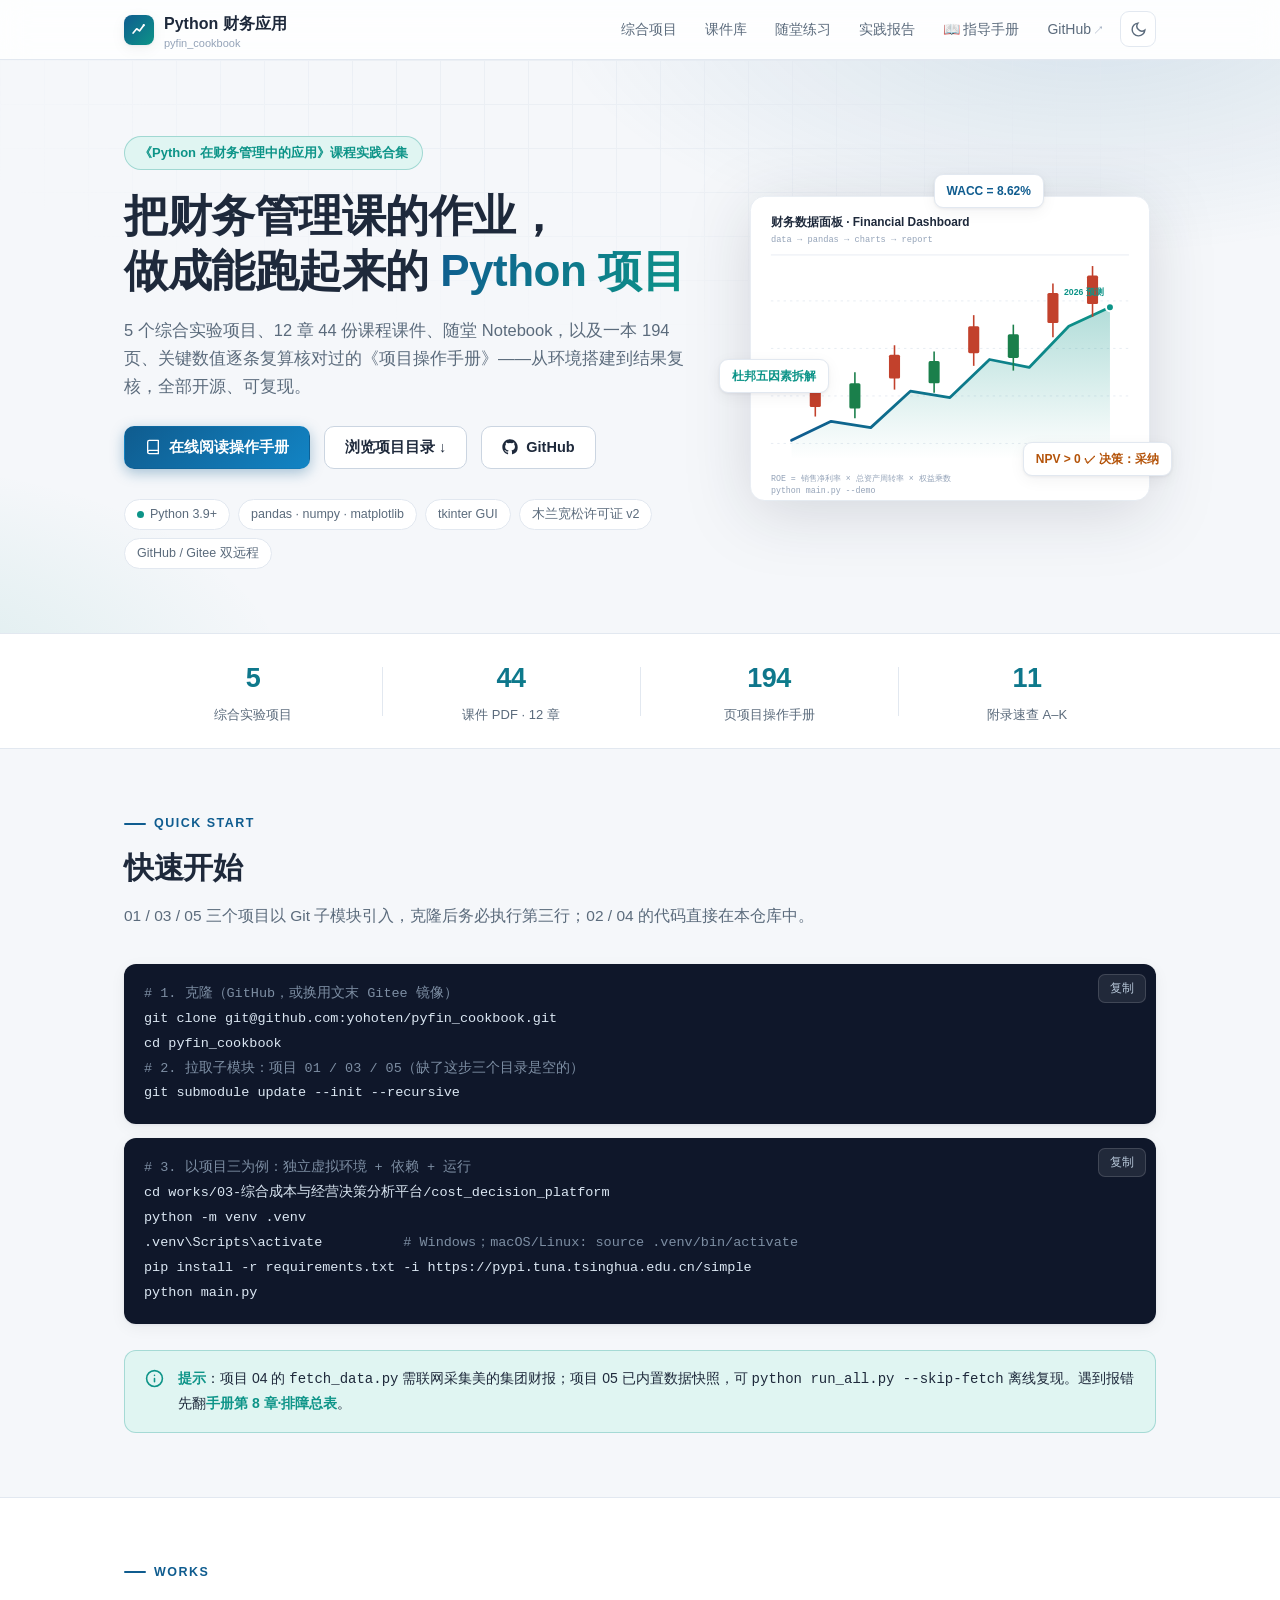
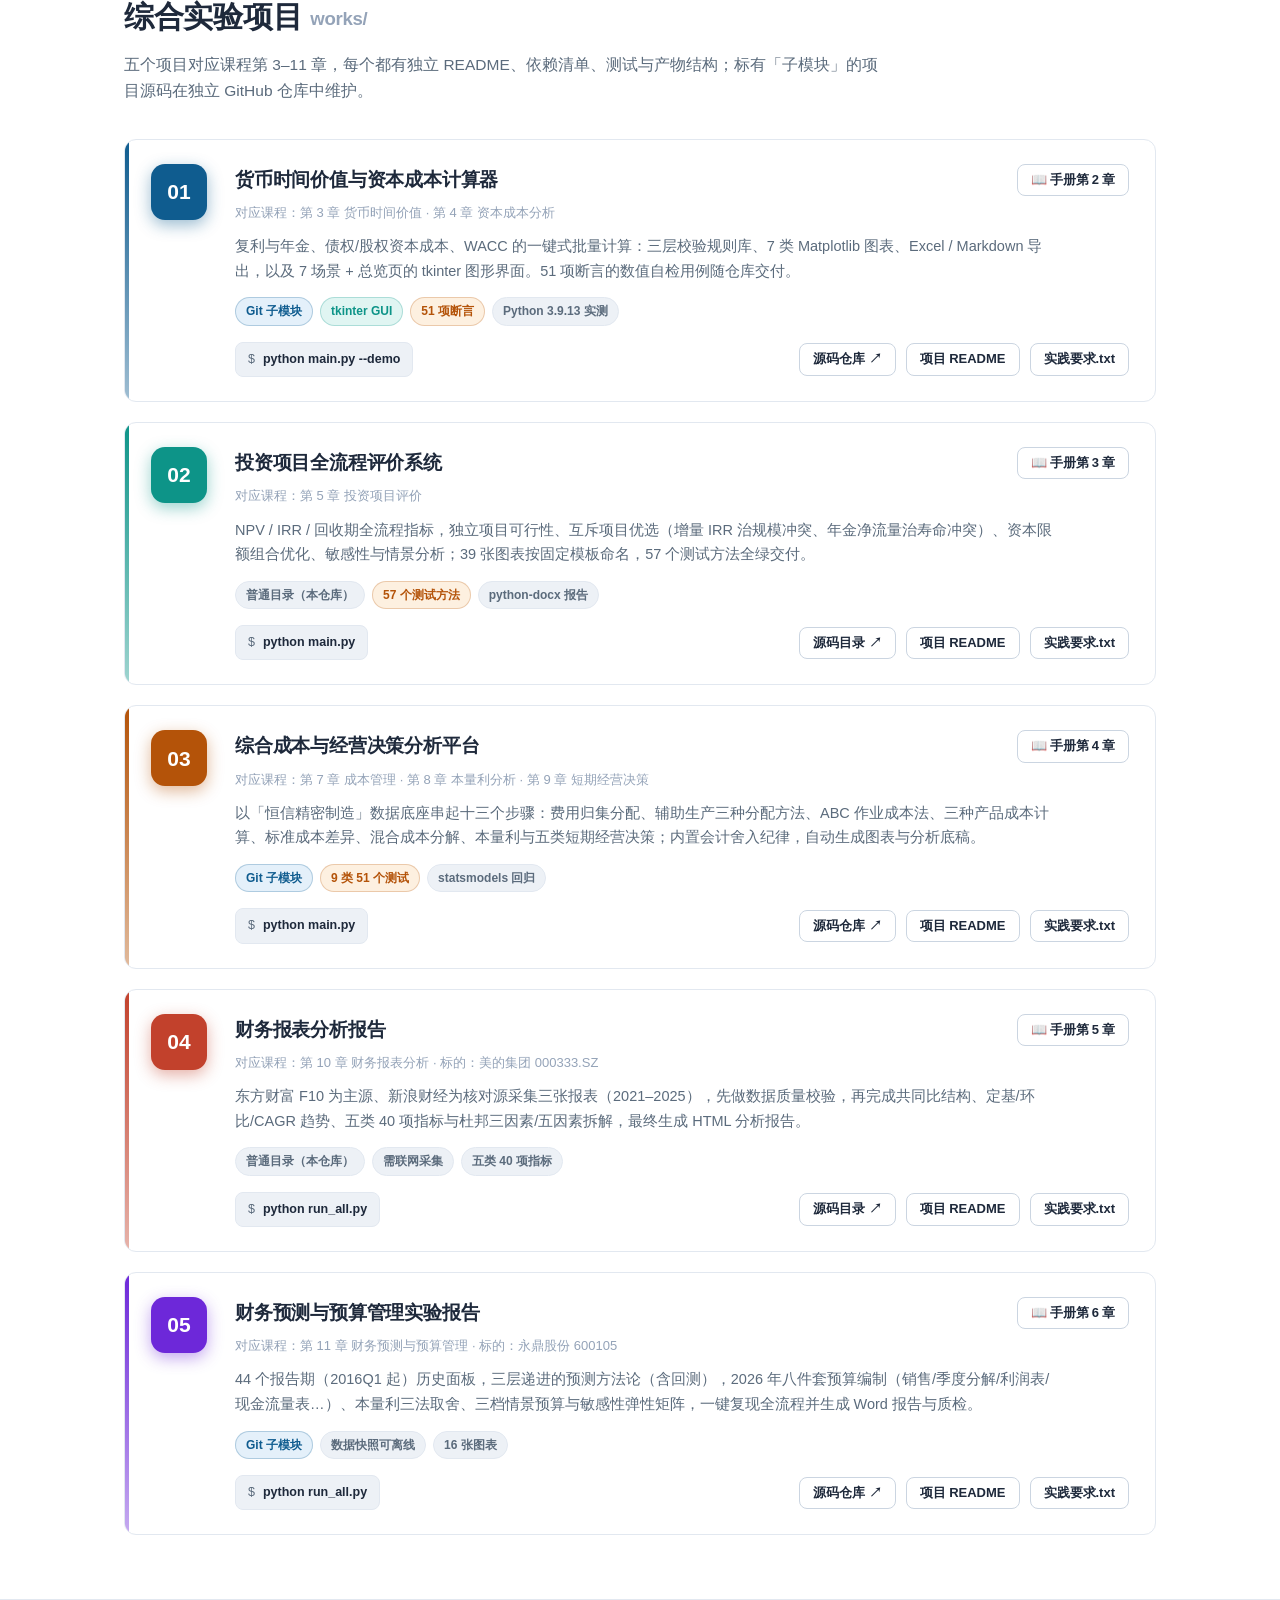
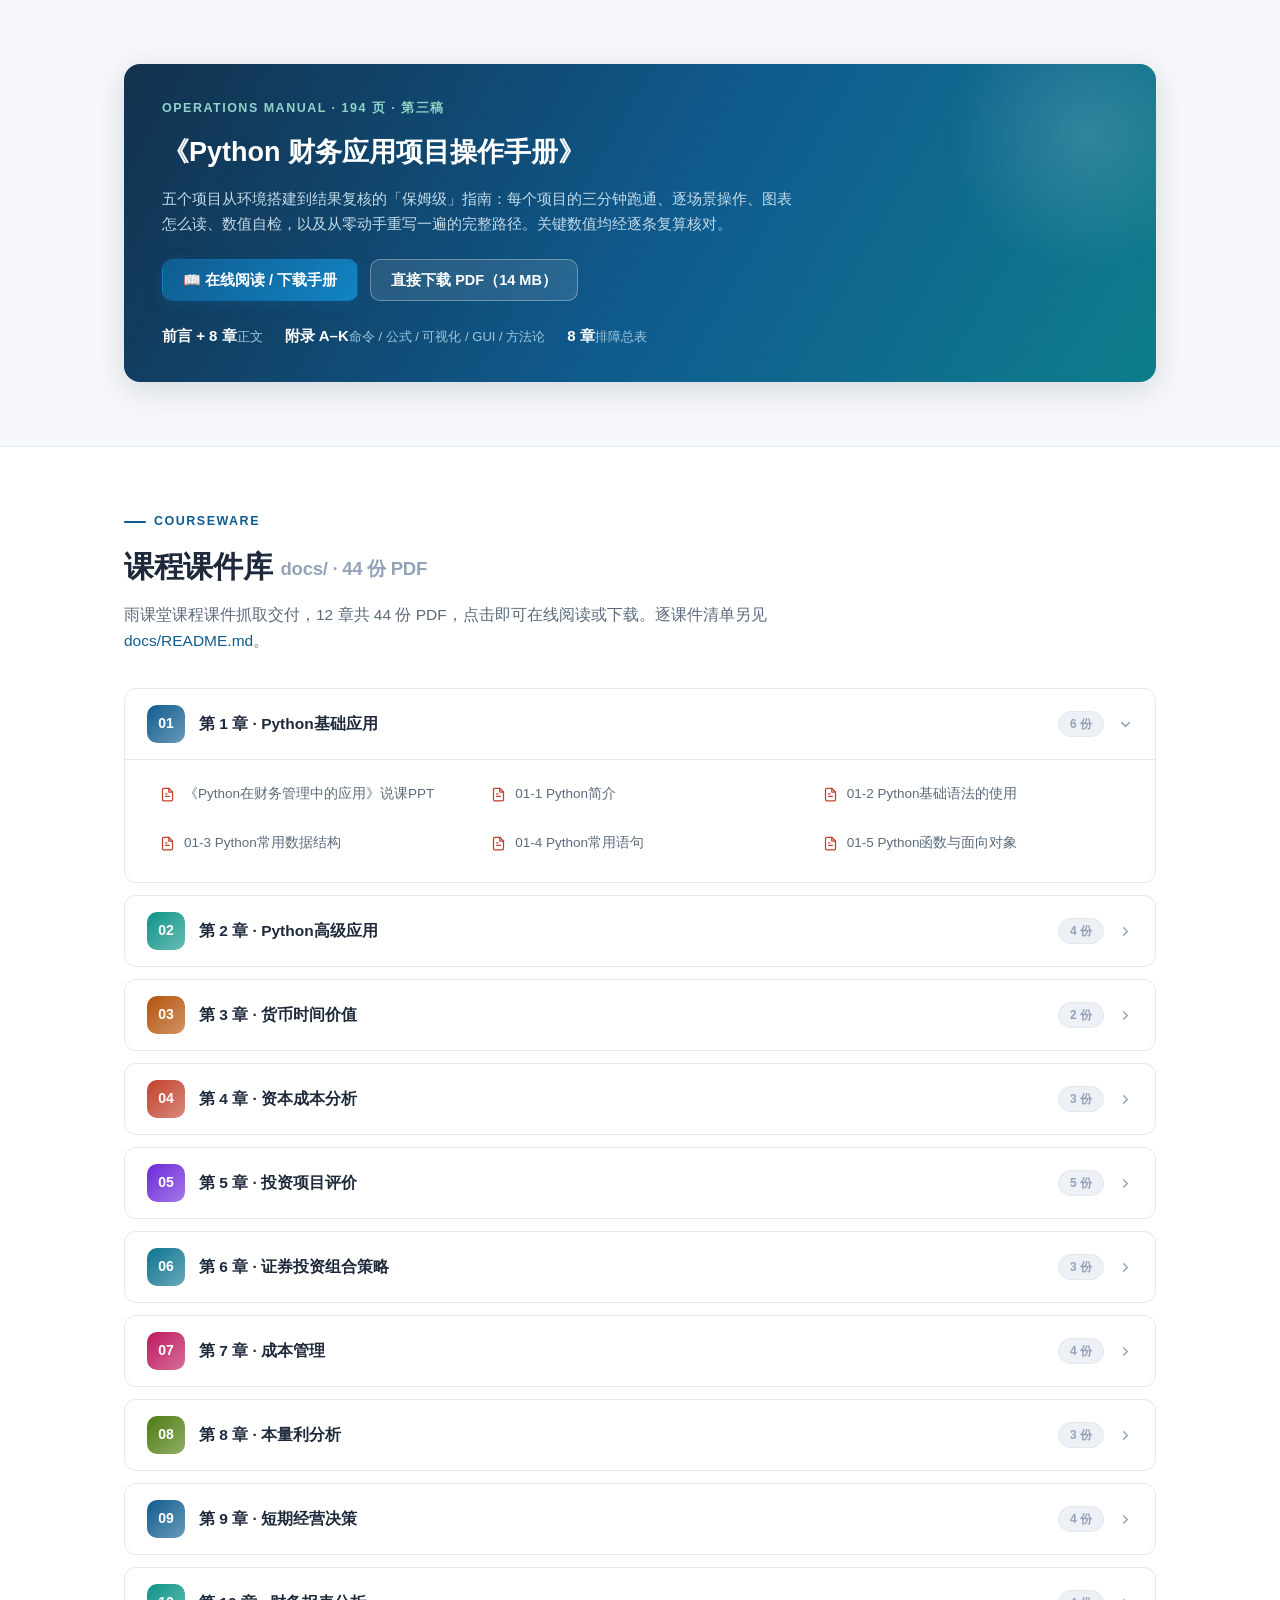
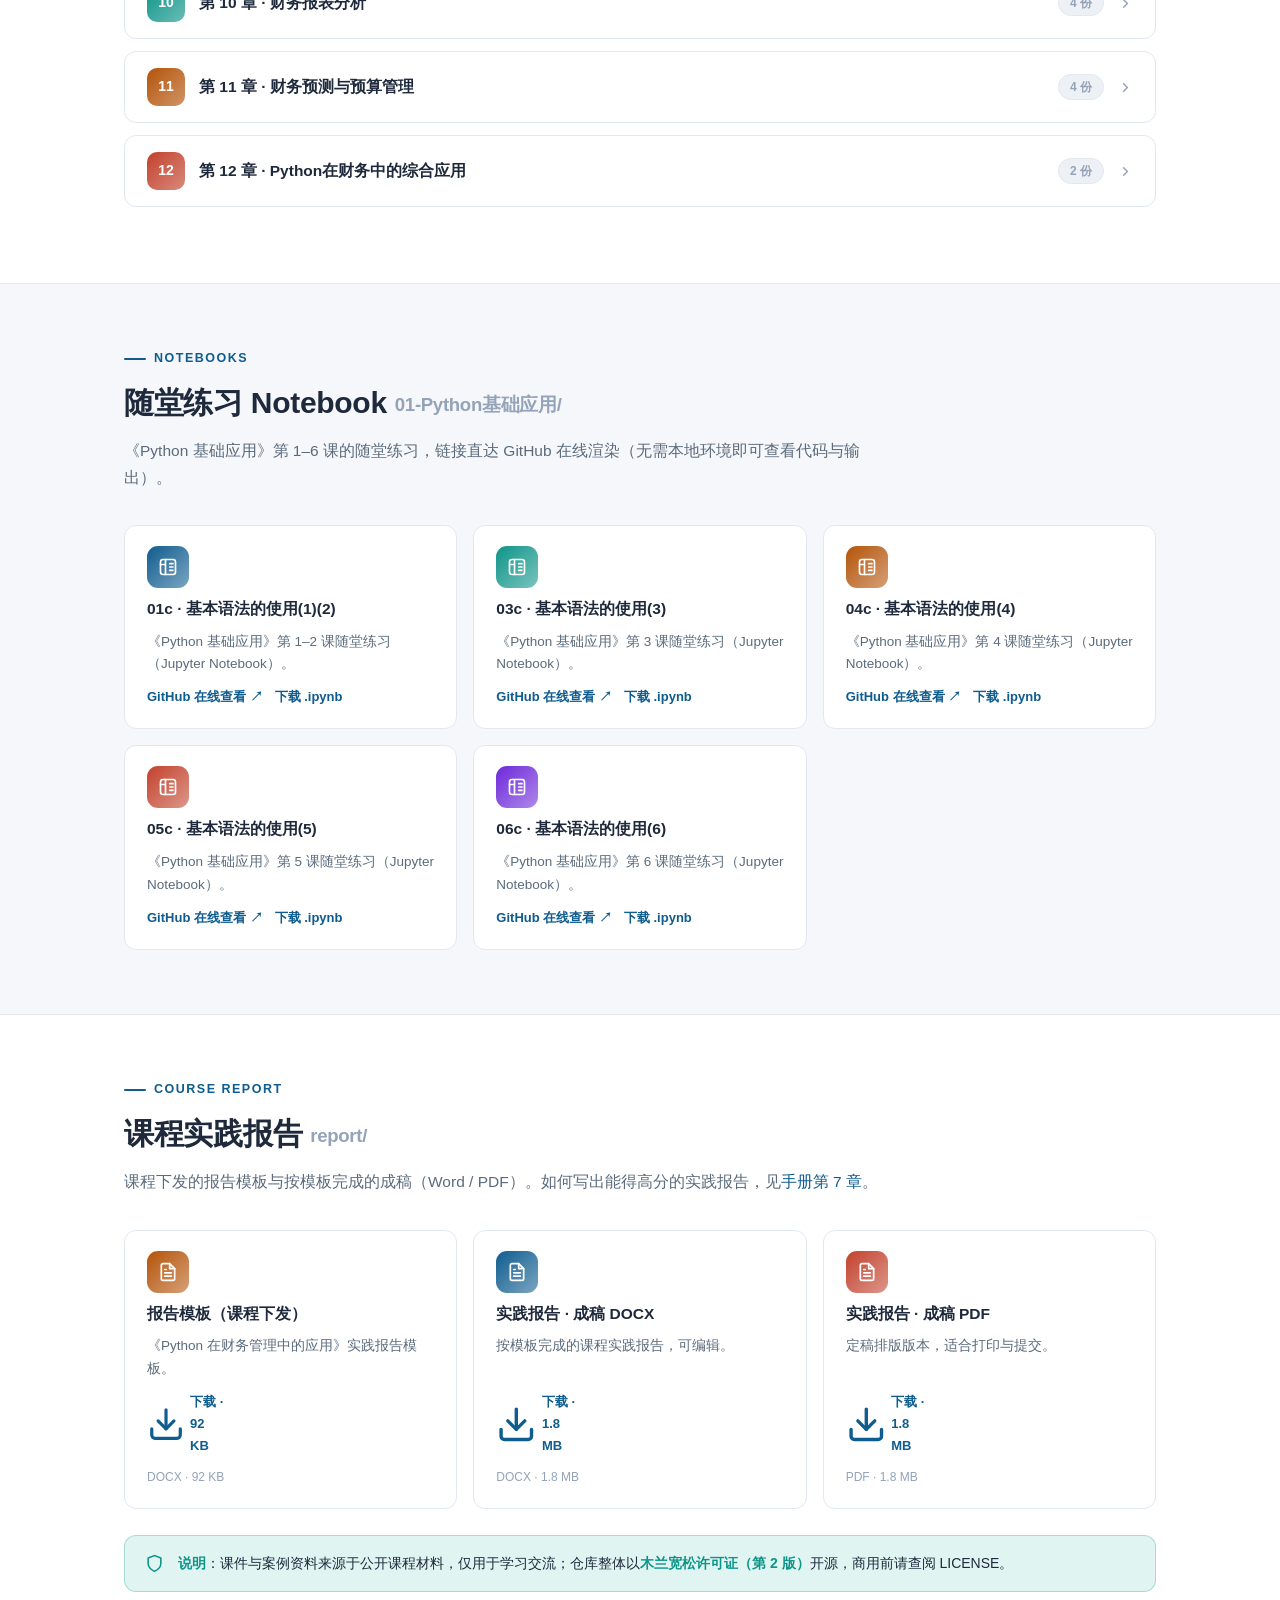
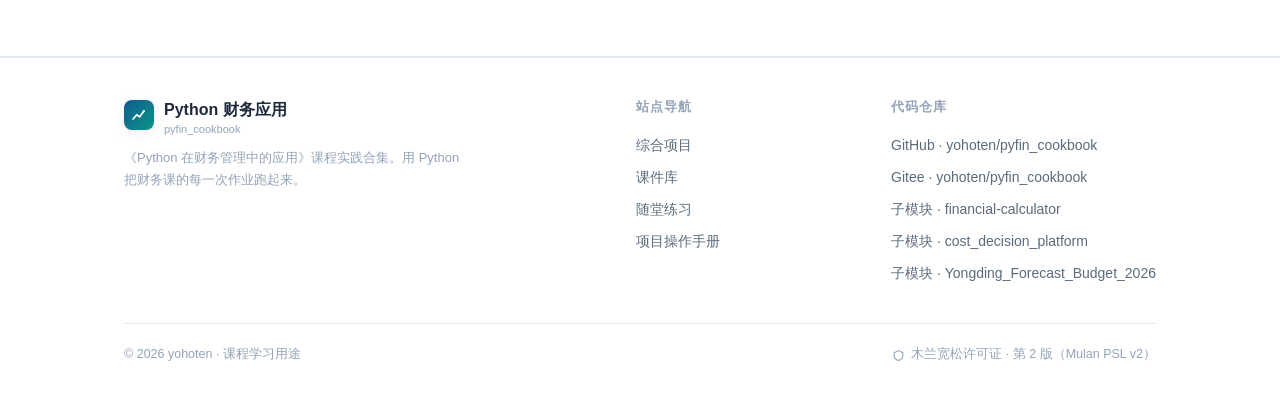
==== index.html @ 7e4ab9a7 "update item 260924_00 index.html" ====
<!DOCTYPE html>
<html lang="zh-CN">
<head>
<meta charset="UTF-8">
<meta name="viewport" content="width=device-width, initial-scale=1.0">
<title>Python 财务应用 · 课程实践合集 | pyfin_cookbook</title>
<meta name="description" content="《Python 在财务管理中的应用》课程实践合集：5 个综合实验项目、12 章 44 份课件、随堂 Notebook、194 页项目操作手册，全部开源可复现。">
<link rel="icon" href="data:image/svg+xml,%3Csvg xmlns='http://www.w3.org/2000/svg' viewBox='0 0 64 64'%3E%3Crect width='64' height='64' rx='14' fill='%230f5c8f'/%3E%3Cpath d='M12 46 L26 30 L36 38 L52 16' stroke='%23fff' stroke-width='5' fill='none' stroke-linecap='round' stroke-linejoin='round'/%3E%3Ccircle cx='52' cy='16' r='5' fill='%232dd4bf'/%3E%3C/svg%3E">
<script>
(function(){document.documentElement.classList.add('js');try{var t=localStorage.getItem('pf-theme');if(!t)t=matchMedia('(prefers-color-scheme: dark)').matches?'dark':'light';document.documentElement.setAttribute('data-theme',t);}catch(e){}})();
</script>
<link rel="stylesheet" href="assets/site.css">
</head>
<body>

<!-- ================= 导航 ================= -->
<header class="nav">
  <div class="nav-inner">
    <a class="brand" href="index.html">
      <span class="logo">
        <svg viewBox="0 0 24 24" width="17" height="17" fill="none" stroke="#fff" stroke-width="2.4" stroke-linecap="round" stroke-linejoin="round"><path d="M3 17l5-6 4 3 6-8"/><circle cx="18" cy="6" r="1.6" fill="#fff" stroke="none"/></svg>
      </span>
      <span>Python 财务应用<small>pyfin_cookbook</small></span>
    </a>
    <nav class="nav-links">
      <a href="#projects">综合项目</a>
      <a href="#courseware" class="hide-m">课件库</a>
      <a href="#notebooks" class="hide-m">随堂练习</a>
      <a href="#report" class="hide-m">实践报告</a>
      <a href="manual.html">📖 指导手册</a>
      <a href="https://github.com/yohoten/pyfin_cookbook" target="_blank" rel="noopener">GitHub<span class="ext">↗</span></a>
      <button class="icon-btn" data-theme-toggle title="切换明暗主题" aria-label="切换主题">
        <svg class="moon-i" viewBox="0 0 24 24" fill="none" stroke="currentColor" stroke-width="2" stroke-linecap="round"><path d="M21 12.8A9 9 0 1 1 11.2 3 7 7 0 0 0 21 12.8z"/></svg>
        <svg class="sun-i" viewBox="0 0 24 24" fill="none" stroke="currentColor" stroke-width="2" stroke-linecap="round"><circle cx="12" cy="12" r="4"/><path d="M12 2v2M12 20v2M4.9 4.9l1.4 1.4M17.7 17.7l1.4 1.4M2 12h2M20 12h2M4.9 19.1l1.4-1.4M17.7 6.3l1.4-1.4"/></svg>
      </button>
    </nav>
  </div>
</header>

<!-- ================= Hero ================= -->
<section class="hero">
  <div class="hero-bg"></div>
  <div class="hero-grid"></div>
  <div class="container">
    <div class="hero-inner">
      <div>
        <span class="eyebrow">《Python 在财务管理中的应用》课程实践合集</span>
        <h1>把财务管理课的作业，<br>做成能跑起来的 <span class="grad">Python 项目</span></h1>
        <p class="lead">5 个综合实验项目、12 章 44 份课程课件、随堂 Notebook，以及一本 194 页、关键数值逐条复算核对过的《项目操作手册》——从环境搭建到结果复核，全部开源、可复现。</p>
        <div class="hero-cta">
          <a class="btn btn-primary" href="manual.html">
            <svg viewBox="0 0 24 24" fill="none" stroke="currentColor" stroke-width="2" stroke-linecap="round" stroke-linejoin="round"><path d="M4 19.5A2.5 2.5 0 0 1 6.5 17H20"/><path d="M6.5 2H20v20H6.5A2.5 2.5 0 0 1 4 19.5v-15A2.5 2.5 0 0 1 6.5 2z"/></svg>
            在线阅读操作手册
          </a>
          <a class="btn btn-ghost" href="#projects">浏览项目目录 ↓</a>
          <a class="btn btn-ghost" href="https://github.com/yohoten/pyfin_cookbook" target="_blank" rel="noopener">
            <svg viewBox="0 0 24 24" fill="currentColor"><path d="M12 .5C5.65.5.5 5.65.5 12c0 5.08 3.29 9.39 7.86 10.91.58.11.79-.25.79-.55v-2.15c-3.2.7-3.87-1.36-3.87-1.36-.53-1.33-1.28-1.69-1.28-1.69-1.05-.71.08-.7.08-.7 1.16.08 1.77 1.19 1.77 1.19 1.03 1.76 2.7 1.25 3.36.96.1-.75.4-1.25.73-1.54-2.55-.29-5.23-1.28-5.23-5.68 0-1.26.45-2.28 1.19-3.09-.12-.29-.52-1.46.11-3.05 0 0 .97-.31 3.18 1.18a11 11 0 0 1 5.79 0c2.2-1.49 3.17-1.18 3.17-1.18.63 1.59.23 2.76.12 3.05.74.81 1.18 1.83 1.18 3.09 0 4.42-2.69 5.39-5.25 5.67.41.36.78 1.05.78 2.13v3.16c0 .31.21.66.8.55A10.52 10.52 0 0 0 23.5 12C23.5 5.65 18.35.5 12 .5z"/></svg>
            GitHub
          </a>
        </div>
        <div class="hero-badges">
          <span class="chip dot">Python 3.9+</span>
          <span class="chip">pandas · numpy · matplotlib</span>
          <span class="chip">tkinter GUI</span>
          <span class="chip">木兰宽松许可证 v2</span>
          <span class="chip">GitHub / Gitee 双远程</span>
        </div>
      </div>
      <div class="hero-fig">
        <svg viewBox="0 0 520 400" role="img" aria-label="财务数据可视化示意">
          <defs>
            <linearGradient id="hg-area" x1="0" y1="0" x2="0" y2="1">
              <stop offset="0" stop-color="#0d9488" stop-opacity=".32"/><stop offset="1" stop-color="#0d9488" stop-opacity="0"/>
            </linearGradient>
            <linearGradient id="hg-line" x1="0" y1="0" x2="1" y2="0">
              <stop offset="0" stop-color="#0f5c8f"/><stop offset="1" stop-color="#0d9488"/>
            </linearGradient>
          </defs>
          <rect x="8" y="8" width="504" height="384" rx="18" fill="var(--surface)" stroke="var(--border)"/>
          <text x="34" y="46" font-size="15" font-weight="700" fill="var(--text)">财务数据面板 · Financial Dashboard</text>
          <text x="34" y="66" font-size="11" fill="var(--text-3)" font-family="ui-monospace,Consolas,monospace">data → pandas → charts → report</text>
          <line x1="34" y1="82" x2="486" y2="82" stroke="var(--border)"/>
          <!-- 网格 -->
          <g stroke="var(--border)" stroke-dasharray="3 5">
            <line x1="34" y1="140" x2="486" y2="140"/><line x1="34" y1="200" x2="486" y2="200"/>
            <line x1="34" y1="260" x2="486" y2="260"/><line x1="34" y1="320" x2="486" y2="320"/>
          </g>
          <!-- 面积 -->
          <path d="M60 316 L110 292 L160 300 L210 254 L260 262 L310 214 L360 224 L410 172 L462 148 L462 340 L60 340 Z" fill="url(#hg-area)"/>
          <path d="M60 316 L110 292 L160 300 L210 254 L260 262 L310 214 L360 224 L410 172 L462 148" fill="none" stroke="url(#hg-line)" stroke-width="3.5" stroke-linecap="round" stroke-linejoin="round"/>
          <!-- K 线（涨红跌绿） -->
          <g>
            <line x1="90"  y1="238" x2="90"  y2="286" stroke="#c2412c" stroke-width="2"/><rect x="83"  y="248" width="14" height="26" rx="2" fill="#c2412c"/>
            <line x1="140" y1="230" x2="140" y2="288" stroke="#1a7f4b" stroke-width="2"/><rect x="133" y="244" width="14" height="32" rx="2" fill="#1a7f4b"/>
            <line x1="190" y1="196" x2="190" y2="252" stroke="#c2412c" stroke-width="2"/><rect x="183" y="208" width="14" height="30" rx="2" fill="#c2412c"/>
            <line x1="240" y1="204" x2="240" y2="256" stroke="#1a7f4b" stroke-width="2"/><rect x="233" y="216" width="14" height="28" rx="2" fill="#1a7f4b"/>
            <line x1="290" y1="158" x2="290" y2="222" stroke="#c2412c" stroke-width="2"/><rect x="283" y="172" width="14" height="34" rx="2" fill="#c2412c"/>
            <line x1="340" y1="170" x2="340" y2="228" stroke="#1a7f4b" stroke-width="2"/><rect x="333" y="182" width="14" height="30" rx="2" fill="#1a7f4b"/>
            <line x1="390" y1="118" x2="390" y2="186" stroke="#c2412c" stroke-width="2"/><rect x="383" y="130" width="14" height="38" rx="2" fill="#c2412c"/>
            <line x1="440" y1="96"  x2="440" y2="160" stroke="#c2412c" stroke-width="2"/><rect x="433" y="108" width="14" height="36" rx="2" fill="#c2412c"/>
          </g>
          <!-- 标注 -->
          <circle cx="462" cy="148" r="5" fill="#0d9488" stroke="var(--surface)" stroke-width="2.5"/>
          <text x="404" y="132" font-size="11" fill="var(--teal)" font-weight="700">2026 预测</text>
          <text x="34" y="368" font-size="10.5" fill="var(--text-3)" font-family="ui-monospace,Consolas,monospace">ROE = 销售净利率 × 总资产周转率 × 权益乘数</text>
          <text x="34" y="382" font-size="10.5" fill="var(--text-3)" font-family="ui-monospace,Consolas,monospace">python main.py --demo</text>
        </svg>
        <span class="float-chip fc-1">WACC = 8.62%</span>
        <span class="float-chip fc-2">NPV &gt; 0 ✓ 决策：采纳</span>
        <span class="float-chip fc-3">杜邦五因素拆解</span>
      </div>
    </div>
  </div>
</section>

<!-- ================= 统计 ================= -->
<div class="stats">
  <div class="container">
    <div class="stats-inner">
      <div class="stat"><div class="num">5</div><div class="lbl">综合实验项目</div></div>
      <div class="stat"><div class="num">44</div><div class="lbl">课件 PDF · 12 章</div></div>
      <div class="stat"><div class="num">194</div><div class="lbl">页项目操作手册</div></div>
      <div class="stat"><div class="num">11</div><div class="lbl">附录速查 A–K</div></div>
    </div>
  </div>
</div>

<!-- ================= 快速开始 ================= -->
<section class="sec" id="quickstart">
  <div class="container">
    <div class="sec-head reveal">
      <div class="sec-eyebrow">Quick Start</div>
      <h2>快速开始</h2>
      <p>01 / 03 / 05 三个项目以 Git 子模块引入，克隆后务必执行第三行；02 / 04 的代码直接在本仓库中。</p>
    </div>
    <div class="code-block reveal">
      <button class="copy-btn" type="button">复制</button>
      <pre><span class="cm"># 1. 克隆（GitHub，或换用文末 Gitee 镜像）</span>
git clone git@github.com:yohoten/pyfin_cookbook.git
cd pyfin_cookbook
<span class="cm"># 2. 拉取子模块：项目 01 / 03 / 05（缺了这步三个目录是空的）</span>
git submodule update --init --recursive</pre>
    </div>
    <div style="height:14px"></div>
    <div class="code-block reveal">
      <button class="copy-btn" type="button">复制</button>
      <pre><span class="cm"># 3. 以项目三为例：独立虚拟环境 + 依赖 + 运行</span>
cd works/03-综合成本与经营决策分析平台/cost_decision_platform
python -m venv .venv
.venv\Scripts\activate          <span class="cm"># Windows；macOS/Linux: source .venv/bin/activate</span>
pip install -r requirements.txt -i https://pypi.tuna.tsinghua.edu.cn/simple
python main.py</pre>
    </div>
    <div class="callout reveal">
      <svg viewBox="0 0 24 24" fill="none" stroke="currentColor" stroke-width="2" stroke-linecap="round"><circle cx="12" cy="12" r="10"/><path d="M12 16v-4M12 8h.01"/></svg>
      <div><b>提示</b>：项目 04 的 <code>fetch_data.py</code> 需联网采集美的集团财报；项目 05 已内置数据快照，可 <code>python run_all.py --skip-fetch</code> 离线复现。遇到报错先翻<a href="manual.html#ch8"><b>手册第 8 章·排障总表</b></a>。</div>
    </div>
  </div>
</section>

<!-- ================= 综合项目 ================= -->
<section class="sec alt" id="projects">
  <div class="container">
    <div class="sec-head reveal">
      <div class="sec-eyebrow">Works</div>
      <h2>综合实验项目 <span style="color:var(--text-3);font-weight:600;font-size:.62em;vertical-align:middle">works/</span></h2>
      <p>五个项目对应课程第 3–11 章，每个都有独立 README、依赖清单、测试与产物结构；标有「子模块」的项目源码在独立 GitHub 仓库中维护。</p>
    </div>
    <div class="proj-grid">

      <article class="proj-card reveal" style="--pc:#0f5c8f">
        <div class="proj-no">01</div>
        <div class="proj-body">
          <h3>货币时间价值与资本成本计算器 <a class="btn btn-ghost btn-sm" href="manual.html#ch2" style="margin-left:auto">📖 手册第 2 章</a></h3>
          <div class="meta">对应课程：第 3 章 货币时间价值 · 第 4 章 资本成本分析</div>
          <p>复利与年金、债权/股权资本成本、WACC 的一键式批量计算：三层校验规则库、7 类 Matplotlib 图表、Excel / Markdown 导出，以及 7 场景 + 总览页的 tkinter 图形界面。51 项断言的数值自检用例随仓库交付。</p>
          <div class="proj-tags"><span class="ptag t-sub">Git 子模块</span><span class="ptag t-gui">tkinter GUI</span><span class="ptag t-test">51 项断言</span><span class="ptag">Python 3.9.13 实测</span></div>
          <div class="proj-links">
            <span class="entry-code">$ <b>python main.py --demo</b></span>
            <a class="btn btn-ghost btn-sm" href="https://github.com/yohoten/financial-calculator" target="_blank" rel="noopener">源码仓库 ↗</a>
            <a class="btn btn-ghost btn-sm" href="https://github.com/yohoten/pyfin_cookbook/blob/main/works/01-%E8%B4%A7%E5%B8%81%E6%97%B6%E9%97%B4%E4%BB%B7%E5%80%BC%E4%B8%8E%E8%B5%84%E6%9C%AC%E6%88%90%E6%9C%AC%E8%AE%A1%E7%AE%97%E5%99%A8/financial_calculator/README.md">项目 README</a>
            <a class="btn btn-ghost btn-sm" href="works/01-%E8%B4%A7%E5%B8%81%E6%97%B6%E9%97%B4%E4%BB%B7%E5%80%BC%E4%B8%8E%E8%B5%84%E6%9C%AC%E6%88%90%E6%9C%AC%E8%AE%A1%E7%AE%97%E5%99%A8/%E5%AE%9E%E8%B7%B5%E8%A6%81%E6%B1%82.txt">实践要求.txt</a>
          </div>
        </div>
      </article>

      <article class="proj-card reveal" style="--pc:#0d9488">
        <div class="proj-no">02</div>
        <div class="proj-body">
          <h3>投资项目全流程评价系统 <a class="btn btn-ghost btn-sm" href="manual.html#ch3" style="margin-left:auto">📖 手册第 3 章</a></h3>
          <div class="meta">对应课程：第 5 章 投资项目评价</div>
          <p>NPV / IRR / 回收期全流程指标，独立项目可行性、互斥项目优选（增量 IRR 治规模冲突、年金净流量治寿命冲突）、资本限额组合优化、敏感性与情景分析；39 张图表按固定模板命名，57 个测试方法全绿交付。</p>
          <div class="proj-tags"><span class="ptag">普通目录（本仓库）</span><span class="ptag t-test">57 个测试方法</span><span class="ptag">python-docx 报告</span></div>
          <div class="proj-links">
            <span class="entry-code">$ <b>python main.py</b></span>
            <a class="btn btn-ghost btn-sm" href="https://github.com/yohoten/pyfin_cookbook/tree/main/works/02-%E6%8A%95%E8%B5%84%E9%A1%B9%E7%9B%AE%E5%85%A8%E6%B5%81%E7%A8%8B%E8%AF%84%E4%BB%B7%E7%B3%BB%E7%BB%9F" target="_blank" rel="noopener">源码目录 ↗</a>
            <a class="btn btn-ghost btn-sm" href="https://github.com/yohoten/pyfin_cookbook/blob/main/works/02-%E6%8A%95%E8%B5%84%E9%A1%B9%E7%9B%AE%E5%85%A8%E6%B5%81%E7%A8%8B%E8%AF%84%E4%BB%B7%E7%B3%BB%E7%BB%9F/investment_decision_system/README.md">项目 README</a>
            <a class="btn btn-ghost btn-sm" href="works/02-%E6%8A%95%E8%B5%84%E9%A1%B9%E7%9B%AE%E5%85%A8%E6%B5%81%E7%A8%8B%E8%AF%84%E4%BB%B7%E7%B3%BB%E7%BB%9F/%E5%AE%9E%E8%B7%B5%E8%A6%81%E6%B1%82.txt">实践要求.txt</a>
          </div>
        </div>
      </article>

      <article class="proj-card reveal" style="--pc:#b45309">
        <div class="proj-no">03</div>
        <div class="proj-body">
          <h3>综合成本与经营决策分析平台 <a class="btn btn-ghost btn-sm" href="manual.html#ch4" style="margin-left:auto">📖 手册第 4 章</a></h3>
          <div class="meta">对应课程：第 7 章 成本管理 · 第 8 章 本量利分析 · 第 9 章 短期经营决策</div>
          <p>以「恒信精密制造」数据底座串起十三个步骤：费用归集分配、辅助生产三种分配方法、ABC 作业成本法、三种产品成本计算、标准成本差异、混合成本分解、本量利与五类短期经营决策；内置会计舍入纪律，自动生成图表与分析底稿。</p>
          <div class="proj-tags"><span class="ptag t-sub">Git 子模块</span><span class="ptag t-test">9 类 51 个测试</span><span class="ptag">statsmodels 回归</span></div>
          <div class="proj-links">
            <span class="entry-code">$ <b>python main.py</b></span>
            <a class="btn btn-ghost btn-sm" href="https://github.com/yohoten/cost_decision_platform" target="_blank" rel="noopener">源码仓库 ↗</a>
            <a class="btn btn-ghost btn-sm" href="https://github.com/yohoten/pyfin_cookbook/blob/main/works/03-%E7%BB%BC%E5%90%88%E6%88%90%E6%9C%AC%E4%B8%8E%E7%BB%8F%E8%90%A5%E5%86%B3%E7%AD%96%E5%88%86%E6%9E%90%E5%B9%B3%E5%8F%B0/cost_decision_platform/README.md">项目 README</a>
            <a class="btn btn-ghost btn-sm" href="works/03-%E7%BB%BC%E5%90%88%E6%88%90%E6%9C%AC%E4%B8%8E%E7%BB%8F%E8%90%A5%E5%86%B3%E7%AD%96%E5%88%86%E6%9E%90%E5%B9%B3%E5%8F%B0/%E5%AE%9E%E8%B7%B5%E8%A6%81%E6%B1%82.txt">实践要求.txt</a>
          </div>
        </div>
      </article>

      <article class="proj-card reveal" style="--pc:#c2412c">
        <div class="proj-no">04</div>
        <div class="proj-body">
          <h3>财务报表分析报告 <a class="btn btn-ghost btn-sm" href="manual.html#ch5" style="margin-left:auto">📖 手册第 5 章</a></h3>
          <div class="meta">对应课程：第 10 章 财务报表分析 · 标的：美的集团 000333.SZ</div>
          <p>东方财富 F10 为主源、新浪财经为核对源采集三张报表（2021–2025），先做数据质量校验，再完成共同比结构、定基/环比/CAGR 趋势、五类 40 项指标与杜邦三因素/五因素拆解，最终生成 HTML 分析报告。</p>
          <div class="proj-tags"><span class="ptag">普通目录（本仓库）</span><span class="ptag">需联网采集</span><span class="ptag">五类 40 项指标</span></div>
          <div class="proj-links">
            <span class="entry-code">$ <b>python run_all.py</b></span>
            <a class="btn btn-ghost btn-sm" href="https://github.com/yohoten/pyfin_cookbook/tree/main/works/04-%E8%B4%A2%E5%8A%A1%E6%8A%A5%E8%A1%A8%E5%88%86%E6%9E%90%E6%8A%A5%E5%91%8A" target="_blank" rel="noopener">源码目录 ↗</a>
            <a class="btn btn-ghost btn-sm" href="https://github.com/yohoten/pyfin_cookbook/blob/main/works/04-%E8%B4%A2%E5%8A%A1%E6%8A%A5%E8%A1%A8%E5%88%86%E6%9E%90%E6%8A%A5%E5%91%8A/finstate_analysis_report/README.md">项目 README</a>
            <a class="btn btn-ghost btn-sm" href="works/04-%E8%B4%A2%E5%8A%A1%E6%8A%A5%E8%A1%A8%E5%88%86%E6%9E%90%E6%8A%A5%E5%91%8A/%E5%AE%9E%E8%B7%B5%E8%A6%81%E6%B1%82.txt">实践要求.txt</a>
          </div>
        </div>
      </article>

      <article class="proj-card reveal" style="--pc:#6d28d9">
        <div class="proj-no">05</div>
        <div class="proj-body">
          <h3>财务预测与预算管理实验报告 <a class="btn btn-ghost btn-sm" href="manual.html#ch6" style="margin-left:auto">📖 手册第 6 章</a></h3>
          <div class="meta">对应课程：第 11 章 财务预测与预算管理 · 标的：永鼎股份 600105</div>
          <p>44 个报告期（2016Q1 起）历史面板，三层递进的预测方法论（含回测），2026 年八件套预算编制（销售/季度分解/利润表/现金流量表…）、本量利三法取舍、三档情景预算与敏感性弹性矩阵，一键复现全流程并生成 Word 报告与质检。</p>
          <div class="proj-tags"><span class="ptag t-sub">Git 子模块</span><span class="ptag">数据快照可离线</span><span class="ptag">16 张图表</span></div>
          <div class="proj-links">
            <span class="entry-code">$ <b>python run_all.py</b></span>
            <a class="btn btn-ghost btn-sm" href="https://github.com/yohoten/Yongding_Forecast_Budget_2026" target="_blank" rel="noopener">源码仓库 ↗</a>
            <a class="btn btn-ghost btn-sm" href="https://github.com/yohoten/pyfin_cookbook/blob/main/works/05-%E8%B4%A2%E5%8A%A1%E9%A2%84%E6%B5%8B%E4%B8%8E%E9%A2%84%E7%AE%97%E7%AE%A1%E7%90%86%E5%AE%9E%E9%AA%8C%E6%8A%A5%E5%91%8A/Yongding_Forecast_Budget_2026/README.md">项目 README</a>
            <a class="btn btn-ghost btn-sm" href="works/05-%E8%B4%A2%E5%8A%A1%E9%A2%84%E6%B5%8B%E4%B8%8E%E9%A2%84%E7%AE%97%E7%AE%A1%E7%90%86%E5%AE%9E%E9%AA%8C%E6%8A%A5%E5%91%8A/%E5%AE%9E%E8%B7%B5%E8%A6%81%E6%B1%82.txt">实践要求.txt</a>
          </div>
        </div>
      </article>

    </div>
  </div>
</section>

<!-- ================= 手册横幅 ================= -->
<section class="sec">
  <div class="container">
    <div class="manual-banner reveal">
      <div class="mb-eyebrow">OPERATIONS MANUAL · 194 页 · 第三稿</div>
      <h2>《Python 财务应用项目操作手册》</h2>
      <p>五个项目从环境搭建到结果复核的「保姆级」指南：每个项目的三分钟跑通、逐场景操作、图表怎么读、数值自检，以及从零动手重写一遍的完整路径。关键数值均经逐条复算核对。</p>
      <div class="mb-cta">
        <a class="btn btn-primary" href="manual.html">📖 在线阅读 / 下载手册</a>
        <a class="btn btn-ghost" href="manual/Python%E8%B4%A2%E5%8A%A1%E5%BA%94%E7%94%A8%E9%A1%B9%E7%9B%AE%E6%93%8D%E4%BD%9C%E6%89%8B%E5%86%8C%EF%BC%88%E7%BC%96%E5%86%99%E6%8C%87%E5%AF%BC%E7%89%88%C2%B7%E7%AC%AC%E4%B8%89%E7%A8%BF%EF%BC%89.pdf" target="_blank" rel="noopener">直接下载 PDF（14 MB）</a>
      </div>
      <div class="mb-facts">
        <span><b>前言 + 8 章</b>正文</span><span><b>附录 A–K</b>命令 / 公式 / 可视化 / GUI / 方法论</span><span><b>8 章</b>排障总表</span>
      </div>
    </div>
  </div>
</section>

<!-- ================= 课件库 ================= -->
<section class="sec alt" id="courseware">
  <div class="container">
    <div class="sec-head reveal">
      <div class="sec-eyebrow">Courseware</div>
      <h2>课程课件库 <span style="color:var(--text-3);font-weight:600;font-size:.62em;vertical-align:middle">docs/ · 44 份 PDF</span></h2>
      <p>雨课堂课程课件抓取交付，12 章共 44 份 PDF，点击即可在线阅读或下载。逐课件清单另见 <a href="docs/README.md">docs/README.md</a>。</p>
    </div>
<details class="cw-chapter reveal" style="--cc:#0f5c8f" open>
<summary><span class="cw-no">01</span><span>第 1 章 · Python基础应用</span><span class="cnt">6 份</span><svg class="caret" viewBox="0 0 24 24" fill="none" stroke="currentColor" stroke-width="2.4" stroke-linecap="round" stroke-linejoin="round"><path d="M9 6l6 6-6 6"/></svg></summary>
<div class="cw-list">
<a class="cw-link" href="docs/%E7%AC%AC1%E7%AB%A0%20Python%E5%9F%BA%E7%A1%80%E5%BA%94%E7%94%A8/03%20%E3%80%8APython%E5%9C%A8%E8%B4%A2%E5%8A%A1%E7%AE%A1%E7%90%86%E4%B8%AD%E7%9A%84%E5%BA%94%E7%94%A8%E3%80%8B%E8%AF%B4%E8%AF%BEPPT.pdf" target="_blank" rel="noopener"><svg class="pdf-i" viewBox="0 0 24 24" fill="none" stroke="currentColor" stroke-width="2" stroke-linecap="round" stroke-linejoin="round"><path d="M14 2H6a2 2 0 0 0-2 2v16a2 2 0 0 0 2 2h12a2 2 0 0 0 2-2V8z"/><path d="M14 2v6h6"/><path d="M9 15h6M9 11h2"/></svg><span>《Python在财务管理中的应用》说课PPT</span></a>
<a class="cw-link" href="docs/%E7%AC%AC1%E7%AB%A0%20Python%E5%9F%BA%E7%A1%80%E5%BA%94%E7%94%A8/04%2001-1Python%E7%AE%80%E4%BB%8B.pdf" target="_blank" rel="noopener"><svg class="pdf-i" viewBox="0 0 24 24" fill="none" stroke="currentColor" stroke-width="2" stroke-linecap="round" stroke-linejoin="round"><path d="M14 2H6a2 2 0 0 0-2 2v16a2 2 0 0 0 2 2h12a2 2 0 0 0 2-2V8z"/><path d="M14 2v6h6"/><path d="M9 15h6M9 11h2"/></svg><span>01-1 Python简介</span></a>
<a class="cw-link" href="docs/%E7%AC%AC1%E7%AB%A0%20Python%E5%9F%BA%E7%A1%80%E5%BA%94%E7%94%A8/05%2001-2%20Python%E5%9F%BA%E7%A1%80%E8%AF%AD%E6%B3%95%E7%9A%84%E4%BD%BF%E7%94%A8.pdf" target="_blank" rel="noopener"><svg class="pdf-i" viewBox="0 0 24 24" fill="none" stroke="currentColor" stroke-width="2" stroke-linecap="round" stroke-linejoin="round"><path d="M14 2H6a2 2 0 0 0-2 2v16a2 2 0 0 0 2 2h12a2 2 0 0 0 2-2V8z"/><path d="M14 2v6h6"/><path d="M9 15h6M9 11h2"/></svg><span>01-2 Python基础语法的使用</span></a>
<a class="cw-link" href="docs/%E7%AC%AC1%E7%AB%A0%20Python%E5%9F%BA%E7%A1%80%E5%BA%94%E7%94%A8/06%2001-3Python%E5%B8%B8%E7%94%A8%E6%95%B0%E6%8D%AE%E7%BB%93%E6%9E%84.pdf" target="_blank" rel="noopener"><svg class="pdf-i" viewBox="0 0 24 24" fill="none" stroke="currentColor" stroke-width="2" stroke-linecap="round" stroke-linejoin="round"><path d="M14 2H6a2 2 0 0 0-2 2v16a2 2 0 0 0 2 2h12a2 2 0 0 0 2-2V8z"/><path d="M14 2v6h6"/><path d="M9 15h6M9 11h2"/></svg><span>01-3 Python常用数据结构</span></a>
<a class="cw-link" href="docs/%E7%AC%AC1%E7%AB%A0%20Python%E5%9F%BA%E7%A1%80%E5%BA%94%E7%94%A8/07%2001-4Python%E5%B8%B8%E7%94%A8%E8%AF%AD%E5%8F%A5.pdf" target="_blank" rel="noopener"><svg class="pdf-i" viewBox="0 0 24 24" fill="none" stroke="currentColor" stroke-width="2" stroke-linecap="round" stroke-linejoin="round"><path d="M14 2H6a2 2 0 0 0-2 2v16a2 2 0 0 0 2 2h12a2 2 0 0 0 2-2V8z"/><path d="M14 2v6h6"/><path d="M9 15h6M9 11h2"/></svg><span>01-4 Python常用语句</span></a>
<a class="cw-link" href="docs/%E7%AC%AC1%E7%AB%A0%20Python%E5%9F%BA%E7%A1%80%E5%BA%94%E7%94%A8/08%2001-5Python%E5%87%BD%E6%95%B0%E4%B8%8E%E9%9D%A2%E5%90%91%E5%AF%B9%E8%B1%A1.pdf" target="_blank" rel="noopener"><svg class="pdf-i" viewBox="0 0 24 24" fill="none" stroke="currentColor" stroke-width="2" stroke-linecap="round" stroke-linejoin="round"><path d="M14 2H6a2 2 0 0 0-2 2v16a2 2 0 0 0 2 2h12a2 2 0 0 0 2-2V8z"/><path d="M14 2v6h6"/><path d="M9 15h6M9 11h2"/></svg><span>01-5 Python函数与面向对象</span></a>
</div>
</details>
<details class="cw-chapter reveal" style="--cc:#0d9488">
<summary><span class="cw-no">02</span><span>第 2 章 · Python高级应用</span><span class="cnt">4 份</span><svg class="caret" viewBox="0 0 24 24" fill="none" stroke="currentColor" stroke-width="2.4" stroke-linecap="round" stroke-linejoin="round"><path d="M9 6l6 6-6 6"/></svg></summary>
<div class="cw-list">
<a class="cw-link" href="docs/%E7%AC%AC2%E7%AB%A0%20Python%E9%AB%98%E7%BA%A7%E5%BA%94%E7%94%A8/09%2002-1%20Python%E7%9A%84%E6%A8%A1%E5%9D%97%E5%92%8C%E5%BA%93.pdf" target="_blank" rel="noopener"><svg class="pdf-i" viewBox="0 0 24 24" fill="none" stroke="currentColor" stroke-width="2" stroke-linecap="round" stroke-linejoin="round"><path d="M14 2H6a2 2 0 0 0-2 2v16a2 2 0 0 0 2 2h12a2 2 0 0 0 2-2V8z"/><path d="M14 2v6h6"/><path d="M9 15h6M9 11h2"/></svg><span>02-1 Python的模块和库</span></a>
<a class="cw-link" href="docs/%E7%AC%AC2%E7%AB%A0%20Python%E9%AB%98%E7%BA%A7%E5%BA%94%E7%94%A8/10%2002-2%20pandas%E5%85%A5%E9%97%A8.pdf" target="_blank" rel="noopener"><svg class="pdf-i" viewBox="0 0 24 24" fill="none" stroke="currentColor" stroke-width="2" stroke-linecap="round" stroke-linejoin="round"><path d="M14 2H6a2 2 0 0 0-2 2v16a2 2 0 0 0 2 2h12a2 2 0 0 0 2-2V8z"/><path d="M14 2v6h6"/><path d="M9 15h6M9 11h2"/></svg><span>02-2 pandas入门</span></a>
<a class="cw-link" href="docs/%E7%AC%AC2%E7%AB%A0%20Python%E9%AB%98%E7%BA%A7%E5%BA%94%E7%94%A8/11%2002-3%20%E6%95%B0%E6%8D%AE%E5%8F%AF%E8%A7%86%E5%8C%96.pdf" target="_blank" rel="noopener"><svg class="pdf-i" viewBox="0 0 24 24" fill="none" stroke="currentColor" stroke-width="2" stroke-linecap="round" stroke-linejoin="round"><path d="M14 2H6a2 2 0 0 0-2 2v16a2 2 0 0 0 2 2h12a2 2 0 0 0 2-2V8z"/><path d="M14 2v6h6"/><path d="M9 15h6M9 11h2"/></svg><span>02-3 数据可视化</span></a>
<a class="cw-link" href="docs/%E7%AC%AC2%E7%AB%A0%20Python%E9%AB%98%E7%BA%A7%E5%BA%94%E7%94%A8/12%2002-4%20%E6%95%B0%E6%8D%AE%E9%87%87%E9%9B%86.pdf" target="_blank" rel="noopener"><svg class="pdf-i" viewBox="0 0 24 24" fill="none" stroke="currentColor" stroke-width="2" stroke-linecap="round" stroke-linejoin="round"><path d="M14 2H6a2 2 0 0 0-2 2v16a2 2 0 0 0 2 2h12a2 2 0 0 0 2-2V8z"/><path d="M14 2v6h6"/><path d="M9 15h6M9 11h2"/></svg><span>02-4 数据采集</span></a>
</div>
</details>
<details class="cw-chapter reveal" style="--cc:#b45309">
<summary><span class="cw-no">03</span><span>第 3 章 · 货币时间价值</span><span class="cnt">2 份</span><svg class="caret" viewBox="0 0 24 24" fill="none" stroke="currentColor" stroke-width="2.4" stroke-linecap="round" stroke-linejoin="round"><path d="M9 6l6 6-6 6"/></svg></summary>
<div class="cw-list">
<a class="cw-link" href="docs/%E7%AC%AC3%E7%AB%A0%20%E8%B4%A7%E5%B8%81%E6%97%B6%E9%97%B4%E4%BB%B7%E5%80%BC/13%2003-1%20%E5%A4%8D%E5%88%A9%E7%BB%88%E5%80%BC%E5%92%8C%E7%8E%B0%E5%80%BC%E7%9A%84%E8%AE%A1%E7%AE%97.pdf" target="_blank" rel="noopener"><svg class="pdf-i" viewBox="0 0 24 24" fill="none" stroke="currentColor" stroke-width="2" stroke-linecap="round" stroke-linejoin="round"><path d="M14 2H6a2 2 0 0 0-2 2v16a2 2 0 0 0 2 2h12a2 2 0 0 0 2-2V8z"/><path d="M14 2v6h6"/><path d="M9 15h6M9 11h2"/></svg><span>03-1 复利终值和现值的计算</span></a>
<a class="cw-link" href="docs/%E7%AC%AC3%E7%AB%A0%20%E8%B4%A7%E5%B8%81%E6%97%B6%E9%97%B4%E4%BB%B7%E5%80%BC/14%2003-2%20%E5%B9%B4%E9%87%91%E7%BB%88%E5%80%BC%E5%92%8C%E7%8E%B0%E5%80%BC%E7%9A%84%E8%AE%A1%E7%AE%97.pdf" target="_blank" rel="noopener"><svg class="pdf-i" viewBox="0 0 24 24" fill="none" stroke="currentColor" stroke-width="2" stroke-linecap="round" stroke-linejoin="round"><path d="M14 2H6a2 2 0 0 0-2 2v16a2 2 0 0 0 2 2h12a2 2 0 0 0 2-2V8z"/><path d="M14 2v6h6"/><path d="M9 15h6M9 11h2"/></svg><span>03-2 年金终值和现值的计算</span></a>
</div>
</details>
<details class="cw-chapter reveal" style="--cc:#c2412c">
<summary><span class="cw-no">04</span><span>第 4 章 · 资本成本分析</span><span class="cnt">3 份</span><svg class="caret" viewBox="0 0 24 24" fill="none" stroke="currentColor" stroke-width="2.4" stroke-linecap="round" stroke-linejoin="round"><path d="M9 6l6 6-6 6"/></svg></summary>
<div class="cw-list">
<a class="cw-link" href="docs/%E7%AC%AC4%E7%AB%A0%20%E8%B5%84%E6%9C%AC%E6%88%90%E6%9C%AC%E5%88%86%E6%9E%90/15%2004-1%20%E5%80%BA%E6%9D%83%E8%B5%84%E6%9C%AC%E6%88%90%E6%9C%AC%E5%88%86%E6%9E%90.pdf" target="_blank" rel="noopener"><svg class="pdf-i" viewBox="0 0 24 24" fill="none" stroke="currentColor" stroke-width="2" stroke-linecap="round" stroke-linejoin="round"><path d="M14 2H6a2 2 0 0 0-2 2v16a2 2 0 0 0 2 2h12a2 2 0 0 0 2-2V8z"/><path d="M14 2v6h6"/><path d="M9 15h6M9 11h2"/></svg><span>04-1 债权资本成本分析</span></a>
<a class="cw-link" href="docs/%E7%AC%AC4%E7%AB%A0%20%E8%B5%84%E6%9C%AC%E6%88%90%E6%9C%AC%E5%88%86%E6%9E%90/16%2004-2%20%E8%82%A1%E6%9D%83%E8%B5%84%E6%9C%AC%E6%88%90%E6%9C%AC%E5%88%86%E6%9E%90.pdf" target="_blank" rel="noopener"><svg class="pdf-i" viewBox="0 0 24 24" fill="none" stroke="currentColor" stroke-width="2" stroke-linecap="round" stroke-linejoin="round"><path d="M14 2H6a2 2 0 0 0-2 2v16a2 2 0 0 0 2 2h12a2 2 0 0 0 2-2V8z"/><path d="M14 2v6h6"/><path d="M9 15h6M9 11h2"/></svg><span>04-2 股权资本成本分析</span></a>
<a class="cw-link" href="docs/%E7%AC%AC4%E7%AB%A0%20%E8%B5%84%E6%9C%AC%E6%88%90%E6%9C%AC%E5%88%86%E6%9E%90/17%2004-3%20%E5%8A%A0%E6%9D%83%E8%B5%84%E6%9C%AC%E6%88%90%E6%9C%AC%E5%88%86%E6%9E%90.pdf" target="_blank" rel="noopener"><svg class="pdf-i" viewBox="0 0 24 24" fill="none" stroke="currentColor" stroke-width="2" stroke-linecap="round" stroke-linejoin="round"><path d="M14 2H6a2 2 0 0 0-2 2v16a2 2 0 0 0 2 2h12a2 2 0 0 0 2-2V8z"/><path d="M14 2v6h6"/><path d="M9 15h6M9 11h2"/></svg><span>04-3 加权资本成本分析</span></a>
</div>
</details>
<details class="cw-chapter reveal" style="--cc:#6d28d9">
<summary><span class="cw-no">05</span><span>第 5 章 · 投资项目评价</span><span class="cnt">5 份</span><svg class="caret" viewBox="0 0 24 24" fill="none" stroke="currentColor" stroke-width="2.4" stroke-linecap="round" stroke-linejoin="round"><path d="M9 6l6 6-6 6"/></svg></summary>
<div class="cw-list">
<a class="cw-link" href="docs/%E7%AC%AC5%E7%AB%A0%20%E6%8A%95%E8%B5%84%E9%A1%B9%E7%9B%AE%E8%AF%84%E4%BB%B7/18%2005-1%20%E6%B1%82%E8%A7%A3%E6%8A%95%E8%B5%84%E9%A1%B9%E7%9B%AE%E7%9A%84%E5%87%80%E7%8E%B0%E5%80%BC.pdf" target="_blank" rel="noopener"><svg class="pdf-i" viewBox="0 0 24 24" fill="none" stroke="currentColor" stroke-width="2" stroke-linecap="round" stroke-linejoin="round"><path d="M14 2H6a2 2 0 0 0-2 2v16a2 2 0 0 0 2 2h12a2 2 0 0 0 2-2V8z"/><path d="M14 2v6h6"/><path d="M9 15h6M9 11h2"/></svg><span>05-1 求解投资项目的净现值</span></a>
<a class="cw-link" href="docs/%E7%AC%AC5%E7%AB%A0%20%E6%8A%95%E8%B5%84%E9%A1%B9%E7%9B%AE%E8%AF%84%E4%BB%B7/19%2005-2%20%E6%B1%82%E8%A7%A3%E6%8A%95%E8%B5%84%E9%A1%B9%E7%9B%AE%E7%9A%84%E5%86%85%E5%90%AB%E6%8A%A5%E9%85%AC%E7%8E%87.pdf" target="_blank" rel="noopener"><svg class="pdf-i" viewBox="0 0 24 24" fill="none" stroke="currentColor" stroke-width="2" stroke-linecap="round" stroke-linejoin="round"><path d="M14 2H6a2 2 0 0 0-2 2v16a2 2 0 0 0 2 2h12a2 2 0 0 0 2-2V8z"/><path d="M14 2v6h6"/><path d="M9 15h6M9 11h2"/></svg><span>05-2 求解投资项目的内含报酬率</span></a>
<a class="cw-link" href="docs/%E7%AC%AC5%E7%AB%A0%20%E6%8A%95%E8%B5%84%E9%A1%B9%E7%9B%AE%E8%AF%84%E4%BB%B7/20%2005-3%20%E6%B1%82%E8%A7%A3%E4%BA%92%E6%96%A5%E9%A1%B9%E7%9B%AE%E7%9A%84%E4%BC%98%E9%80%89%E6%96%B9%E6%A1%88.pdf" target="_blank" rel="noopener"><svg class="pdf-i" viewBox="0 0 24 24" fill="none" stroke="currentColor" stroke-width="2" stroke-linecap="round" stroke-linejoin="round"><path d="M14 2H6a2 2 0 0 0-2 2v16a2 2 0 0 0 2 2h12a2 2 0 0 0 2-2V8z"/><path d="M14 2v6h6"/><path d="M9 15h6M9 11h2"/></svg><span>05-3 求解互斥项目的优选方案</span></a>
<a class="cw-link" href="docs/%E7%AC%AC5%E7%AB%A0%20%E6%8A%95%E8%B5%84%E9%A1%B9%E7%9B%AE%E8%AF%84%E4%BB%B7/21%2005-4%20%E6%80%BB%E9%87%8F%E6%9C%89%E9%99%90%E6%97%B6%E7%9A%84%E8%B5%84%E6%9C%AC%E5%88%86%E9%85%8D%E5%86%B3%E7%AD%96.pdf" target="_blank" rel="noopener"><svg class="pdf-i" viewBox="0 0 24 24" fill="none" stroke="currentColor" stroke-width="2" stroke-linecap="round" stroke-linejoin="round"><path d="M14 2H6a2 2 0 0 0-2 2v16a2 2 0 0 0 2 2h12a2 2 0 0 0 2-2V8z"/><path d="M14 2v6h6"/><path d="M9 15h6M9 11h2"/></svg><span>05-4 总量有限时的资本分配决策</span></a>
<a class="cw-link" href="docs/%E7%AC%AC5%E7%AB%A0%20%E6%8A%95%E8%B5%84%E9%A1%B9%E7%9B%AE%E8%AF%84%E4%BB%B7/22%2005-5%20%E6%8A%95%E8%B5%84%E5%86%B3%E7%AD%96%E7%9A%84%E6%95%8F%E6%84%9F%E6%80%A7%E5%88%86%E6%9E%90.pdf" target="_blank" rel="noopener"><svg class="pdf-i" viewBox="0 0 24 24" fill="none" stroke="currentColor" stroke-width="2" stroke-linecap="round" stroke-linejoin="round"><path d="M14 2H6a2 2 0 0 0-2 2v16a2 2 0 0 0 2 2h12a2 2 0 0 0 2-2V8z"/><path d="M14 2v6h6"/><path d="M9 15h6M9 11h2"/></svg><span>05-5 投资决策的敏感性分析</span></a>
</div>
</details>
<details class="cw-chapter reveal" style="--cc:#0e7490">
<summary><span class="cw-no">06</span><span>第 6 章 · 证券投资组合策略</span><span class="cnt">3 份</span><svg class="caret" viewBox="0 0 24 24" fill="none" stroke="currentColor" stroke-width="2.4" stroke-linecap="round" stroke-linejoin="round"><path d="M9 6l6 6-6 6"/></svg></summary>
<div class="cw-list">
<a class="cw-link" href="docs/%E7%AC%AC6%E7%AB%A0%20%E8%AF%81%E5%88%B8%E6%8A%95%E8%B5%84%E7%BB%84%E5%90%88%E7%AD%96%E7%95%A5/23%2006-1%20%E6%B1%82%E8%A7%A3%E6%8A%95%E8%B5%84%E5%9B%9E%E6%8A%A5%E7%8E%87%E9%A2%84%E6%9C%9F%E5%80%BC.pdf" target="_blank" rel="noopener"><svg class="pdf-i" viewBox="0 0 24 24" fill="none" stroke="currentColor" stroke-width="2" stroke-linecap="round" stroke-linejoin="round"><path d="M14 2H6a2 2 0 0 0-2 2v16a2 2 0 0 0 2 2h12a2 2 0 0 0 2-2V8z"/><path d="M14 2v6h6"/><path d="M9 15h6M9 11h2"/></svg><span>06-1 求解投资回报率预期值</span></a>
<a class="cw-link" href="docs/%E7%AC%AC6%E7%AB%A0%20%E8%AF%81%E5%88%B8%E6%8A%95%E8%B5%84%E7%BB%84%E5%90%88%E7%AD%96%E7%95%A5/24%2006-2%20%E8%AF%81%E5%88%B8%E6%8A%95%E8%B5%84%E9%A3%8E%E9%99%A9%E8%AF%84%E4%BC%B0.pdf" target="_blank" rel="noopener"><svg class="pdf-i" viewBox="0 0 24 24" fill="none" stroke="currentColor" stroke-width="2" stroke-linecap="round" stroke-linejoin="round"><path d="M14 2H6a2 2 0 0 0-2 2v16a2 2 0 0 0 2 2h12a2 2 0 0 0 2-2V8z"/><path d="M14 2v6h6"/><path d="M9 15h6M9 11h2"/></svg><span>06-2 证券投资风险评估</span></a>
<a class="cw-link" href="docs/%E7%AC%AC6%E7%AB%A0%20%E8%AF%81%E5%88%B8%E6%8A%95%E8%B5%84%E7%BB%84%E5%90%88%E7%AD%96%E7%95%A5/25%2006-3%20%E6%8A%95%E8%B5%84%E7%BB%84%E5%90%88%E7%9A%84%E9%A3%8E%E9%99%A9%E4%B8%8E%E6%8A%A5%E9%85%AC.pdf" target="_blank" rel="noopener"><svg class="pdf-i" viewBox="0 0 24 24" fill="none" stroke="currentColor" stroke-width="2" stroke-linecap="round" stroke-linejoin="round"><path d="M14 2H6a2 2 0 0 0-2 2v16a2 2 0 0 0 2 2h12a2 2 0 0 0 2-2V8z"/><path d="M14 2v6h6"/><path d="M9 15h6M9 11h2"/></svg><span>06-3 投资组合的风险与报酬</span></a>
</div>
</details>
<details class="cw-chapter reveal" style="--cc:#be185d">
<summary><span class="cw-no">07</span><span>第 7 章 · 成本管理</span><span class="cnt">4 份</span><svg class="caret" viewBox="0 0 24 24" fill="none" stroke="currentColor" stroke-width="2.4" stroke-linecap="round" stroke-linejoin="round"><path d="M9 6l6 6-6 6"/></svg></summary>
<div class="cw-list">
<a class="cw-link" href="docs/%E7%AC%AC7%E7%AB%A0%20%E6%88%90%E6%9C%AC%E7%AE%A1%E7%90%86/26%2007-1%20%E7%94%9F%E4%BA%A7%E8%B4%B9%E7%94%A8%E7%9A%84%E5%BD%92%E9%9B%86%E4%B8%8E%E5%88%86%E9%85%8D.pdf" target="_blank" rel="noopener"><svg class="pdf-i" viewBox="0 0 24 24" fill="none" stroke="currentColor" stroke-width="2" stroke-linecap="round" stroke-linejoin="round"><path d="M14 2H6a2 2 0 0 0-2 2v16a2 2 0 0 0 2 2h12a2 2 0 0 0 2-2V8z"/><path d="M14 2v6h6"/><path d="M9 15h6M9 11h2"/></svg><span>07-1 生产费用的归集与分配</span></a>
<a class="cw-link" href="docs/%E7%AC%AC7%E7%AB%A0%20%E6%88%90%E6%9C%AC%E7%AE%A1%E7%90%86/27%2007-2%20%E4%BA%A7%E5%93%81%E6%88%90%E6%9C%AC%E7%9A%84%E8%AE%A1%E7%AE%97.pdf" target="_blank" rel="noopener"><svg class="pdf-i" viewBox="0 0 24 24" fill="none" stroke="currentColor" stroke-width="2" stroke-linecap="round" stroke-linejoin="round"><path d="M14 2H6a2 2 0 0 0-2 2v16a2 2 0 0 0 2 2h12a2 2 0 0 0 2-2V8z"/><path d="M14 2v6h6"/><path d="M9 15h6M9 11h2"/></svg><span>07-2 产品成本的计算</span></a>
<a class="cw-link" href="docs/%E7%AC%AC7%E7%AB%A0%20%E6%88%90%E6%9C%AC%E7%AE%A1%E7%90%86/28%2007-3%20%E6%A0%87%E5%87%86%E6%88%90%E6%9C%AC%E5%B7%AE%E5%BC%82%E5%88%86%E6%9E%90.pdf" target="_blank" rel="noopener"><svg class="pdf-i" viewBox="0 0 24 24" fill="none" stroke="currentColor" stroke-width="2" stroke-linecap="round" stroke-linejoin="round"><path d="M14 2H6a2 2 0 0 0-2 2v16a2 2 0 0 0 2 2h12a2 2 0 0 0 2-2V8z"/><path d="M14 2v6h6"/><path d="M9 15h6M9 11h2"/></svg><span>07-3 标准成本差异分析</span></a>
<a class="cw-link" href="docs/%E7%AC%AC7%E7%AB%A0%20%E6%88%90%E6%9C%AC%E7%AE%A1%E7%90%86/29%2007-4%20%E4%BD%9C%E4%B8%9A%E6%88%90%E6%9C%AC%E6%B3%95.pdf" target="_blank" rel="noopener"><svg class="pdf-i" viewBox="0 0 24 24" fill="none" stroke="currentColor" stroke-width="2" stroke-linecap="round" stroke-linejoin="round"><path d="M14 2H6a2 2 0 0 0-2 2v16a2 2 0 0 0 2 2h12a2 2 0 0 0 2-2V8z"/><path d="M14 2v6h6"/><path d="M9 15h6M9 11h2"/></svg><span>07-4 作业成本法</span></a>
</div>
</details>
<details class="cw-chapter reveal" style="--cc:#4d7c0f">
<summary><span class="cw-no">08</span><span>第 8 章 · 本量利分析</span><span class="cnt">3 份</span><svg class="caret" viewBox="0 0 24 24" fill="none" stroke="currentColor" stroke-width="2.4" stroke-linecap="round" stroke-linejoin="round"><path d="M9 6l6 6-6 6"/></svg></summary>
<div class="cw-list">
<a class="cw-link" href="docs/%E7%AC%AC8%E7%AB%A0%20%E6%9C%AC%E9%87%8F%E5%88%A9%E5%88%86%E6%9E%90/30%2008-1%20%E6%B7%B7%E5%90%88%E6%88%90%E6%9C%AC%E7%9A%84%E5%88%86%E8%A7%A3.pdf" target="_blank" rel="noopener"><svg class="pdf-i" viewBox="0 0 24 24" fill="none" stroke="currentColor" stroke-width="2" stroke-linecap="round" stroke-linejoin="round"><path d="M14 2H6a2 2 0 0 0-2 2v16a2 2 0 0 0 2 2h12a2 2 0 0 0 2-2V8z"/><path d="M14 2v6h6"/><path d="M9 15h6M9 11h2"/></svg><span>08-1 混合成本的分解</span></a>
<a class="cw-link" href="docs/%E7%AC%AC8%E7%AB%A0%20%E6%9C%AC%E9%87%8F%E5%88%A9%E5%88%86%E6%9E%90/31%2008-2%20%E4%BF%9D%E6%9C%AC%E5%88%86%E6%9E%90.pdf" target="_blank" rel="noopener"><svg class="pdf-i" viewBox="0 0 24 24" fill="none" stroke="currentColor" stroke-width="2" stroke-linecap="round" stroke-linejoin="round"><path d="M14 2H6a2 2 0 0 0-2 2v16a2 2 0 0 0 2 2h12a2 2 0 0 0 2-2V8z"/><path d="M14 2v6h6"/><path d="M9 15h6M9 11h2"/></svg><span>08-2 保本分析</span></a>
<a class="cw-link" href="docs/%E7%AC%AC8%E7%AB%A0%20%E6%9C%AC%E9%87%8F%E5%88%A9%E5%88%86%E6%9E%90/32%2008-3%20%E5%88%A9%E6%B6%A6%E6%95%8F%E6%84%9F%E6%80%A7%E5%88%86%E6%9E%90.pdf" target="_blank" rel="noopener"><svg class="pdf-i" viewBox="0 0 24 24" fill="none" stroke="currentColor" stroke-width="2" stroke-linecap="round" stroke-linejoin="round"><path d="M14 2H6a2 2 0 0 0-2 2v16a2 2 0 0 0 2 2h12a2 2 0 0 0 2-2V8z"/><path d="M14 2v6h6"/><path d="M9 15h6M9 11h2"/></svg><span>08-3 利润敏感性分析</span></a>
</div>
</details>
<details class="cw-chapter reveal" style="--cc:#0f5c8f">
<summary><span class="cw-no">09</span><span>第 9 章 · 短期经营决策</span><span class="cnt">4 份</span><svg class="caret" viewBox="0 0 24 24" fill="none" stroke="currentColor" stroke-width="2.4" stroke-linecap="round" stroke-linejoin="round"><path d="M9 6l6 6-6 6"/></svg></summary>
<div class="cw-list">
<a class="cw-link" href="docs/%E7%AC%AC9%E7%AB%A0%20%E7%9F%AD%E6%9C%9F%E7%BB%8F%E8%90%A5%E5%86%B3%E7%AD%96/33%2009-1%20%E8%BF%BD%E5%8A%A0%E5%AE%9A%E5%8D%95%E7%9A%84%E5%A4%84%E7%90%86%E5%86%B3%E7%AD%96.pdf" target="_blank" rel="noopener"><svg class="pdf-i" viewBox="0 0 24 24" fill="none" stroke="currentColor" stroke-width="2" stroke-linecap="round" stroke-linejoin="round"><path d="M14 2H6a2 2 0 0 0-2 2v16a2 2 0 0 0 2 2h12a2 2 0 0 0 2-2V8z"/><path d="M14 2v6h6"/><path d="M9 15h6M9 11h2"/></svg><span>09-1 追加定单的处理决策</span></a>
<a class="cw-link" href="docs/%E7%AC%AC9%E7%AB%A0%20%E7%9F%AD%E6%9C%9F%E7%BB%8F%E8%90%A5%E5%86%B3%E7%AD%96/34%2009-2%20%E7%BA%A6%E6%9D%9F%E8%B5%84%E6%BA%90%E6%9C%80%E4%BC%98%E5%88%A9%E7%94%A8%E5%86%B3%E7%AD%96.pdf" target="_blank" rel="noopener"><svg class="pdf-i" viewBox="0 0 24 24" fill="none" stroke="currentColor" stroke-width="2" stroke-linecap="round" stroke-linejoin="round"><path d="M14 2H6a2 2 0 0 0-2 2v16a2 2 0 0 0 2 2h12a2 2 0 0 0 2-2V8z"/><path d="M14 2v6h6"/><path d="M9 15h6M9 11h2"/></svg><span>09-2 约束资源最优利用决策</span></a>
<a class="cw-link" href="docs/%E7%AC%AC9%E7%AB%A0%20%E7%9F%AD%E6%9C%9F%E7%BB%8F%E8%90%A5%E5%86%B3%E7%AD%96/35%2009-3%20%E4%BA%A7%E5%93%81%E5%8A%9F%E8%83%BD%E6%88%90%E6%9C%AC%E5%86%B3%E7%AD%96.pdf" target="_blank" rel="noopener"><svg class="pdf-i" viewBox="0 0 24 24" fill="none" stroke="currentColor" stroke-width="2" stroke-linecap="round" stroke-linejoin="round"><path d="M14 2H6a2 2 0 0 0-2 2v16a2 2 0 0 0 2 2h12a2 2 0 0 0 2-2V8z"/><path d="M14 2v6h6"/><path d="M9 15h6M9 11h2"/></svg><span>09-3 产品功能成本决策</span></a>
<a class="cw-link" href="docs/%E7%AC%AC9%E7%AB%A0%20%E7%9F%AD%E6%9C%9F%E7%BB%8F%E8%90%A5%E5%86%B3%E7%AD%96/36%2009-4%20%E4%BA%A7%E5%93%81%E5%AE%9A%E4%BB%B7%E5%86%B3%E7%AD%96.pdf" target="_blank" rel="noopener"><svg class="pdf-i" viewBox="0 0 24 24" fill="none" stroke="currentColor" stroke-width="2" stroke-linecap="round" stroke-linejoin="round"><path d="M14 2H6a2 2 0 0 0-2 2v16a2 2 0 0 0 2 2h12a2 2 0 0 0 2-2V8z"/><path d="M14 2v6h6"/><path d="M9 15h6M9 11h2"/></svg><span>09-4 产品定价决策</span></a>
</div>
</details>
<details class="cw-chapter reveal" style="--cc:#0d9488">
<summary><span class="cw-no">10</span><span>第 10 章 · 财务报表分析</span><span class="cnt">4 份</span><svg class="caret" viewBox="0 0 24 24" fill="none" stroke="currentColor" stroke-width="2.4" stroke-linecap="round" stroke-linejoin="round"><path d="M9 6l6 6-6 6"/></svg></summary>
<div class="cw-list">
<a class="cw-link" href="docs/%E7%AC%AC10%E7%AB%A0%20%E8%B4%A2%E5%8A%A1%E6%8A%A5%E8%A1%A8%E5%88%86%E6%9E%90/37%2010-1%20%E6%8A%A5%E8%A1%A8%E9%A1%B9%E7%9B%AE%E7%BB%93%E6%9E%84%E5%88%86%E6%9E%90.pdf" target="_blank" rel="noopener"><svg class="pdf-i" viewBox="0 0 24 24" fill="none" stroke="currentColor" stroke-width="2" stroke-linecap="round" stroke-linejoin="round"><path d="M14 2H6a2 2 0 0 0-2 2v16a2 2 0 0 0 2 2h12a2 2 0 0 0 2-2V8z"/><path d="M14 2v6h6"/><path d="M9 15h6M9 11h2"/></svg><span>10-1 报表项目结构分析</span></a>
<a class="cw-link" href="docs/%E7%AC%AC10%E7%AB%A0%20%E8%B4%A2%E5%8A%A1%E6%8A%A5%E8%A1%A8%E5%88%86%E6%9E%90/38%2010-2%20%E6%8A%A5%E8%A1%A8%E9%A1%B9%E7%9B%AE%E8%B6%8B%E5%8A%BF%E5%88%86%E6%9E%90.pdf" target="_blank" rel="noopener"><svg class="pdf-i" viewBox="0 0 24 24" fill="none" stroke="currentColor" stroke-width="2" stroke-linecap="round" stroke-linejoin="round"><path d="M14 2H6a2 2 0 0 0-2 2v16a2 2 0 0 0 2 2h12a2 2 0 0 0 2-2V8z"/><path d="M14 2v6h6"/><path d="M9 15h6M9 11h2"/></svg><span>10-2 报表项目趋势分析</span></a>
<a class="cw-link" href="docs/%E7%AC%AC10%E7%AB%A0%20%E8%B4%A2%E5%8A%A1%E6%8A%A5%E8%A1%A8%E5%88%86%E6%9E%90/39%2010-3%20%E8%B4%A2%E5%8A%A1%E6%8C%87%E6%A0%87%E5%88%86%E6%9E%90.pdf" target="_blank" rel="noopener"><svg class="pdf-i" viewBox="0 0 24 24" fill="none" stroke="currentColor" stroke-width="2" stroke-linecap="round" stroke-linejoin="round"><path d="M14 2H6a2 2 0 0 0-2 2v16a2 2 0 0 0 2 2h12a2 2 0 0 0 2-2V8z"/><path d="M14 2v6h6"/><path d="M9 15h6M9 11h2"/></svg><span>10-3 财务指标分析</span></a>
<a class="cw-link" href="docs/%E7%AC%AC10%E7%AB%A0%20%E8%B4%A2%E5%8A%A1%E6%8A%A5%E8%A1%A8%E5%88%86%E6%9E%90/40%2010-4%20%E6%9D%9C%E9%82%A6%E5%88%86%E6%9E%90.pdf" target="_blank" rel="noopener"><svg class="pdf-i" viewBox="0 0 24 24" fill="none" stroke="currentColor" stroke-width="2" stroke-linecap="round" stroke-linejoin="round"><path d="M14 2H6a2 2 0 0 0-2 2v16a2 2 0 0 0 2 2h12a2 2 0 0 0 2-2V8z"/><path d="M14 2v6h6"/><path d="M9 15h6M9 11h2"/></svg><span>10-4 杜邦分析</span></a>
</div>
</details>
<details class="cw-chapter reveal" style="--cc:#b45309">
<summary><span class="cw-no">11</span><span>第 11 章 · 财务预测与预算管理</span><span class="cnt">4 份</span><svg class="caret" viewBox="0 0 24 24" fill="none" stroke="currentColor" stroke-width="2.4" stroke-linecap="round" stroke-linejoin="round"><path d="M9 6l6 6-6 6"/></svg></summary>
<div class="cw-list">
<a class="cw-link" href="docs/%E7%AC%AC11%E7%AB%A0%20%E8%B4%A2%E5%8A%A1%E9%A2%84%E6%B5%8B%E4%B8%8E%E9%A2%84%E7%AE%97%E7%AE%A1%E7%90%86/41%2011-1%20%E9%94%80%E5%94%AE%E9%A2%84%E6%B5%8B.pdf" target="_blank" rel="noopener"><svg class="pdf-i" viewBox="0 0 24 24" fill="none" stroke="currentColor" stroke-width="2" stroke-linecap="round" stroke-linejoin="round"><path d="M14 2H6a2 2 0 0 0-2 2v16a2 2 0 0 0 2 2h12a2 2 0 0 0 2-2V8z"/><path d="M14 2v6h6"/><path d="M9 15h6M9 11h2"/></svg><span>11-1 销售预测</span></a>
<a class="cw-link" href="docs/%E7%AC%AC11%E7%AB%A0%20%E8%B4%A2%E5%8A%A1%E9%A2%84%E6%B5%8B%E4%B8%8E%E9%A2%84%E7%AE%97%E7%AE%A1%E7%90%86/42%2011-2%20%E8%9E%8D%E8%B5%84%E9%A2%84%E6%B5%8B.pdf" target="_blank" rel="noopener"><svg class="pdf-i" viewBox="0 0 24 24" fill="none" stroke="currentColor" stroke-width="2" stroke-linecap="round" stroke-linejoin="round"><path d="M14 2H6a2 2 0 0 0-2 2v16a2 2 0 0 0 2 2h12a2 2 0 0 0 2-2V8z"/><path d="M14 2v6h6"/><path d="M9 15h6M9 11h2"/></svg><span>11-2 融资预测</span></a>
<a class="cw-link" href="docs/%E7%AC%AC11%E7%AB%A0%20%E8%B4%A2%E5%8A%A1%E9%A2%84%E6%B5%8B%E4%B8%8E%E9%A2%84%E7%AE%97%E7%AE%A1%E7%90%86/43%2011-3%20%E6%94%B6%E5%85%A5%E9%A2%84%E7%AE%97.pdf" target="_blank" rel="noopener"><svg class="pdf-i" viewBox="0 0 24 24" fill="none" stroke="currentColor" stroke-width="2" stroke-linecap="round" stroke-linejoin="round"><path d="M14 2H6a2 2 0 0 0-2 2v16a2 2 0 0 0 2 2h12a2 2 0 0 0 2-2V8z"/><path d="M14 2v6h6"/><path d="M9 15h6M9 11h2"/></svg><span>11-3 收入预算</span></a>
<a class="cw-link" href="docs/%E7%AC%AC11%E7%AB%A0%20%E8%B4%A2%E5%8A%A1%E9%A2%84%E6%B5%8B%E4%B8%8E%E9%A2%84%E7%AE%97%E7%AE%A1%E7%90%86/44%2011-4%20%E7%8E%B0%E9%87%91%E9%A2%84%E7%AE%97.pdf" target="_blank" rel="noopener"><svg class="pdf-i" viewBox="0 0 24 24" fill="none" stroke="currentColor" stroke-width="2" stroke-linecap="round" stroke-linejoin="round"><path d="M14 2H6a2 2 0 0 0-2 2v16a2 2 0 0 0 2 2h12a2 2 0 0 0 2-2V8z"/><path d="M14 2v6h6"/><path d="M9 15h6M9 11h2"/></svg><span>11-4 现金预算</span></a>
</div>
</details>
<details class="cw-chapter reveal" style="--cc:#c2412c">
<summary><span class="cw-no">12</span><span>第 12 章 · Python在财务中的综合应用</span><span class="cnt">2 份</span><svg class="caret" viewBox="0 0 24 24" fill="none" stroke="currentColor" stroke-width="2.4" stroke-linecap="round" stroke-linejoin="round"><path d="M9 6l6 6-6 6"/></svg></summary>
<div class="cw-list">
<a class="cw-link" href="docs/%E7%AC%AC12%E7%AB%A0%20Python%E5%9C%A8%E8%B4%A2%E5%8A%A1%E4%B8%AD%E7%9A%84%E7%BB%BC%E5%90%88%E5%BA%94%E7%94%A8/45%2012-1%20%E8%A1%8C%E4%B8%9A%E8%B4%A2%E5%8A%A1%E6%8A%A5%E8%A1%A8%E9%87%87%E9%9B%86.pdf" target="_blank" rel="noopener"><svg class="pdf-i" viewBox="0 0 24 24" fill="none" stroke="currentColor" stroke-width="2" stroke-linecap="round" stroke-linejoin="round"><path d="M14 2H6a2 2 0 0 0-2 2v16a2 2 0 0 0 2 2h12a2 2 0 0 0 2-2V8z"/><path d="M14 2v6h6"/><path d="M9 15h6M9 11h2"/></svg><span>12-1 行业财务报表采集</span></a>
<a class="cw-link" href="docs/%E7%AC%AC12%E7%AB%A0%20Python%E5%9C%A8%E8%B4%A2%E5%8A%A1%E4%B8%AD%E7%9A%84%E7%BB%BC%E5%90%88%E5%BA%94%E7%94%A8/46%2012-2%20%E8%B4%A2%E5%8A%A1%E6%8A%A5%E8%A1%A8%E5%88%86%E6%9E%90.pdf" target="_blank" rel="noopener"><svg class="pdf-i" viewBox="0 0 24 24" fill="none" stroke="currentColor" stroke-width="2" stroke-linecap="round" stroke-linejoin="round"><path d="M14 2H6a2 2 0 0 0-2 2v16a2 2 0 0 0 2 2h12a2 2 0 0 0 2-2V8z"/><path d="M14 2v6h6"/><path d="M9 15h6M9 11h2"/></svg><span>12-2 财务报表分析</span></a>
</div>
</details>
  </div>
</section>

<!-- ================= 随堂练习 ================= -->
<section class="sec" id="notebooks">
  <div class="container">
    <div class="sec-head reveal">
      <div class="sec-eyebrow">Notebooks</div>
      <h2>随堂练习 Notebook <span style="color:var(--text-3);font-weight:600;font-size:.62em;vertical-align:middle">01-Python基础应用/</span></h2>
      <p>《Python 基础应用》第 1–6 课的随堂练习，链接直达 GitHub 在线渲染（无需本地环境即可查看代码与输出）。</p>
    </div>
    <div class="grid-3">
<div class="tile reveal" style="--tc:#0f5c8f">
<div class="tile-ic"><svg viewBox="0 0 24 24" fill="none" stroke="currentColor" stroke-width="2" stroke-linecap="round" stroke-linejoin="round"><rect x="3" y="3" width="18" height="18" rx="3"/><path d="M9 3v18M3 9h6"/><path d="M14 8h4M14 12h4M14 16h4"/></svg></div>
<h3>01c · 基本语法的使用(1)(2)</h3>
<p>《Python 基础应用》第 1–2 课随堂练习（Jupyter Notebook）。</p>
<div class="tile-links"><a href="https://github.com/yohoten/pyfin_cookbook/blob/main/01-Python%E5%9F%BA%E7%A1%80%E5%BA%94%E7%94%A8/01c-%E5%9F%BA%E6%9C%AC%E8%AF%AD%E6%B3%95%E7%9A%84%E4%BD%BF%E7%94%A8%281%29%282%29.ipynb" target="_blank" rel="noopener">GitHub 在线查看 ↗</a><a href="01-Python%E5%9F%BA%E7%A1%80%E5%BA%94%E7%94%A8/01c-%E5%9F%BA%E6%9C%AC%E8%AF%AD%E6%B3%95%E7%9A%84%E4%BD%BF%E7%94%A8%281%29%282%29.ipynb" download>下载 .ipynb</a></div>
</div>
<div class="tile reveal" style="--tc:#0d9488">
<div class="tile-ic"><svg viewBox="0 0 24 24" fill="none" stroke="currentColor" stroke-width="2" stroke-linecap="round" stroke-linejoin="round"><rect x="3" y="3" width="18" height="18" rx="3"/><path d="M9 3v18M3 9h6"/><path d="M14 8h4M14 12h4M14 16h4"/></svg></div>
<h3>03c · 基本语法的使用(3)</h3>
<p>《Python 基础应用》第 3 课随堂练习（Jupyter Notebook）。</p>
<div class="tile-links"><a href="https://github.com/yohoten/pyfin_cookbook/blob/main/01-Python%E5%9F%BA%E7%A1%80%E5%BA%94%E7%94%A8/03c-%E5%9F%BA%E6%9C%AC%E8%AF%AD%E6%B3%95%E7%9A%84%E4%BD%BF%E7%94%A8%283%29.ipynb" target="_blank" rel="noopener">GitHub 在线查看 ↗</a><a href="01-Python%E5%9F%BA%E7%A1%80%E5%BA%94%E7%94%A8/03c-%E5%9F%BA%E6%9C%AC%E8%AF%AD%E6%B3%95%E7%9A%84%E4%BD%BF%E7%94%A8%283%29.ipynb" download>下载 .ipynb</a></div>
</div>
<div class="tile reveal" style="--tc:#b45309">
<div class="tile-ic"><svg viewBox="0 0 24 24" fill="none" stroke="currentColor" stroke-width="2" stroke-linecap="round" stroke-linejoin="round"><rect x="3" y="3" width="18" height="18" rx="3"/><path d="M9 3v18M3 9h6"/><path d="M14 8h4M14 12h4M14 16h4"/></svg></div>
<h3>04c · 基本语法的使用(4)</h3>
<p>《Python 基础应用》第 4 课随堂练习（Jupyter Notebook）。</p>
<div class="tile-links"><a href="https://github.com/yohoten/pyfin_cookbook/blob/main/01-Python%E5%9F%BA%E7%A1%80%E5%BA%94%E7%94%A8/04c-%E5%9F%BA%E6%9C%AC%E8%AF%AD%E6%B3%95%E7%9A%84%E4%BD%BF%E7%94%A8%284%29.ipynb" target="_blank" rel="noopener">GitHub 在线查看 ↗</a><a href="01-Python%E5%9F%BA%E7%A1%80%E5%BA%94%E7%94%A8/04c-%E5%9F%BA%E6%9C%AC%E8%AF%AD%E6%B3%95%E7%9A%84%E4%BD%BF%E7%94%A8%284%29.ipynb" download>下载 .ipynb</a></div>
</div>
<div class="tile reveal" style="--tc:#c2412c">
<div class="tile-ic"><svg viewBox="0 0 24 24" fill="none" stroke="currentColor" stroke-width="2" stroke-linecap="round" stroke-linejoin="round"><rect x="3" y="3" width="18" height="18" rx="3"/><path d="M9 3v18M3 9h6"/><path d="M14 8h4M14 12h4M14 16h4"/></svg></div>
<h3>05c · 基本语法的使用(5)</h3>
<p>《Python 基础应用》第 5 课随堂练习（Jupyter Notebook）。</p>
<div class="tile-links"><a href="https://github.com/yohoten/pyfin_cookbook/blob/main/01-Python%E5%9F%BA%E7%A1%80%E5%BA%94%E7%94%A8/05c-%E5%9F%BA%E6%9C%AC%E8%AF%AD%E6%B3%95%E7%9A%84%E4%BD%BF%E7%94%A8%285%29.ipynb" target="_blank" rel="noopener">GitHub 在线查看 ↗</a><a href="01-Python%E5%9F%BA%E7%A1%80%E5%BA%94%E7%94%A8/05c-%E5%9F%BA%E6%9C%AC%E8%AF%AD%E6%B3%95%E7%9A%84%E4%BD%BF%E7%94%A8%285%29.ipynb" download>下载 .ipynb</a></div>
</div>
<div class="tile reveal" style="--tc:#6d28d9">
<div class="tile-ic"><svg viewBox="0 0 24 24" fill="none" stroke="currentColor" stroke-width="2" stroke-linecap="round" stroke-linejoin="round"><rect x="3" y="3" width="18" height="18" rx="3"/><path d="M9 3v18M3 9h6"/><path d="M14 8h4M14 12h4M14 16h4"/></svg></div>
<h3>06c · 基本语法的使用(6)</h3>
<p>《Python 基础应用》第 6 课随堂练习（Jupyter Notebook）。</p>
<div class="tile-links"><a href="https://github.com/yohoten/pyfin_cookbook/blob/main/01-Python%E5%9F%BA%E7%A1%80%E5%BA%94%E7%94%A8/06c-%E5%9F%BA%E6%9C%AC%E8%AF%AD%E6%B3%95%E7%9A%84%E4%BD%BF%E7%94%A8%286%29.ipynb" target="_blank" rel="noopener">GitHub 在线查看 ↗</a><a href="01-Python%E5%9F%BA%E7%A1%80%E5%BA%94%E7%94%A8/06c-%E5%9F%BA%E6%9C%AC%E8%AF%AD%E6%B3%95%E7%9A%84%E4%BD%BF%E7%94%A8%286%29.ipynb" download>下载 .ipynb</a></div>
</div>
    </div>
  </div>
</section>

<!-- ================= 实践报告 ================= -->
<section class="sec alt" id="report">
  <div class="container">
    <div class="sec-head reveal">
      <div class="sec-eyebrow">Course Report</div>
      <h2>课程实践报告 <span style="color:var(--text-3);font-weight:600;font-size:.62em;vertical-align:middle">report/</span></h2>
      <p>课程下发的报告模板与按模板完成的成稿（Word / PDF）。如何写出能得高分的实践报告，见<a href="manual.html#ch7">手册第 7 章</a>。</p>
    </div>
    <div class="grid-3">
<div class="tile reveal" style="--tc:#b45309">
<div class="tile-ic"><svg viewBox="0 0 24 24" fill="none" stroke="currentColor" stroke-width="2" stroke-linecap="round" stroke-linejoin="round"><path d="M14 2H6a2 2 0 0 0-2 2v16a2 2 0 0 0 2 2h12a2 2 0 0 0 2-2V8z"/><path d="M14 2v6h6"/><path d="M16 13H8M16 17H8M10 9H8"/></svg></div>
<h3>报告模板（课程下发）</h3>
<p>《Python 在财务管理中的应用》实践报告模板。</p>
<div class="tile-links"><a href="report/%E3%80%8APython%E5%9C%A8%E8%B4%A2%E5%8A%A1%E7%AE%A1%E7%90%86%E4%B8%AD%E7%9A%84%E5%BA%94%E7%94%A8%E3%80%8B%E5%AE%9E%E8%B7%B5%E6%8A%A5%E5%91%8A-%E6%A8%A1%E6%9D%BF.docx" download><svg viewBox="0 0 24 24" fill="none" stroke="currentColor" stroke-width="2" stroke-linecap="round" stroke-linejoin="round"><path d="M21 15v4a2 2 0 0 1-2 2H5a2 2 0 0 1-2-2v-4"/><path d="M7 10l5 5 5-5"/><path d="M12 15V3"/></svg> 下载 · 92 KB</a></div>
<span class="size">DOCX · 92 KB</span>
</div>
<div class="tile reveal" style="--tc:#0f5c8f">
<div class="tile-ic"><svg viewBox="0 0 24 24" fill="none" stroke="currentColor" stroke-width="2" stroke-linecap="round" stroke-linejoin="round"><path d="M14 2H6a2 2 0 0 0-2 2v16a2 2 0 0 0 2 2h12a2 2 0 0 0 2-2V8z"/><path d="M14 2v6h6"/><path d="M16 13H8M16 17H8M10 9H8"/></svg></div>
<h3>实践报告 · 成稿 DOCX</h3>
<p>按模板完成的课程实践报告，可编辑。</p>
<div class="tile-links"><a href="report/%E3%80%8APython%E5%9C%A8%E8%B4%A2%E5%8A%A1%E7%AE%A1%E7%90%86%E4%B8%AD%E7%9A%84%E5%BA%94%E7%94%A8%E3%80%8B%E5%AE%9E%E8%B7%B5%E6%8A%A5%E5%91%8A_%E6%BB%95%E5%AE%87%E8%B1%AA_12607320270457.docx" download><svg viewBox="0 0 24 24" fill="none" stroke="currentColor" stroke-width="2" stroke-linecap="round" stroke-linejoin="round"><path d="M21 15v4a2 2 0 0 1-2 2H5a2 2 0 0 1-2-2v-4"/><path d="M7 10l5 5 5-5"/><path d="M12 15V3"/></svg> 下载 · 1.8 MB</a></div>
<span class="size">DOCX · 1.8 MB</span>
</div>
<div class="tile reveal" style="--tc:#c2412c">
<div class="tile-ic"><svg viewBox="0 0 24 24" fill="none" stroke="currentColor" stroke-width="2" stroke-linecap="round" stroke-linejoin="round"><path d="M14 2H6a2 2 0 0 0-2 2v16a2 2 0 0 0 2 2h12a2 2 0 0 0 2-2V8z"/><path d="M14 2v6h6"/><path d="M16 13H8M16 17H8M10 9H8"/></svg></div>
<h3>实践报告 · 成稿 PDF</h3>
<p>定稿排版版本，适合打印与提交。</p>
<div class="tile-links"><a href="report/%E3%80%8APython%E5%9C%A8%E8%B4%A2%E5%8A%A1%E7%AE%A1%E7%90%86%E4%B8%AD%E7%9A%84%E5%BA%94%E7%94%A8%E3%80%8B%E5%AE%9E%E8%B7%B5%E6%8A%A5%E5%91%8A_%E6%BB%95%E5%AE%87%E8%B1%AA_12607320270457.pdf" download><svg viewBox="0 0 24 24" fill="none" stroke="currentColor" stroke-width="2" stroke-linecap="round" stroke-linejoin="round"><path d="M21 15v4a2 2 0 0 1-2 2H5a2 2 0 0 1-2-2v-4"/><path d="M7 10l5 5 5-5"/><path d="M12 15V3"/></svg> 下载 · 1.8 MB</a></div>
<span class="size">PDF · 1.8 MB</span>
</div>
    </div>
    <div class="callout reveal">
      <svg viewBox="0 0 24 24" fill="none" stroke="currentColor" stroke-width="2" stroke-linecap="round"><path d="M12 22s8-4 8-10V5l-8-3-8 3v7c0 6 8 10 8 10z"/></svg>
      <div><b>说明</b>：课件与案例资料来源于公开课程材料，仅用于学习交流；仓库整体以<b>木兰宽松许可证（第 2 版）</b>开源，商用前请查阅 LICENSE。</div>
    </div>
  </div>
</section>

<!-- ================= 页脚 ================= -->
<footer>
  <div class="container">
    <div class="foot-grid">
      <div class="foot-brand">
        <a class="brand" href="index.html">
          <span class="logo">
            <svg viewBox="0 0 24 24" width="17" height="17" fill="none" stroke="#fff" stroke-width="2.4" stroke-linecap="round" stroke-linejoin="round"><path d="M3 17l5-6 4 3 6-8"/><circle cx="18" cy="6" r="1.6" fill="#fff" stroke="none"/></svg>
          </span>
          <span>Python 财务应用<small>pyfin_cookbook</small></span>
        </a>
        <p>《Python 在财务管理中的应用》课程实践合集。用 Python 把财务课的每一次作业跑起来。</p>
      </div>
      <div class="foot-col">
        <h4>站点导航</h4>
        <a href="#projects">综合项目</a>
        <a href="#courseware">课件库</a>
        <a href="#notebooks">随堂练习</a>
        <a href="manual.html">项目操作手册</a>
      </div>
      <div class="foot-col">
        <h4>代码仓库</h4>
        <a href="https://github.com/yohoten/pyfin_cookbook" target="_blank" rel="noopener">GitHub · yohoten/pyfin_cookbook</a>
        <a href="https://gitee.com/yohoten/pyfin_cookbook" target="_blank" rel="noopener">Gitee · yohoten/pyfin_cookbook</a>
        <a href="https://github.com/yohoten/financial-calculator" target="_blank" rel="noopener">子模块 · financial-calculator</a>
        <a href="https://github.com/yohoten/cost_decision_platform" target="_blank" rel="noopener">子模块 · cost_decision_platform</a>
        <a href="https://github.com/yohoten/Yongding_Forecast_Budget_2026" target="_blank" rel="noopener">子模块 · Yongding_Forecast_Budget_2026</a>
      </div>
    </div>
    <div class="foot-bottom">
      <span>© 2026 yohoten · 课程学习用途</span>
      <span class="lic">
        <svg viewBox="0 0 24 24" fill="none" stroke="currentColor" stroke-width="2" stroke-linecap="round" stroke-linejoin="round"><path d="M12 3l8 4v5c0 5-3.5 8-8 9-4.5-1-8-4-8-9V7z"/></svg>
        木兰宽松许可证 · 第 2 版（Mulan PSL v2）
      </span>
    </div>
  </div>
</footer>

<script src="assets/site.js"></script>
</body>
</html>
---- assets/site.css ----
/* ============================================================
   pyfin_cookbook 站点样式 — index.html / manual.html 共用
   ============================================================ */
:root{
  --bg:#f5f7fa; --bg-soft:#edf1f6;
  --surface:#ffffff; --surface-2:#f8fafc;
  --border:#e2e8f0; --border-strong:#cbd5e1;
  --text:#1e293b; --text-2:#5b6b7c; --text-3:#94a3b8;
  --primary:#0f5c8f; --primary-2:#1284c4; --primary-soft:#e4f0fa;
  --teal:#0d9488; --teal-soft:#e0f5f2;
  --gold:#b45309; --gold-soft:#fdf0e0;
  --red:#c2412c; --red-soft:#fdeae6;
  --code-bg:#0f172a; --code-text:#dbe7f3;
  --shadow:0 1px 3px rgba(15,23,42,.06),0 4px 16px rgba(15,23,42,.05);
  --shadow-lg:0 8px 30px rgba(15,23,42,.13);
  --radius:12px;
  --nav-h:60px;
}
[data-theme="dark"]{
  --bg:#0d1117; --bg-soft:#111823;
  --surface:#161b22; --surface-2:#1b222c;
  --border:#2b3440; --border-strong:#3d4a53;
  --text:#e6edf3; --text-2:#9aa7b6; --text-3:#6e7b8a;
  --primary:#5aa9e6; --primary-2:#7cbef0; --primary-soft:#12283a;
  --teal:#2dd4bf; --teal-soft:#0d2b28;
  --gold:#e8a44c; --gold-soft:#33230f;
  --red:#ef8873; --red-soft:#3a1c15;
  --code-bg:#0a0e14; --code-text:#d5e2ef;
  --shadow:0 1px 3px rgba(0,0,0,.35),0 4px 16px rgba(0,0,0,.3);
  --shadow-lg:0 8px 30px rgba(0,0,0,.5);
}
*{margin:0;padding:0;box-sizing:border-box}
html{scroll-behavior:smooth;scroll-padding-top:calc(var(--nav-h) + 16px)}
body{
  font-family:-apple-system,BlinkMacSystemFont,"Segoe UI","PingFang SC","Hiragino Sans GB","Microsoft YaHei","Noto Sans CJK SC","Source Han Sans SC",sans-serif;
  background:var(--bg);color:var(--text);line-height:1.7;
  -webkit-font-smoothing:antialiased;text-rendering:optimizeLegibility;
}
a{color:var(--primary);text-decoration:none}
a:hover{color:var(--primary-2)}
img{max-width:100%;display:block}
code,kbd,pre,.mono{font-family:ui-monospace,"SF Mono",SFMono-Regular,Consolas,"Cascadia Mono","JetBrains Mono",Menlo,monospace}
::selection{background:var(--primary);color:#fff}
.container{max-width:1080px;margin:0 auto;padding:0 24px}

/* ---------- 顶部导航 ---------- */
.nav{
  position:sticky;top:0;z-index:100;height:var(--nav-h);
  background:color-mix(in srgb,var(--surface) 82%,transparent);
  backdrop-filter:blur(14px);-webkit-backdrop-filter:blur(14px);
  border-bottom:1px solid var(--border);
}
.nav-inner{max-width:1080px;margin:0 auto;padding:0 24px;height:100%;display:flex;align-items:center;gap:20px}
.brand{display:flex;align-items:center;gap:10px;font-weight:700;font-size:16px;color:var(--text);flex-shrink:0}
.brand:hover{color:var(--text)}
.brand .logo{width:30px;height:30px;border-radius:8px;display:grid;place-items:center;background:linear-gradient(135deg,var(--primary),var(--teal));box-shadow:var(--shadow)}
.brand small{font-weight:500;color:var(--text-3);font-size:11px;display:block;line-height:1}
.nav-links{display:flex;align-items:center;gap:4px;margin-left:auto;flex-wrap:nowrap}
.nav-links a{padding:7px 12px;border-radius:8px;font-size:14px;color:var(--text-2);white-space:nowrap;transition:.15s}
.nav-links a:hover{background:var(--bg-soft);color:var(--text)}
.nav-links a.active{color:var(--primary);background:var(--primary-soft);font-weight:600}
.nav-links a .ext{font-size:11px;color:var(--text-3);margin-left:2px}
.icon-btn{
  display:grid;place-items:center;width:36px;height:36px;border-radius:9px;border:1px solid var(--border);
  background:var(--surface);color:var(--text-2);cursor:pointer;transition:.15s;flex-shrink:0;
}
.icon-btn:hover{border-color:var(--primary);color:var(--primary)}
.icon-btn svg{width:17px;height:17px}
[data-theme="dark"] .sun-i{display:block}[data-theme="dark"] .moon-i{display:none}
.sun-i{display:none}.moon-i{display:block}
@media (max-width:920px){.nav-links a.hide-m{display:none}}

/* ---------- 按钮 ---------- */
.btn{
  display:inline-flex;align-items:center;gap:8px;padding:10px 20px;border-radius:10px;
  font-size:14.5px;font-weight:600;border:1px solid transparent;cursor:pointer;
  transition:.18s;line-height:1.4;white-space:nowrap;
}
.btn svg{width:16px;height:16px;flex-shrink:0}
.btn-primary{background:linear-gradient(135deg,var(--primary),var(--primary-2));color:#fff;box-shadow:0 4px 14px color-mix(in srgb,var(--primary) 35%,transparent)}
.btn-primary:hover{color:#fff;transform:translateY(-1px);box-shadow:0 7px 20px color-mix(in srgb,var(--primary) 45%,transparent)}
.btn-ghost{background:var(--surface);border-color:var(--border-strong);color:var(--text)}
.btn-ghost:hover{border-color:var(--primary);color:var(--primary);transform:translateY(-1px)}
.btn-sm{padding:6px 13px;font-size:13px;border-radius:8px}

/* ---------- Hero ---------- */
.hero{position:relative;overflow:hidden;border-bottom:1px solid var(--border)}
.hero-bg{
  position:absolute;inset:0;
  background:
    radial-gradient(900px 420px at 85% -10%,color-mix(in srgb,var(--primary) 14%,transparent),transparent 60%),
    radial-gradient(700px 380px at -10% 110%,color-mix(in srgb,var(--teal) 12%,transparent),transparent 60%);
  pointer-events:none;
}
.hero-grid{
  position:absolute;inset:0;opacity:.5;pointer-events:none;
  background-image:linear-gradient(var(--border) 1px,transparent 1px),linear-gradient(90deg,var(--border) 1px,transparent 1px);
  background-size:44px 44px;
  -webkit-mask-image:radial-gradient(ellipse 75% 65% at 50% 0%,#000 30%,transparent 75%);
          mask-image:radial-gradient(ellipse 75% 65% at 50% 0%,#000 30%,transparent 75%);
}
.hero-inner{position:relative;display:grid;grid-template-columns:1.25fr .9fr;gap:48px;align-items:center;padding:76px 0 64px}
.eyebrow{
  display:inline-flex;align-items:center;gap:8px;font-size:13px;font-weight:600;color:var(--teal);
  background:var(--teal-soft);border:1px solid color-mix(in srgb,var(--teal) 30%,transparent);
  padding:5px 14px;border-radius:999px;margin-bottom:18px;
}
.hero h1{font-size:clamp(30px,4.4vw,44px);line-height:1.25;letter-spacing:-.5px;font-weight:800;margin-bottom:18px}
.hero h1 .grad{background:linear-gradient(120deg,var(--primary),var(--teal));-webkit-background-clip:text;background-clip:text;color:transparent}
.hero .lead{font-size:16.5px;color:var(--text-2);max-width:560px;margin-bottom:26px}
.hero-cta{display:flex;gap:14px;flex-wrap:wrap;margin-bottom:30px}
.hero-badges{display:flex;flex-wrap:wrap;gap:8px}
.chip{
  display:inline-flex;align-items:center;gap:6px;font-size:12.5px;color:var(--text-2);
  background:var(--surface);border:1px solid var(--border);border-radius:999px;padding:4px 12px;
}
.chip b{color:var(--text);font-weight:600}
.chip.dot::before{content:"";width:7px;height:7px;border-radius:50%;background:var(--teal)}
.hero-fig{position:relative}
.hero-fig svg{width:100%;height:auto;filter:drop-shadow(0 12px 32px rgba(15,23,42,.14))}
.float-chip{
  position:absolute;font-size:12px;font-weight:700;padding:6px 12px;border-radius:9px;
  background:var(--surface);border:1px solid var(--border);box-shadow:var(--shadow);color:var(--text-2);
  animation:float 5s ease-in-out infinite;
}
@keyframes float{0%,100%{transform:translateY(0)}50%{transform:translateY(-9px)}}
.fc-1{top:-5%;left:46%;animation-delay:.3s;color:var(--primary)}
.fc-2{bottom:12%;right:-4%;animation-delay:1.4s;color:var(--gold)}
.fc-3{top:52%;left:-6%;animation-delay:2.2s;color:var(--teal)}

/* ---------- 统计条 ---------- */
.stats{border-bottom:1px solid var(--border);background:var(--surface)}
.stats-inner{display:grid;grid-template-columns:repeat(4,1fr);padding:22px 0}
.stat{text-align:center;position:relative}
.stat+.stat::before{content:"";position:absolute;left:0;top:15%;height:70%;width:1px;background:var(--border)}
.stat .num{font-size:27px;font-weight:800;letter-spacing:-.5px;background:linear-gradient(120deg,var(--primary),var(--teal));-webkit-background-clip:text;background-clip:text;color:transparent}
.stat .lbl{font-size:13px;color:var(--text-2);margin-top:2px}

/* ---------- 区块通用 ---------- */
section.sec{padding:64px 0}
section.sec.alt{background:var(--surface);border-top:1px solid var(--border);border-bottom:1px solid var(--border)}
.sec-head{margin-bottom:34px;max-width:760px}
.sec-eyebrow{font-size:12.5px;font-weight:700;letter-spacing:.12em;color:var(--primary);text-transform:uppercase;margin-bottom:8px;display:flex;align-items:center;gap:8px}
.sec-eyebrow::before{content:"";width:22px;height:2px;background:var(--primary);border-radius:2px}
.sec-head h2{font-size:clamp(23px,3vw,30px);letter-spacing:-.3px;margin-bottom:10px;font-weight:800}
.sec-head p{color:var(--text-2);font-size:15.5px}

/* ---------- 代码块 ---------- */
.code-block{position:relative;border-radius:var(--radius);overflow:hidden;box-shadow:var(--shadow);margin:0}
.code-block pre{background:var(--code-bg);color:var(--code-text);padding:18px 20px;overflow-x:auto;font-size:13.5px;line-height:1.85}
.code-block .cm{color:#7d8ea3}
.copy-btn{
  position:absolute;top:10px;right:10px;display:inline-flex;align-items:center;gap:5px;
  font-size:12px;color:#b6c6d8;background:rgba(255,255,255,.08);border:1px solid rgba(255,255,255,.14);
  border-radius:7px;padding:5px 11px;cursor:pointer;transition:.15s;
}
.copy-btn:hover{background:rgba(255,255,255,.16);color:#fff}
.copy-btn.ok{color:#6ee7b7;border-color:#6ee7b766}

/* ---------- 项目卡片 ---------- */
.proj-grid{display:grid;gap:20px}
.proj-card{
  display:grid;grid-template-columns:64px 1fr;gap:20px;
  background:var(--surface);border:1px solid var(--border);border-radius:var(--radius);
  padding:24px 26px;transition:.2s;position:relative;overflow:hidden;
}
.proj-card::before{content:"";position:absolute;left:0;top:0;bottom:0;width:4px;background:linear-gradient(180deg,var(--pc,var(--primary)),color-mix(in srgb,var(--pc,var(--primary)) 40%,transparent))}
.proj-card:hover{transform:translateY(-3px);box-shadow:var(--shadow-lg);border-color:color-mix(in srgb,var(--pc,var(--primary)) 45%,var(--border))}
.proj-no{
  width:56px;height:56px;border-radius:14px;display:grid;place-items:center;place-self:start;
  font-size:21px;font-weight:800;color:#fff;background:var(--pc,var(--primary));
  box-shadow:0 5px 16px color-mix(in srgb,var(--pc,var(--primary)) 42%,transparent);
}
.proj-body h3{font-size:19px;font-weight:700;letter-spacing:-.2px;margin-bottom:6px;display:flex;align-items:center;gap:10px;flex-wrap:wrap}
.proj-body .meta{font-size:13px;color:var(--text-3);margin-bottom:10px;display:flex;align-items:center;gap:8px;flex-wrap:wrap}
.proj-body .meta .tagc{background:var(--gold-soft);color:var(--gold);font-weight:600;padding:2px 9px;border-radius:6px;font-size:12px}
.proj-body p{font-size:14.5px;color:var(--text-2);margin-bottom:14px;max-width:820px}
.proj-tags{display:flex;flex-wrap:wrap;gap:7px;margin-bottom:16px}
.ptag{font-size:12px;font-weight:600;padding:3px 10px;border-radius:999px;background:var(--bg-soft);color:var(--text-2);border:1px solid var(--border)}
.ptag.t-sub{background:var(--primary-soft);color:var(--primary);border-color:color-mix(in srgb,var(--primary) 25%,transparent)}
.ptag.t-gui{background:var(--teal-soft);color:var(--teal);border-color:color-mix(in srgb,var(--teal) 25%,transparent)}
.ptag.t-test{background:var(--gold-soft);color:var(--gold);border-color:color-mix(in srgb,var(--gold) 25%,transparent)}
.proj-links{display:flex;flex-wrap:wrap;gap:10px;align-items:center}
.entry-code{
  display:inline-flex;align-items:center;gap:8px;background:var(--bg-soft);border:1px solid var(--border);
  border-radius:8px;padding:6px 12px;font-size:12.5px;color:var(--text-2);margin-right:auto;
}
.entry-code b{color:var(--text);font-weight:600}

/* ---------- 手册横幅 ---------- */
.manual-banner{
  border-radius:16px;padding:34px 38px;position:relative;overflow:hidden;
  background:linear-gradient(120deg,#12314d,#0f5c8f 55%,#0d9488 130%);
  color:#eaf4fb;box-shadow:var(--shadow-lg);
}
[data-theme="dark"] .manual-banner{background:linear-gradient(120deg,#0c2233,#10456b 55%,#0b5f57 130%)}
.manual-banner::after{
  content:"";position:absolute;right:-70px;top:-70px;width:280px;height:280px;border-radius:50%;
  background:radial-gradient(circle,rgba(255,255,255,.14),transparent 70%);
}
.manual-banner .mb-eyebrow{font-size:12.5px;font-weight:700;letter-spacing:.12em;color:#8fd4c9;margin-bottom:10px}
.manual-banner h2{font-size:clamp(21px,2.6vw,27px);font-weight:800;margin-bottom:10px;color:#fff}
.manual-banner p{font-size:15px;max-width:640px;color:#c3dbe9;margin-bottom:22px}
.manual-banner .mb-cta{display:flex;gap:12px;flex-wrap:wrap}
.manual-banner .btn-ghost{background:rgba(255,255,255,.1);border-color:rgba(255,255,255,.32);color:#fff}
.manual-banner .btn-ghost:hover{background:rgba(255,255,255,.2);color:#fff}
.mb-facts{display:flex;gap:22px;flex-wrap:wrap;margin-top:22px;font-size:13px;color:#9fc6dc}
.mb-facts b{color:#fff;font-size:15px;font-weight:700}

/* ---------- 课件库 ---------- */
.cw-chapter{
  background:var(--surface);border:1px solid var(--border);border-radius:var(--radius);
  margin-bottom:12px;overflow:hidden;transition:.18s;
}
.cw-chapter:hover{border-color:var(--border-strong)}
.cw-chapter summary{
  list-style:none;cursor:pointer;display:flex;align-items:center;gap:14px;padding:16px 22px;
  font-weight:600;font-size:15.5px;user-select:none;
}
.cw-chapter summary::-webkit-details-marker{display:none}
.cw-no{
  width:38px;height:38px;border-radius:10px;display:grid;place-items:center;flex-shrink:0;
  font-weight:700;font-size:14px;color:#fff;background:linear-gradient(135deg,var(--cc,var(--primary)),color-mix(in srgb,var(--cc,var(--primary)) 62%,#000 0%));
}
.cw-chapter summary .cnt{
  margin-left:auto;font-size:12px;color:var(--text-3);background:var(--bg-soft);
  border:1px solid var(--border);border-radius:999px;padding:2px 11px;flex-shrink:0;
}
.cw-chapter summary .caret{width:15px;height:15px;color:var(--text-3);transition:.2s;flex-shrink:0}
.cw-chapter[open] summary .caret{transform:rotate(90deg)}
.cw-chapter[open] summary{border-bottom:1px solid var(--border)}
.cw-list{padding:14px 22px 18px;display:grid;grid-template-columns:repeat(auto-fill,minmax(250px,1fr));gap:8px}
.cw-link{
  display:flex;align-items:center;gap:9px;font-size:13.5px;color:var(--text-2);
  padding:8px 12px;border-radius:8px;border:1px solid transparent;transition:.13s;
}
.cw-link:hover{background:var(--bg-soft);border-color:var(--border);color:var(--primary);transform:translateX(2px)}
.cw-link .pdf-i{width:15px;height:15px;color:var(--red);flex-shrink:0}

/* ---------- 网格卡片（notebook / report / download）---------- */
.grid-3{display:grid;grid-template-columns:repeat(auto-fill,minmax(280px,1fr));gap:16px}
.tile{
  background:var(--surface);border:1px solid var(--border);border-radius:var(--radius);
  padding:20px 22px;transition:.18s;display:flex;flex-direction:column;gap:10px;
}
.tile:hover{transform:translateY(-3px);box-shadow:var(--shadow-lg);border-color:var(--primary)}
.tile-ic{width:42px;height:42px;border-radius:11px;display:grid;place-items:center;color:#fff;background:linear-gradient(135deg,var(--tc,var(--primary)),color-mix(in srgb,var(--tc,var(--primary)) 55%,#000 0%))}
.tile-ic svg{width:20px;height:20px}
.tile h3{font-size:15.5px;font-weight:700;line-height:1.45}
.tile p{font-size:13.5px;color:var(--text-2);flex:1}
.tile .tile-links{display:flex;gap:12px;flex-wrap:wrap;font-size:13px;font-weight:600}
.tile .tile-links a{display:inline-flex;align-items:center;gap:5px}
.tile .tile-links a:hover{text-decoration:underline}
.tile .size{font-size:12px;color:var(--text-3)}
.dl-badge{
  position:absolute;top:14px;right:14px;font-size:11px;font-weight:700;color:var(--gold);
  background:var(--gold-soft);border:1px solid color-mix(in srgb,var(--gold) 35%,transparent);
  border-radius:6px;padding:2px 8px;
}
.tile{position:relative}

/* ---------- manual.html ---------- */
.page-head{padding:52px 0 8px;position:relative}
.crumbs{font-size:13px;color:var(--text-3);margin-bottom:16px;display:flex;gap:8px;align-items:center}
.crumbs a{color:var(--text-3)}.crumbs a:hover{color:var(--primary)}
.page-head h1{font-size:clamp(26px,3.6vw,36px);font-weight:800;letter-spacing:-.4px;margin-bottom:12px}
.page-head .sub{color:var(--text-2);font-size:15.5px;max-width:780px}
.meta-chips{display:flex;flex-wrap:wrap;gap:8px;margin-top:18px}
.mchip{
  display:inline-flex;align-items:center;gap:6px;font-size:12.5px;font-weight:600;
  padding:5px 13px;border-radius:999px;background:var(--surface);border:1px solid var(--border);color:var(--text-2);
}
.mchip.hl{background:var(--primary-soft);color:var(--primary);border-color:color-mix(in srgb,var(--primary) 30%,transparent)}

/* 阅读器 */
.reader{background:var(--surface);border:1px solid var(--border);border-radius:16px;overflow:hidden;box-shadow:var(--shadow);margin-top:30px}
.reader-bar{
  display:flex;align-items:center;gap:10px;padding:12px 18px;border-bottom:1px solid var(--border);
  background:var(--surface-2);flex-wrap:wrap;
}
.reader-bar .rb-title{font-size:13.5px;font-weight:700;color:var(--text-2);margin-right:auto;display:flex;align-items:center;gap:8px}
.reader-bar .rb-title svg{width:15px;height:15px;color:var(--red)}
.rb-group{display:flex;align-items:center;gap:6px}
.rb-btn{
  display:grid;place-items:center;width:32px;height:32px;border-radius:8px;border:1px solid var(--border);
  background:var(--surface);color:var(--text-2);cursor:pointer;transition:.13s;
}
.rb-btn:hover:not(:disabled){border-color:var(--primary);color:var(--primary)}
.rb-btn:disabled{opacity:.4;cursor:not-allowed}
.rb-btn svg{width:14px;height:14px}
.rb-page{
  width:64px;height:32px;border-radius:8px;border:1px solid var(--border);background:var(--surface);
  color:var(--text);text-align:center;font-size:13.5px;font-family:inherit;
}
.rb-page:focus{outline:2px solid var(--primary);border-color:var(--primary)}
.rb-total{font-size:12.5px;color:var(--text-3)}
#pdf-viewer{width:100%;height:min(82vh,860px);border:0;display:block;background:#525659}
.reader-tip{font-size:12.5px;color:var(--text-3);margin-top:10px;display:flex;gap:8px;align-items:flex-start}
.reader-tip svg{width:14px;height:14px;flex-shrink:0;margin-top:3px}

/* 章节卡片 */
.ch-grid{display:grid;grid-template-columns:repeat(auto-fill,minmax(300px,1fr));gap:16px}
.ch-card{
  background:var(--surface);border:1px solid var(--border);border-radius:var(--radius);padding:20px 22px;
  transition:.18s;position:relative;overflow:hidden;
}
.ch-card:hover{transform:translateY(-3px);box-shadow:var(--shadow-lg);border-color:color-mix(in srgb,var(--cc,var(--primary)) 50%,var(--border))}
.ch-card .ch-top{display:flex;align-items:center;gap:12px;margin-bottom:10px}
.ch-card .ch-no{
  width:44px;height:44px;border-radius:12px;display:grid;place-items:center;flex-shrink:0;
  font-weight:800;color:#fff;font-size:16px;
  background:linear-gradient(135deg,var(--cc,var(--primary)),color-mix(in srgb,var(--cc,var(--primary)) 58%,#000 0%));
}
.ch-card .ch-no.small{font-size:12.5px;width:auto;min-width:44px;padding:0 8px;border-radius:10px}
.ch-card h3{font-size:15.5px;font-weight:700;line-height:1.4}
.ch-card p{font-size:13.5px;color:var(--text-2);margin-bottom:14px;min-height:44px}
.ch-card .ch-foot{display:flex;align-items:center;gap:10px;flex-wrap:wrap}
.ch-open{
  display:inline-flex;align-items:center;gap:6px;font-size:13px;font-weight:700;
  color:var(--primary);background:var(--primary-soft);border-radius:8px;padding:6px 13px;transition:.15s;
}
.ch-open:hover{color:#fff;background:var(--primary)}
.ch-open svg{width:13px;height:13px}
.ch-pg{font-size:12px;color:var(--text-3);margin-left:auto}

/* 附录表 */
.apx-table{width:100%;border-collapse:collapse;font-size:14px}
.apx-table th,.apx-table td{padding:11px 14px;border-bottom:1px solid var(--border);text-align:left;vertical-align:top}
.apx-table th{font-size:12.5px;letter-spacing:.06em;color:var(--text-3);font-weight:700;background:var(--surface-2)}
.apx-table td:first-child{white-space:nowrap;font-weight:700;color:var(--text)}
.apx-table td:nth-child(2){color:var(--text-2)}
.apx-table tr:hover td{background:color-mix(in srgb,var(--primary) 4%,transparent)}
.apx-table .apx-link{font-size:13px;font-weight:600;white-space:nowrap}

/* ---------- 提示框 ---------- */
.callout{
  display:flex;gap:14px;padding:16px 20px;border-radius:var(--radius);font-size:14px;
  background:var(--teal-soft);border:1px solid color-mix(in srgb,var(--teal) 28%,transparent);
  color:var(--text);margin-top:26px;
}
.callout svg{width:19px;height:19px;flex-shrink:0;color:var(--teal);margin-top:2px}
.callout b{color:var(--teal)}

/* ---------- 页脚 ---------- */
footer{border-top:1px solid var(--border);background:var(--surface);padding:38px 0 46px;margin-top:0}
.foot-grid{display:flex;justify-content:space-between;gap:30px;flex-wrap:wrap;align-items:flex-start}
.foot-brand{max-width:340px}
.foot-brand .brand{margin-bottom:12px}
.foot-brand p{font-size:13px;color:var(--text-3)}
.foot-col h4{font-size:13px;letter-spacing:.08em;color:var(--text-3);font-weight:700;margin-bottom:12px}
.foot-col a{display:block;font-size:14px;color:var(--text-2);padding:4px 0}
.foot-col a:hover{color:var(--primary)}
.foot-bottom{
  margin-top:34px;padding-top:20px;border-top:1px solid var(--border);
  display:flex;justify-content:space-between;gap:14px;flex-wrap:wrap;font-size:12.5px;color:var(--text-3);
}
.foot-bottom .lic{display:inline-flex;align-items:center;gap:6px}
.foot-bottom .lic svg{width:13px;height:13px}

/* ---------- 动画 & 响应式 ---------- */
.js .reveal{opacity:0;transform:translateY(18px);transition:opacity .6s ease,transform .6s ease}
.js .reveal.in{opacity:1;transform:none}
@media (prefers-reduced-motion:reduce){.reveal{opacity:1;transform:none;transition:none}.float-chip{animation:none}}
@media (max-width:880px){
  .hero-inner{grid-template-columns:1fr;padding:52px 0 48px}
  .hero-fig{display:none}
  .stats-inner{grid-template-columns:repeat(2,1fr);gap:14px 0}
  .stat:nth-child(3)::before{display:none}
  .proj-card{grid-template-columns:1fr;gap:14px;padding:20px}
  .ch-grid,.cw-list{grid-template-columns:1fr}
  .reader-bar{padding:10px 12px}
}
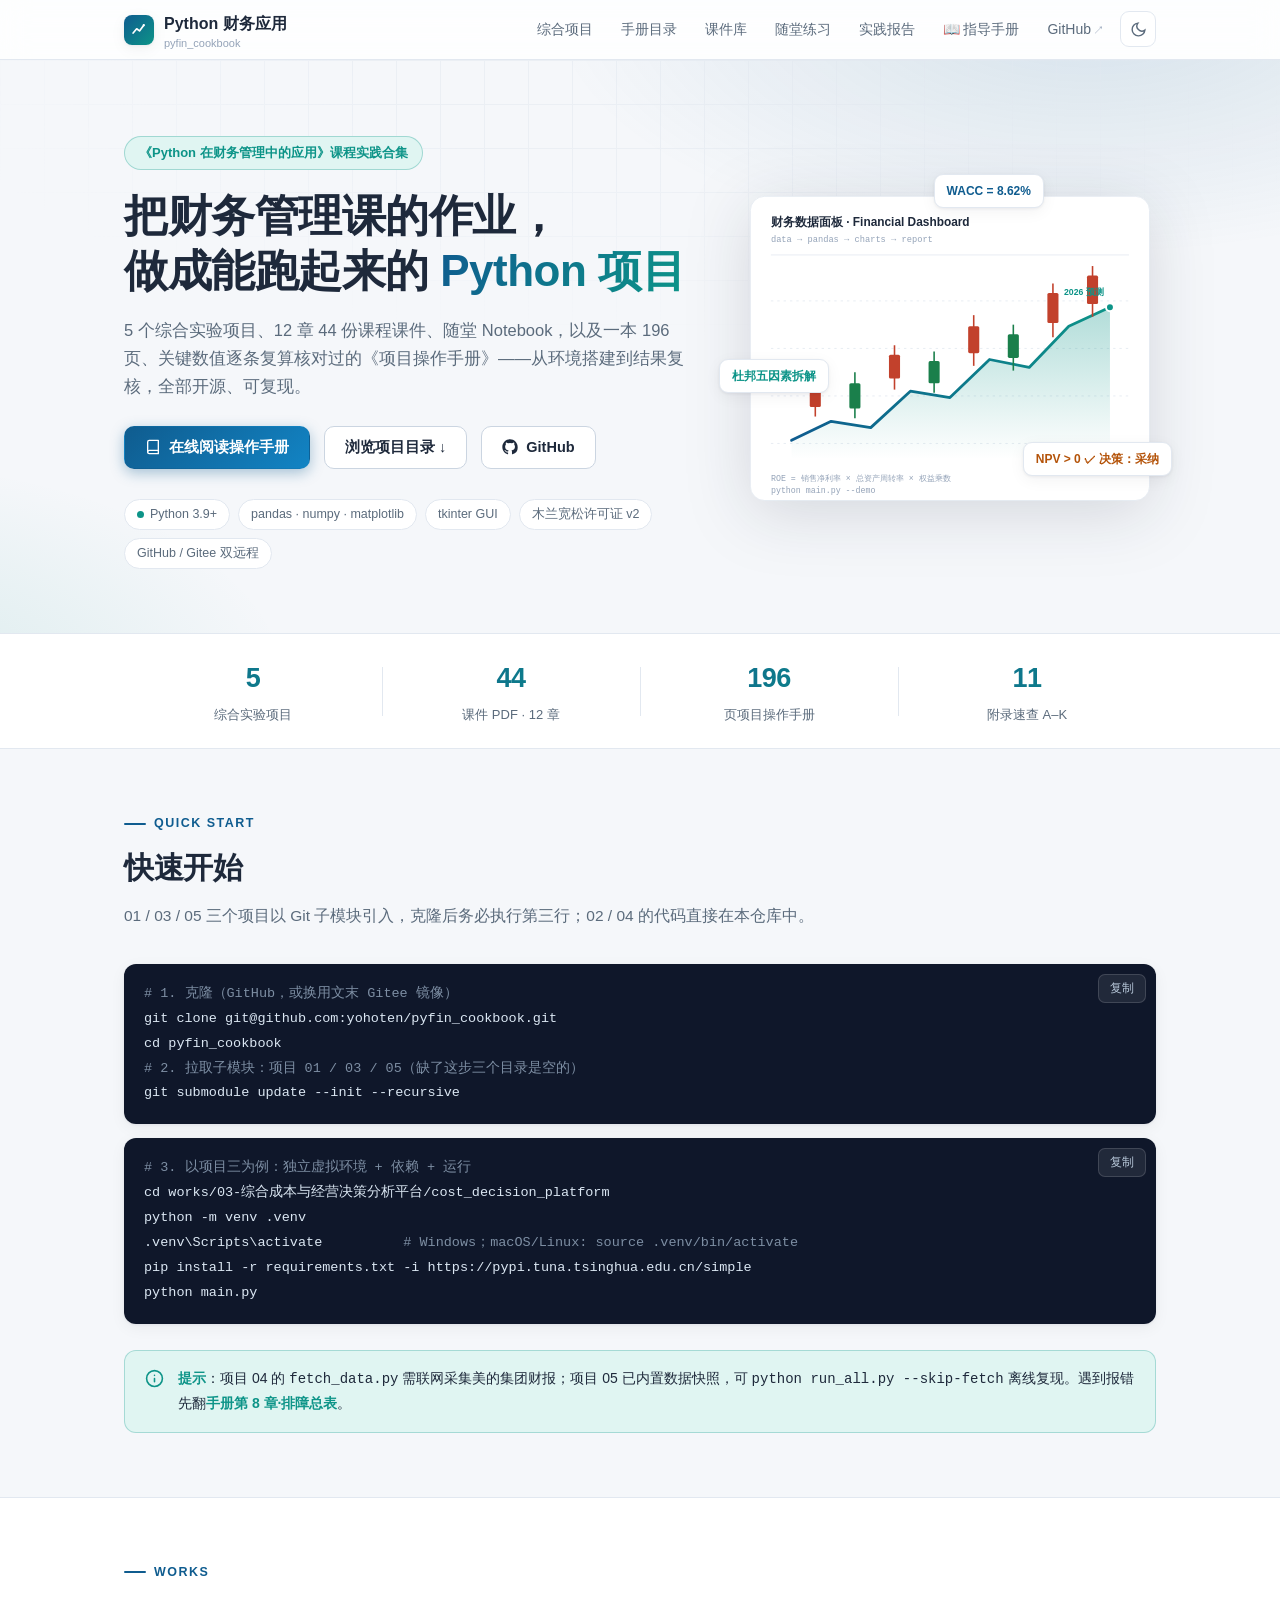
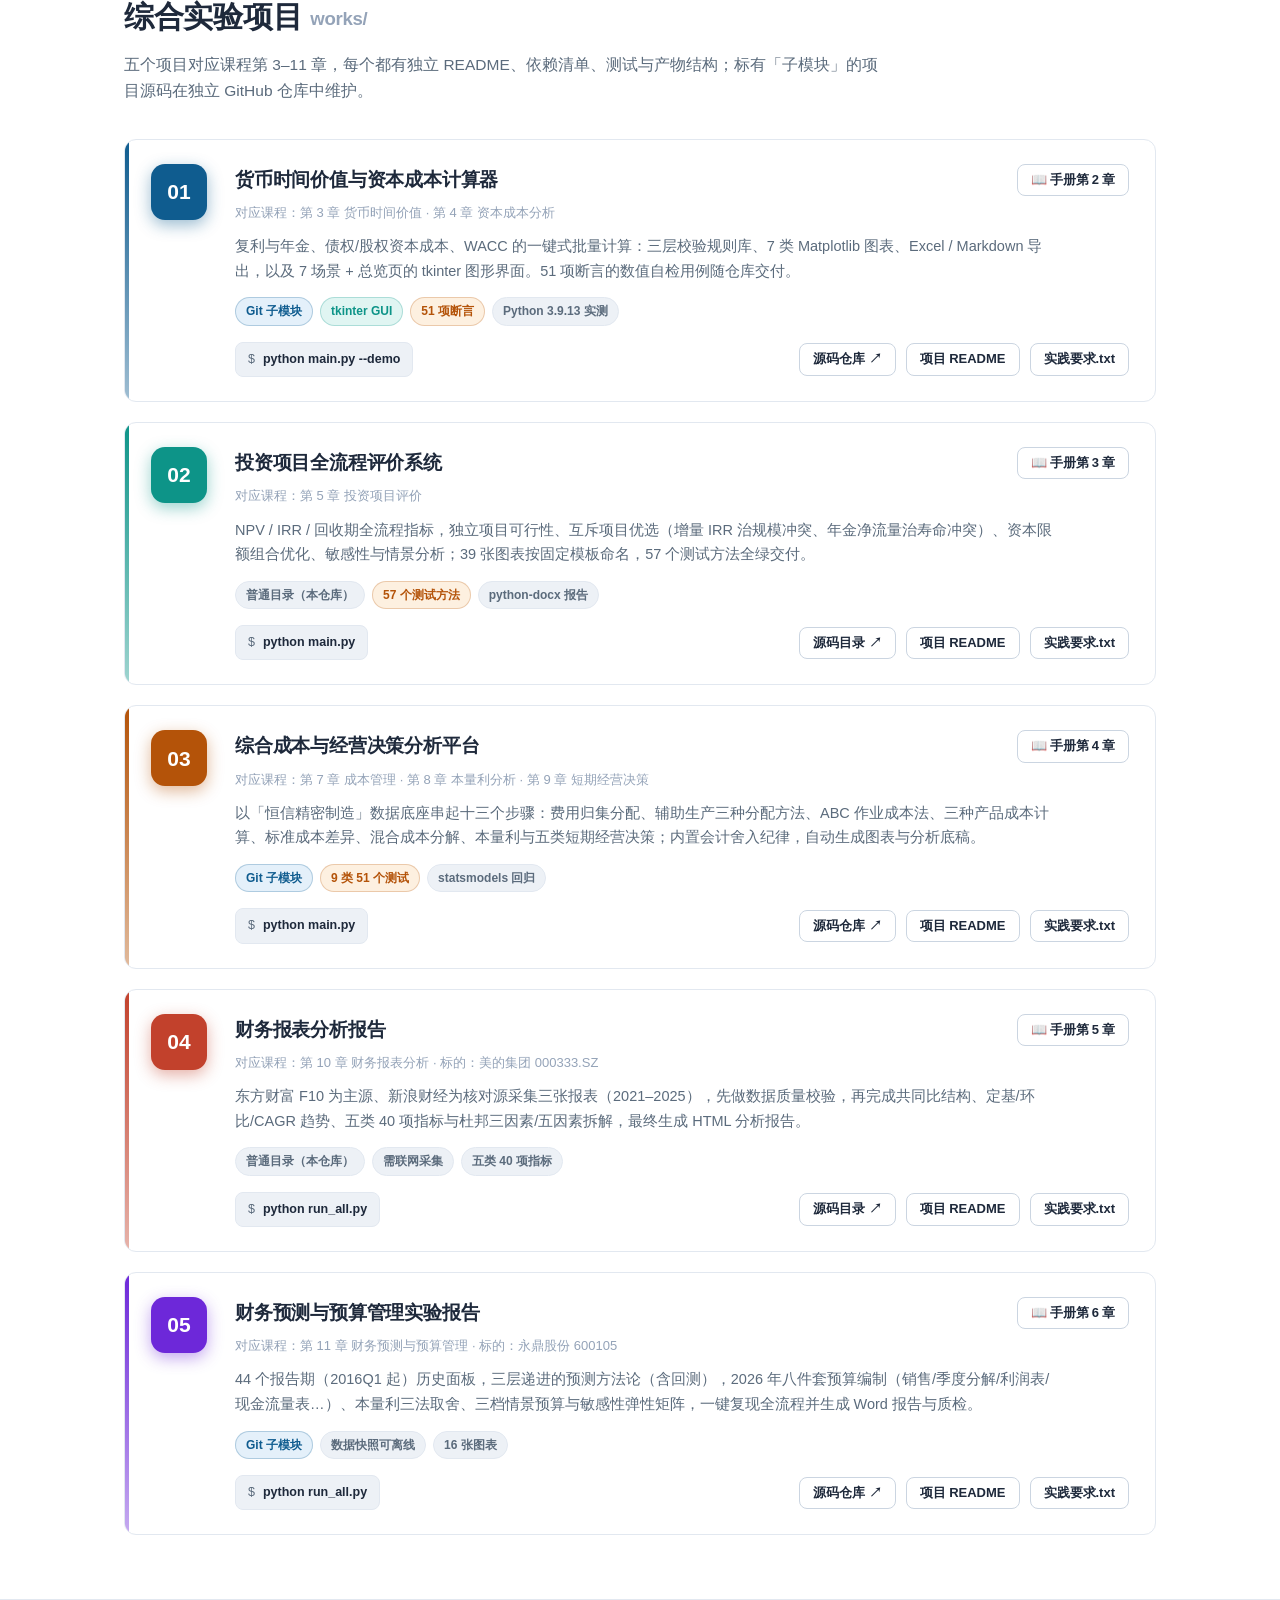
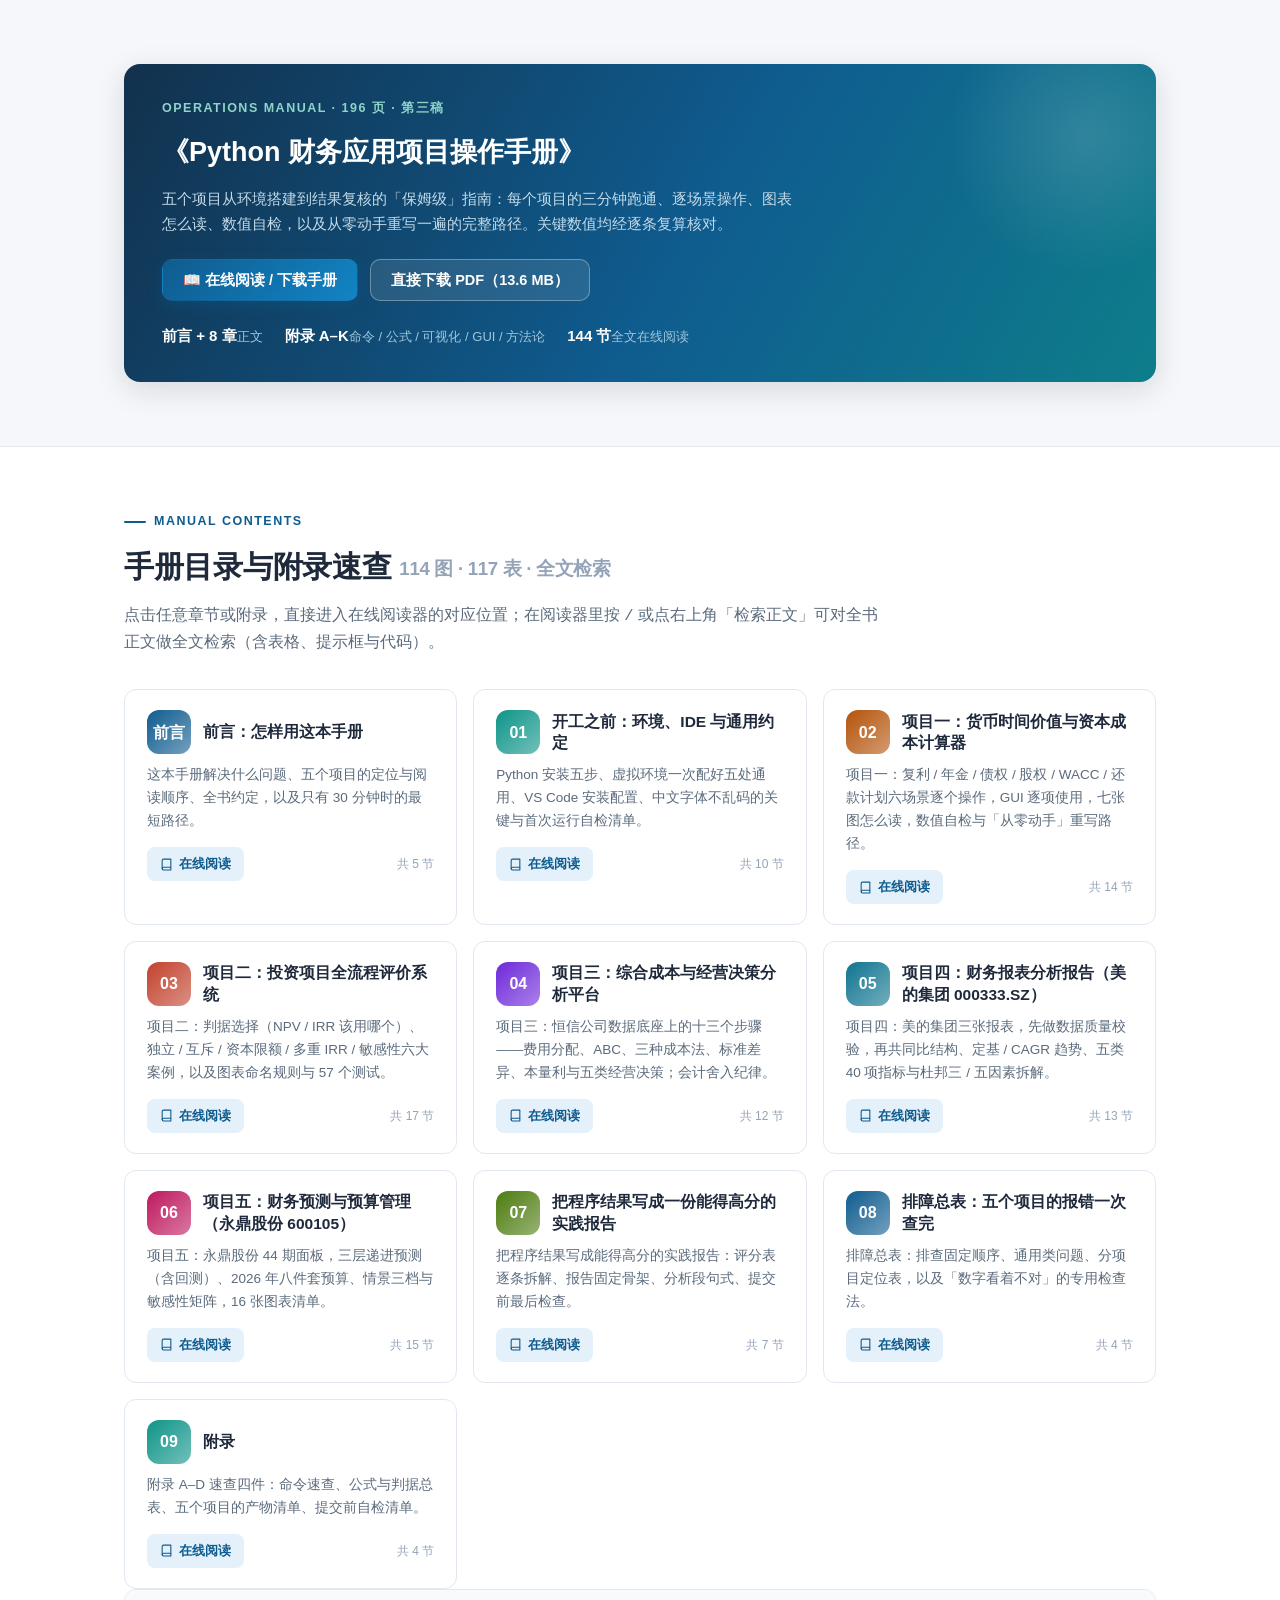
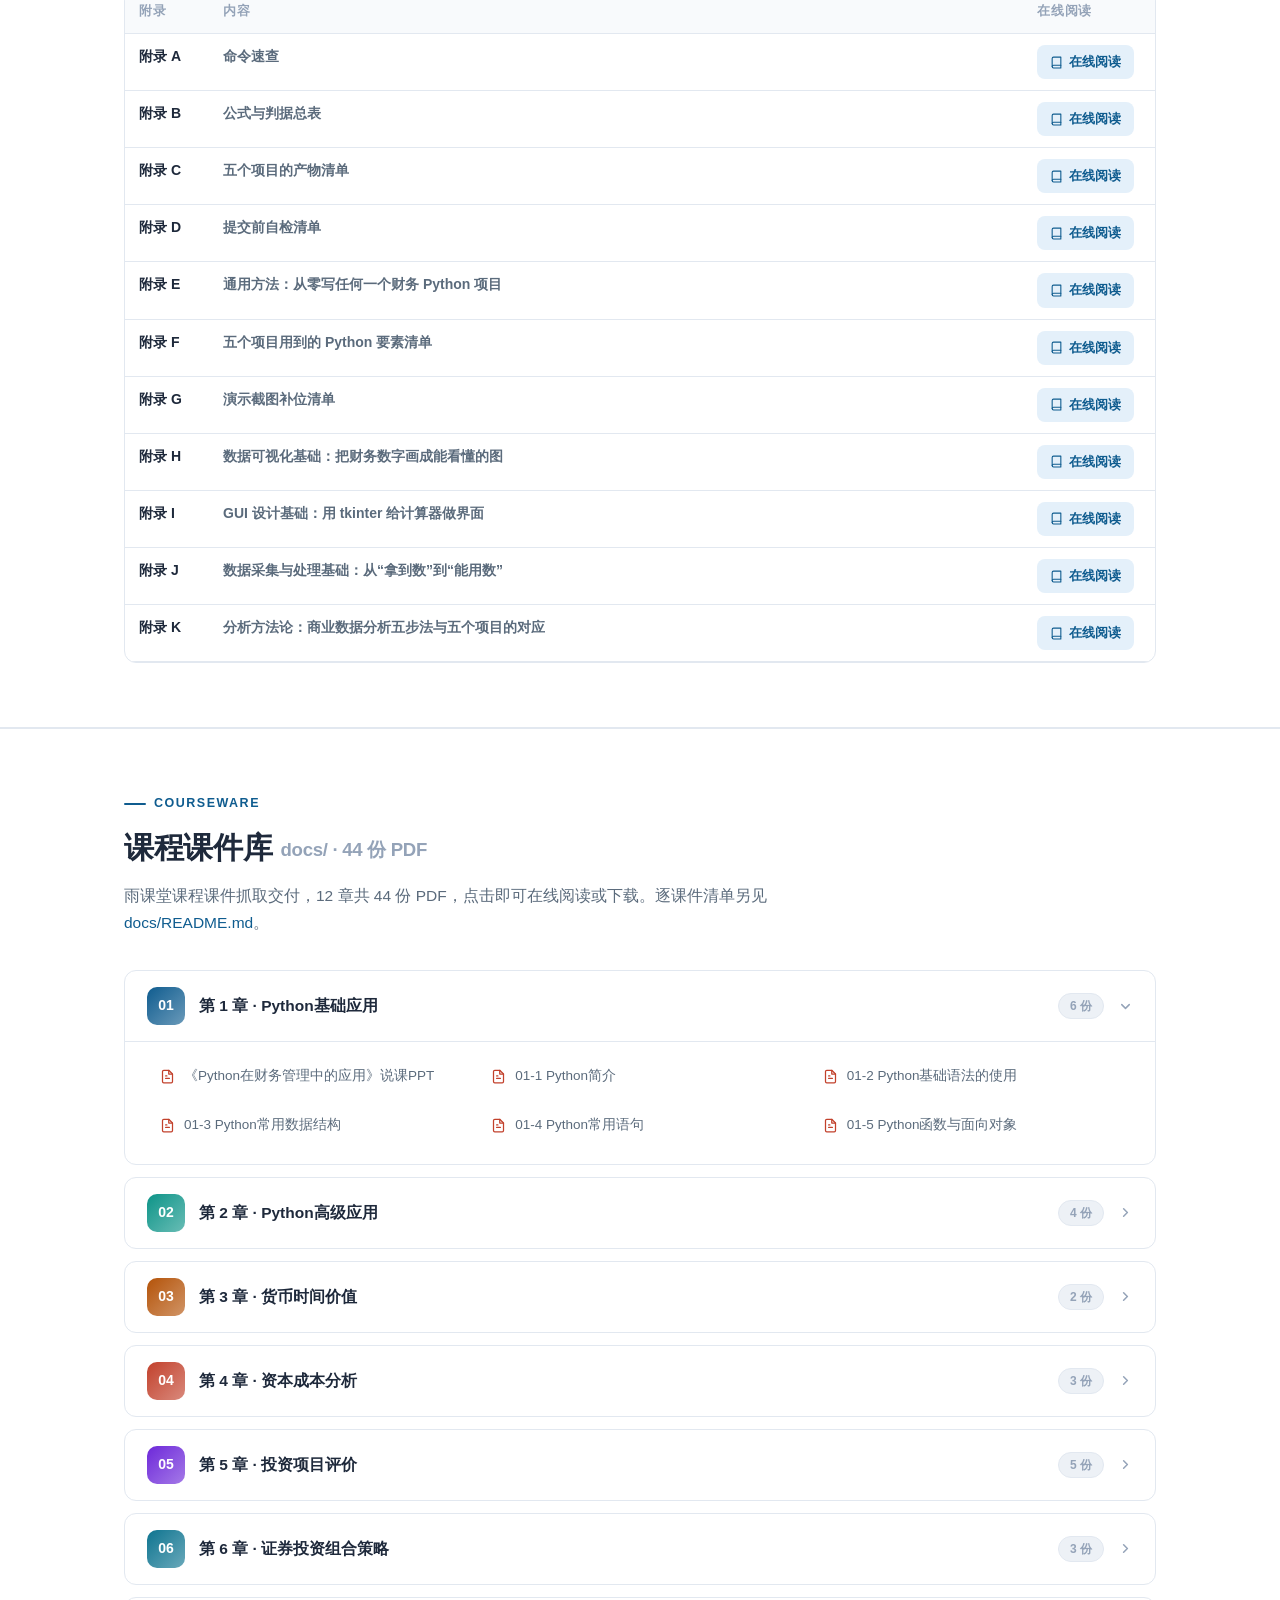
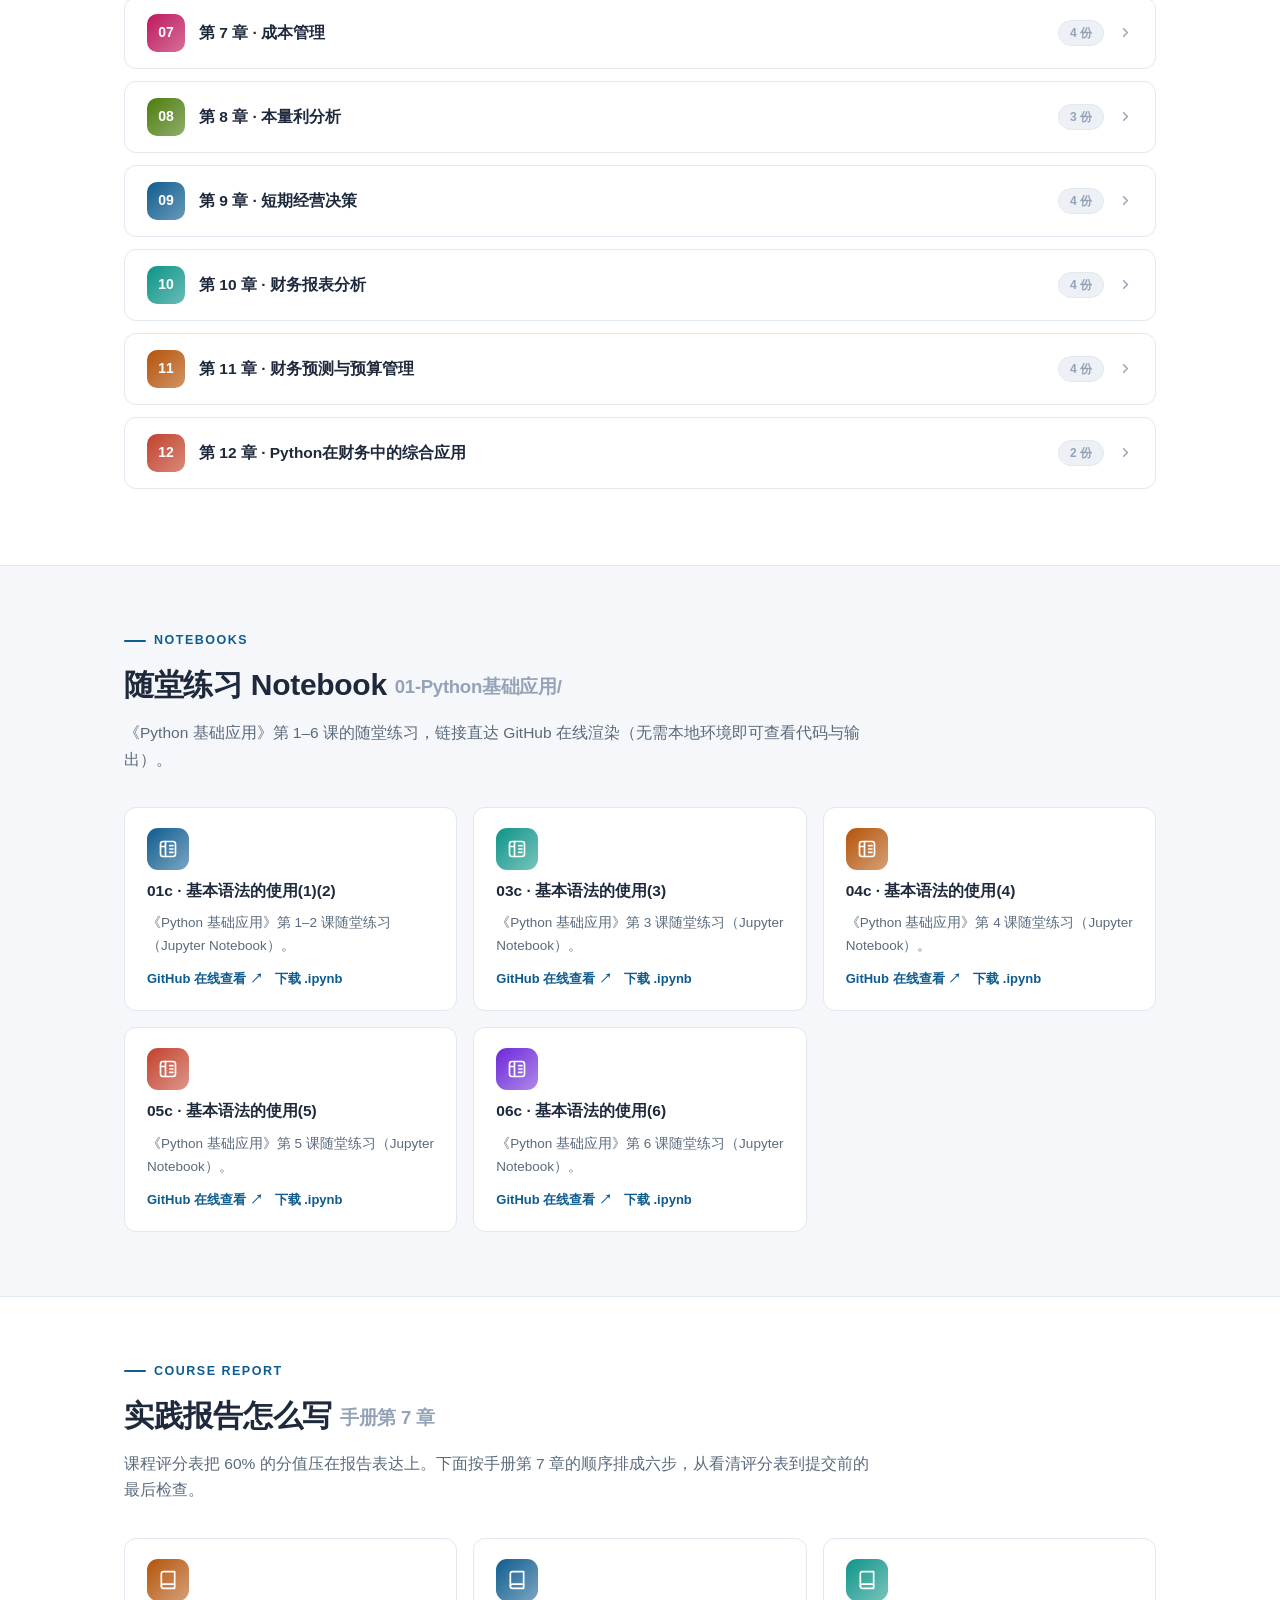
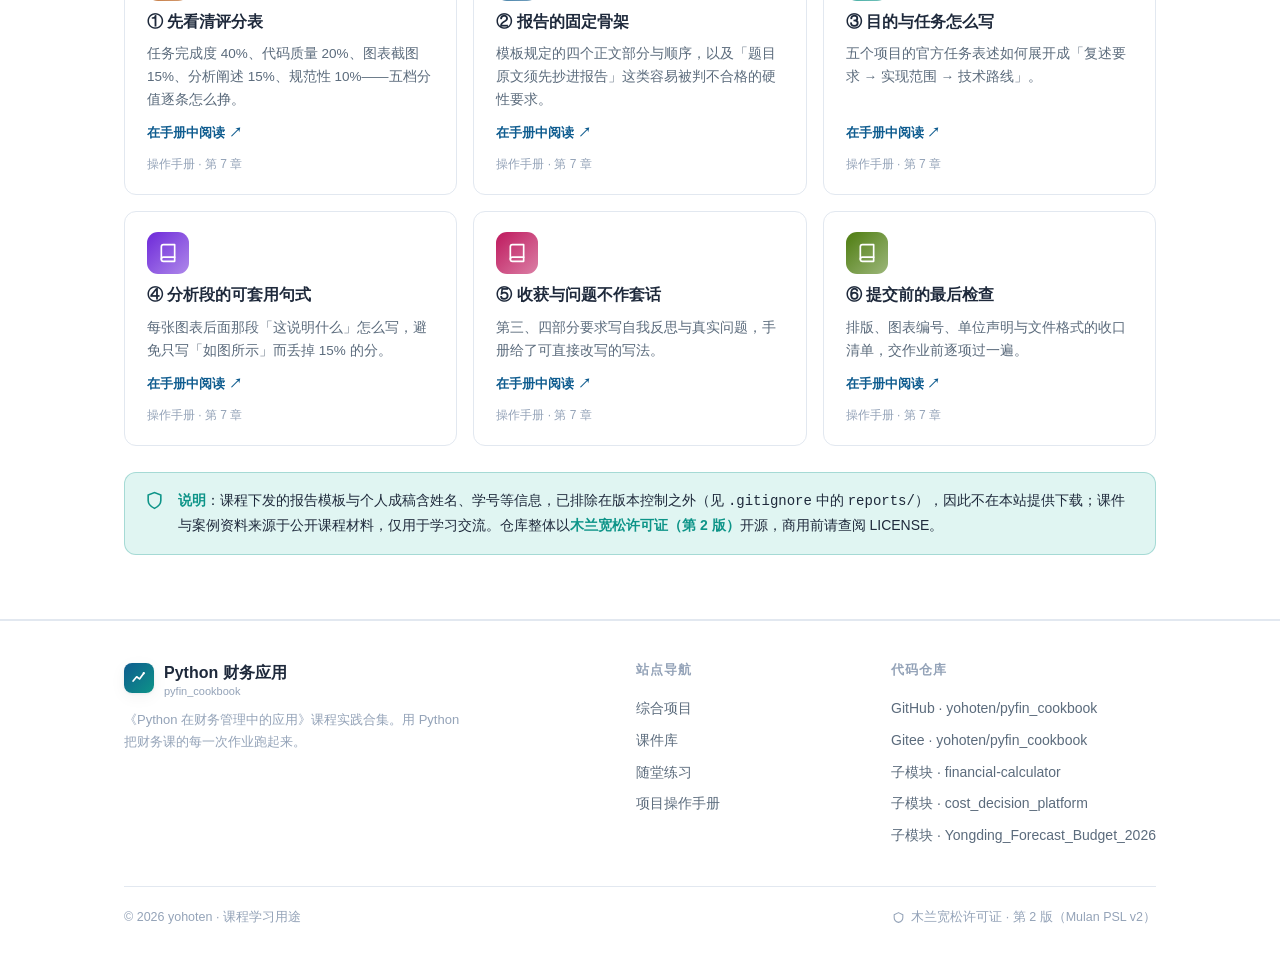
==== commit ff8663cf: "update item 260924_01 mod reports" ====
--- a/index.html
+++ b/index.html
@@ -4,7 +4,7 @@
 <meta charset="UTF-8">
 <meta name="viewport" content="width=device-width, initial-scale=1.0">
 <title>Python 财务应用 · 课程实践合集 | pyfin_cookbook</title>
-<meta name="description" content="《Python 在财务管理中的应用》课程实践合集：5 个综合实验项目、12 章 44 份课件、随堂 Notebook、194 页项目操作手册，全部开源可复现。">
+<meta name="description" content="《Python 在财务管理中的应用》课程实践合集：5 个综合实验项目、12 章 44 份课件、随堂 Notebook、196 页项目操作手册，全部开源可复现。">
 <link rel="icon" href="data:image/svg+xml,%3Csvg xmlns='http://www.w3.org/2000/svg' viewBox='0 0 64 64'%3E%3Crect width='64' height='64' rx='14' fill='%230f5c8f'/%3E%3Cpath d='M12 46 L26 30 L36 38 L52 16' stroke='%23fff' stroke-width='5' fill='none' stroke-linecap='round' stroke-linejoin='round'/%3E%3Ccircle cx='52' cy='16' r='5' fill='%232dd4bf'/%3E%3C/svg%3E">
 <script>
 (function(){document.documentElement.classList.add('js');try{var t=localStorage.getItem('pf-theme');if(!t)t=matchMedia('(prefers-color-scheme: dark)').matches?'dark':'light';document.documentElement.setAttribute('data-theme',t);}catch(e){}})();
@@ -24,6 +24,7 @@
     </a>
     <nav class="nav-links">
       <a href="#projects">综合项目</a>
+      <a href="#manual-toc">手册目录</a>
       <a href="#courseware" class="hide-m">课件库</a>
       <a href="#notebooks" class="hide-m">随堂练习</a>
       <a href="#report" class="hide-m">实践报告</a>
@@ -46,7 +47,7 @@
       <div>
         <span class="eyebrow">《Python 在财务管理中的应用》课程实践合集</span>
         <h1>把财务管理课的作业，<br>做成能跑起来的 <span class="grad">Python 项目</span></h1>
-        <p class="lead">5 个综合实验项目、12 章 44 份课程课件、随堂 Notebook，以及一本 194 页、关键数值逐条复算核对过的《项目操作手册》——从环境搭建到结果复核，全部开源、可复现。</p>
+        <p class="lead">5 个综合实验项目、12 章 44 份课程课件、随堂 Notebook，以及一本 196 页、关键数值逐条复算核对过的《项目操作手册》——从环境搭建到结果复核，全部开源、可复现。</p>
         <div class="hero-cta">
           <a class="btn btn-primary" href="manual.html">
             <svg viewBox="0 0 24 24" fill="none" stroke="currentColor" stroke-width="2" stroke-linecap="round" stroke-linejoin="round"><path d="M4 19.5A2.5 2.5 0 0 1 6.5 17H20"/><path d="M6.5 2H20v20H6.5A2.5 2.5 0 0 1 4 19.5v-15A2.5 2.5 0 0 1 6.5 2z"/></svg>
@@ -119,7 +120,7 @@
     <div class="stats-inner">
       <div class="stat"><div class="num">5</div><div class="lbl">综合实验项目</div></div>
       <div class="stat"><div class="num">44</div><div class="lbl">课件 PDF · 12 章</div></div>
-      <div class="stat"><div class="num">194</div><div class="lbl">页项目操作手册</div></div>
+      <div class="stat"><div class="num">196</div><div class="lbl">页项目操作手册</div></div>
       <div class="stat"><div class="num">11</div><div class="lbl">附录速查 A–K</div></div>
     </div>
   </div>
@@ -153,7 +154,7 @@
     </div>
     <div class="callout reveal">
       <svg viewBox="0 0 24 24" fill="none" stroke="currentColor" stroke-width="2" stroke-linecap="round"><circle cx="12" cy="12" r="10"/><path d="M12 16v-4M12 8h.01"/></svg>
-      <div><b>提示</b>：项目 04 的 <code>fetch_data.py</code> 需联网采集美的集团财报；项目 05 已内置数据快照，可 <code>python run_all.py --skip-fetch</code> 离线复现。遇到报错先翻<a href="manual.html#ch8"><b>手册第 8 章·排障总表</b></a>。</div>
+      <div><b>提示</b>：项目 04 的 <code>fetch_data.py</code> 需联网采集美的集团财报；项目 05 已内置数据快照，可 <code>python run_all.py --skip-fetch</code> 离线复现。遇到报错先翻<a href="manual.html#ch-8"><b>手册第 8 章·排障总表</b></a>。</div>
     </div>
   </div>
 </section>
@@ -171,7 +172,7 @@
       <article class="proj-card reveal" style="--pc:#0f5c8f">
         <div class="proj-no">01</div>
         <div class="proj-body">
-          <h3>货币时间价值与资本成本计算器 <a class="btn btn-ghost btn-sm" href="manual.html#ch2" style="margin-left:auto">📖 手册第 2 章</a></h3>
+          <h3>货币时间价值与资本成本计算器 <a class="btn btn-ghost btn-sm" href="manual.html#ch-2" style="margin-left:auto">📖 手册第 2 章</a></h3>
           <div class="meta">对应课程：第 3 章 货币时间价值 · 第 4 章 资本成本分析</div>
           <p>复利与年金、债权/股权资本成本、WACC 的一键式批量计算：三层校验规则库、7 类 Matplotlib 图表、Excel / Markdown 导出，以及 7 场景 + 总览页的 tkinter 图形界面。51 项断言的数值自检用例随仓库交付。</p>
           <div class="proj-tags"><span class="ptag t-sub">Git 子模块</span><span class="ptag t-gui">tkinter GUI</span><span class="ptag t-test">51 项断言</span><span class="ptag">Python 3.9.13 实测</span></div>
@@ -187,7 +188,7 @@
       <article class="proj-card reveal" style="--pc:#0d9488">
         <div class="proj-no">02</div>
         <div class="proj-body">
-          <h3>投资项目全流程评价系统 <a class="btn btn-ghost btn-sm" href="manual.html#ch3" style="margin-left:auto">📖 手册第 3 章</a></h3>
+          <h3>投资项目全流程评价系统 <a class="btn btn-ghost btn-sm" href="manual.html#ch-3" style="margin-left:auto">📖 手册第 3 章</a></h3>
           <div class="meta">对应课程：第 5 章 投资项目评价</div>
           <p>NPV / IRR / 回收期全流程指标，独立项目可行性、互斥项目优选（增量 IRR 治规模冲突、年金净流量治寿命冲突）、资本限额组合优化、敏感性与情景分析；39 张图表按固定模板命名，57 个测试方法全绿交付。</p>
           <div class="proj-tags"><span class="ptag">普通目录（本仓库）</span><span class="ptag t-test">57 个测试方法</span><span class="ptag">python-docx 报告</span></div>
@@ -203,7 +204,7 @@
       <article class="proj-card reveal" style="--pc:#b45309">
         <div class="proj-no">03</div>
         <div class="proj-body">
-          <h3>综合成本与经营决策分析平台 <a class="btn btn-ghost btn-sm" href="manual.html#ch4" style="margin-left:auto">📖 手册第 4 章</a></h3>
+          <h3>综合成本与经营决策分析平台 <a class="btn btn-ghost btn-sm" href="manual.html#ch-4" style="margin-left:auto">📖 手册第 4 章</a></h3>
           <div class="meta">对应课程：第 7 章 成本管理 · 第 8 章 本量利分析 · 第 9 章 短期经营决策</div>
           <p>以「恒信精密制造」数据底座串起十三个步骤：费用归集分配、辅助生产三种分配方法、ABC 作业成本法、三种产品成本计算、标准成本差异、混合成本分解、本量利与五类短期经营决策；内置会计舍入纪律，自动生成图表与分析底稿。</p>
           <div class="proj-tags"><span class="ptag t-sub">Git 子模块</span><span class="ptag t-test">9 类 51 个测试</span><span class="ptag">statsmodels 回归</span></div>
@@ -219,7 +220,7 @@
       <article class="proj-card reveal" style="--pc:#c2412c">
         <div class="proj-no">04</div>
         <div class="proj-body">
-          <h3>财务报表分析报告 <a class="btn btn-ghost btn-sm" href="manual.html#ch5" style="margin-left:auto">📖 手册第 5 章</a></h3>
+          <h3>财务报表分析报告 <a class="btn btn-ghost btn-sm" href="manual.html#ch-5" style="margin-left:auto">📖 手册第 5 章</a></h3>
           <div class="meta">对应课程：第 10 章 财务报表分析 · 标的：美的集团 000333.SZ</div>
           <p>东方财富 F10 为主源、新浪财经为核对源采集三张报表（2021–2025），先做数据质量校验，再完成共同比结构、定基/环比/CAGR 趋势、五类 40 项指标与杜邦三因素/五因素拆解，最终生成 HTML 分析报告。</p>
           <div class="proj-tags"><span class="ptag">普通目录（本仓库）</span><span class="ptag">需联网采集</span><span class="ptag">五类 40 项指标</span></div>
@@ -235,7 +236,7 @@
       <article class="proj-card reveal" style="--pc:#6d28d9">
         <div class="proj-no">05</div>
         <div class="proj-body">
-          <h3>财务预测与预算管理实验报告 <a class="btn btn-ghost btn-sm" href="manual.html#ch6" style="margin-left:auto">📖 手册第 6 章</a></h3>
+          <h3>财务预测与预算管理实验报告 <a class="btn btn-ghost btn-sm" href="manual.html#ch-6" style="margin-left:auto">📖 手册第 6 章</a></h3>
           <div class="meta">对应课程：第 11 章 财务预测与预算管理 · 标的：永鼎股份 600105</div>
           <p>44 个报告期（2016Q1 起）历史面板，三层递进的预测方法论（含回测），2026 年八件套预算编制（销售/季度分解/利润表/现金流量表…）、本量利三法取舍、三档情景预算与敏感性弹性矩阵，一键复现全流程并生成 Word 报告与质检。</p>
           <div class="proj-tags"><span class="ptag t-sub">Git 子模块</span><span class="ptag">数据快照可离线</span><span class="ptag">16 张图表</span></div>
@@ -256,16 +257,117 @@
 <section class="sec">
   <div class="container">
     <div class="manual-banner reveal">
-      <div class="mb-eyebrow">OPERATIONS MANUAL · 194 页 · 第三稿</div>
+      <div class="mb-eyebrow">OPERATIONS MANUAL · 196 页 · 第三稿</div>
       <h2>《Python 财务应用项目操作手册》</h2>
       <p>五个项目从环境搭建到结果复核的「保姆级」指南：每个项目的三分钟跑通、逐场景操作、图表怎么读、数值自检，以及从零动手重写一遍的完整路径。关键数值均经逐条复算核对。</p>
       <div class="mb-cta">
         <a class="btn btn-primary" href="manual.html">📖 在线阅读 / 下载手册</a>
-        <a class="btn btn-ghost" href="manual/Python%E8%B4%A2%E5%8A%A1%E5%BA%94%E7%94%A8%E9%A1%B9%E7%9B%AE%E6%93%8D%E4%BD%9C%E6%89%8B%E5%86%8C%EF%BC%88%E7%BC%96%E5%86%99%E6%8C%87%E5%AF%BC%E7%89%88%C2%B7%E7%AC%AC%E4%B8%89%E7%A8%BF%EF%BC%89.pdf" target="_blank" rel="noopener">直接下载 PDF（14 MB）</a>
+        <a class="btn btn-ghost" href="manual/Python%E8%B4%A2%E5%8A%A1%E5%BA%94%E7%94%A8%E9%A1%B9%E7%9B%AE%E6%93%8D%E4%BD%9C%E6%89%8B%E5%86%8C%EF%BC%88%E7%BC%96%E5%86%99%E6%8C%87%E5%AF%BC%E7%89%88%C2%B7%E7%AC%AC%E4%B8%89%E7%A8%BF%EF%BC%89.pdf" target="_blank" rel="noopener">直接下载 PDF（13.6 MB）</a>
       </div>
       <div class="mb-facts">
-        <span><b>前言 + 8 章</b>正文</span><span><b>附录 A–K</b>命令 / 公式 / 可视化 / GUI / 方法论</span><span><b>8 章</b>排障总表</span>
+        <span><b>前言 + 8 章</b>正文</span><span><b>附录 A–K</b>命令 / 公式 / 可视化 / GUI / 方法论</span><span><b>144 节</b>全文在线阅读</span>
       </div>
+    </div>
+  </div>
+</section>
+
+<!-- ================= 手册目录 ================= -->
+<section class="sec alt" id="manual-toc">
+  <div class="container">
+    <div class="sec-head reveal">
+      <div class="sec-eyebrow">Manual Contents</div>
+      <h2>手册目录与附录速查 <span style="color:var(--text-3);font-weight:600;font-size:.62em;vertical-align:middle">114 图 · 117 表 · 全文检索</span></h2>
+      <p>点击任意章节或附录，直接进入在线阅读器的对应位置；在阅读器里按 <kbd>/</kbd> 或点右上角「检索正文」可对全书正文做全文检索（含表格、提示框与代码）。</p>
+    </div>
+    <div class="ch-grid">
+<article class="ch-card reveal" id="ch-0" style="--cc:#0f5c8f">
+<div class="ch-top"><div class="ch-no">前言</div><h3>前言：怎样用这本手册</h3></div>
+<p>这本手册解决什么问题、五个项目的定位与阅读顺序、全书约定，以及只有 30 分钟时的最短路径。</p>
+<div class="ch-foot">
+<a class="ch-open" href="manual.html#ch-0"><svg viewBox="0 0 24 24" fill="none" stroke="currentColor" stroke-width="2" stroke-linecap="round" stroke-linejoin="round"><path d="M4 19.5A2.5 2.5 0 0 1 6.5 17H20"/><path d="M6.5 2H20v20H6.5A2.5 2.5 0 0 1 4 19.5v-15A2.5 2.5 0 0 1 6.5 2z"/></svg> 在线阅读</a>
+<span class="ch-pg">共 5 节</span></div>
+</article>
+<article class="ch-card reveal" id="ch-1" style="--cc:#0d9488">
+<div class="ch-top"><div class="ch-no">01</div><h3>开工之前：环境、IDE 与通用约定</h3></div>
+<p>Python 安装五步、虚拟环境一次配好五处通用、VS Code 安装配置、中文字体不乱码的关键与首次运行自检清单。</p>
+<div class="ch-foot">
+<a class="ch-open" href="manual.html#ch-1"><svg viewBox="0 0 24 24" fill="none" stroke="currentColor" stroke-width="2" stroke-linecap="round" stroke-linejoin="round"><path d="M4 19.5A2.5 2.5 0 0 1 6.5 17H20"/><path d="M6.5 2H20v20H6.5A2.5 2.5 0 0 1 4 19.5v-15A2.5 2.5 0 0 1 6.5 2z"/></svg> 在线阅读</a>
+<span class="ch-pg">共 10 节</span></div>
+</article>
+<article class="ch-card reveal" id="ch-2" style="--cc:#b45309">
+<div class="ch-top"><div class="ch-no">02</div><h3>项目一：货币时间价值与资本成本计算器</h3></div>
+<p>项目一：复利 / 年金 / 债权 / 股权 / WACC / 还款计划六场景逐个操作，GUI 逐项使用，七张图怎么读，数值自检与「从零动手」重写路径。</p>
+<div class="ch-foot">
+<a class="ch-open" href="manual.html#ch-2"><svg viewBox="0 0 24 24" fill="none" stroke="currentColor" stroke-width="2" stroke-linecap="round" stroke-linejoin="round"><path d="M4 19.5A2.5 2.5 0 0 1 6.5 17H20"/><path d="M6.5 2H20v20H6.5A2.5 2.5 0 0 1 4 19.5v-15A2.5 2.5 0 0 1 6.5 2z"/></svg> 在线阅读</a>
+<span class="ch-pg">共 14 节</span></div>
+</article>
+<article class="ch-card reveal" id="ch-3" style="--cc:#c2412c">
+<div class="ch-top"><div class="ch-no">03</div><h3>项目二：投资项目全流程评价系统</h3></div>
+<p>项目二：判据选择（NPV / IRR 该用哪个）、独立 / 互斥 / 资本限额 / 多重 IRR / 敏感性六大案例，以及图表命名规则与 57 个测试。</p>
+<div class="ch-foot">
+<a class="ch-open" href="manual.html#ch-3"><svg viewBox="0 0 24 24" fill="none" stroke="currentColor" stroke-width="2" stroke-linecap="round" stroke-linejoin="round"><path d="M4 19.5A2.5 2.5 0 0 1 6.5 17H20"/><path d="M6.5 2H20v20H6.5A2.5 2.5 0 0 1 4 19.5v-15A2.5 2.5 0 0 1 6.5 2z"/></svg> 在线阅读</a>
+<span class="ch-pg">共 17 节</span></div>
+</article>
+<article class="ch-card reveal" id="ch-4" style="--cc:#6d28d9">
+<div class="ch-top"><div class="ch-no">04</div><h3>项目三：综合成本与经营决策分析平台</h3></div>
+<p>项目三：恒信公司数据底座上的十三个步骤——费用分配、ABC、三种成本法、标准差异、本量利与五类经营决策；会计舍入纪律。</p>
+<div class="ch-foot">
+<a class="ch-open" href="manual.html#ch-4"><svg viewBox="0 0 24 24" fill="none" stroke="currentColor" stroke-width="2" stroke-linecap="round" stroke-linejoin="round"><path d="M4 19.5A2.5 2.5 0 0 1 6.5 17H20"/><path d="M6.5 2H20v20H6.5A2.5 2.5 0 0 1 4 19.5v-15A2.5 2.5 0 0 1 6.5 2z"/></svg> 在线阅读</a>
+<span class="ch-pg">共 12 节</span></div>
+</article>
+<article class="ch-card reveal" id="ch-5" style="--cc:#0e7490">
+<div class="ch-top"><div class="ch-no">05</div><h3>项目四：财务报表分析报告（美的集团 000333.SZ）</h3></div>
+<p>项目四：美的集团三张报表，先做数据质量校验，再共同比结构、定基 / CAGR 趋势、五类 40 项指标与杜邦三 / 五因素拆解。</p>
+<div class="ch-foot">
+<a class="ch-open" href="manual.html#ch-5"><svg viewBox="0 0 24 24" fill="none" stroke="currentColor" stroke-width="2" stroke-linecap="round" stroke-linejoin="round"><path d="M4 19.5A2.5 2.5 0 0 1 6.5 17H20"/><path d="M6.5 2H20v20H6.5A2.5 2.5 0 0 1 4 19.5v-15A2.5 2.5 0 0 1 6.5 2z"/></svg> 在线阅读</a>
+<span class="ch-pg">共 13 节</span></div>
+</article>
+<article class="ch-card reveal" id="ch-6" style="--cc:#be185d">
+<div class="ch-top"><div class="ch-no">06</div><h3>项目五：财务预测与预算管理（永鼎股份 600105）</h3></div>
+<p>项目五：永鼎股份 44 期面板，三层递进预测（含回测）、2026 年八件套预算、情景三档与敏感性矩阵，16 张图表清单。</p>
+<div class="ch-foot">
+<a class="ch-open" href="manual.html#ch-6"><svg viewBox="0 0 24 24" fill="none" stroke="currentColor" stroke-width="2" stroke-linecap="round" stroke-linejoin="round"><path d="M4 19.5A2.5 2.5 0 0 1 6.5 17H20"/><path d="M6.5 2H20v20H6.5A2.5 2.5 0 0 1 4 19.5v-15A2.5 2.5 0 0 1 6.5 2z"/></svg> 在线阅读</a>
+<span class="ch-pg">共 15 节</span></div>
+</article>
+<article class="ch-card reveal" id="ch-7" style="--cc:#4d7c0f">
+<div class="ch-top"><div class="ch-no">07</div><h3>把程序结果写成一份能得高分的实践报告</h3></div>
+<p>把程序结果写成能得高分的实践报告：评分表逐条拆解、报告固定骨架、分析段句式、提交前最后检查。</p>
+<div class="ch-foot">
+<a class="ch-open" href="manual.html#ch-7"><svg viewBox="0 0 24 24" fill="none" stroke="currentColor" stroke-width="2" stroke-linecap="round" stroke-linejoin="round"><path d="M4 19.5A2.5 2.5 0 0 1 6.5 17H20"/><path d="M6.5 2H20v20H6.5A2.5 2.5 0 0 1 4 19.5v-15A2.5 2.5 0 0 1 6.5 2z"/></svg> 在线阅读</a>
+<span class="ch-pg">共 7 节</span></div>
+</article>
+<article class="ch-card reveal" id="ch-8" style="--cc:#0f5c8f">
+<div class="ch-top"><div class="ch-no">08</div><h3>排障总表：五个项目的报错一次查完</h3></div>
+<p>排障总表：排查固定顺序、通用类问题、分项目定位表，以及「数字看着不对」的专用检查法。</p>
+<div class="ch-foot">
+<a class="ch-open" href="manual.html#ch-8"><svg viewBox="0 0 24 24" fill="none" stroke="currentColor" stroke-width="2" stroke-linecap="round" stroke-linejoin="round"><path d="M4 19.5A2.5 2.5 0 0 1 6.5 17H20"/><path d="M6.5 2H20v20H6.5A2.5 2.5 0 0 1 4 19.5v-15A2.5 2.5 0 0 1 6.5 2z"/></svg> 在线阅读</a>
+<span class="ch-pg">共 4 节</span></div>
+</article>
+<article class="ch-card reveal" id="ch-9" style="--cc:#0d9488">
+<div class="ch-top"><div class="ch-no">09</div><h3>附录</h3></div>
+<p>附录 A–D 速查四件：命令速查、公式与判据总表、五个项目的产物清单、提交前自检清单。</p>
+<div class="ch-foot">
+<a class="ch-open" href="manual.html#ch-9"><svg viewBox="0 0 24 24" fill="none" stroke="currentColor" stroke-width="2" stroke-linecap="round" stroke-linejoin="round"><path d="M4 19.5A2.5 2.5 0 0 1 6.5 17H20"/><path d="M6.5 2H20v20H6.5A2.5 2.5 0 0 1 4 19.5v-15A2.5 2.5 0 0 1 6.5 2z"/></svg> 在线阅读</a>
+<span class="ch-pg">共 4 节</span></div>
+</article>
+    </div>
+    <div style="background:var(--surface);border:1px solid var(--border);border-radius:var(--radius);overflow:auto" class="reveal">
+      <table class="apx-table">
+        <thead><tr><th style="width:84px">附录</th><th>内容</th><th style="width:132px">在线阅读</th></tr></thead>
+        <tbody>
+<tr><td>附录 A</td><td><b>命令速查</b></td><td><a class="ch-open apx-link" href="manual.html#s-9-1"><svg viewBox="0 0 24 24" fill="none" stroke="currentColor" stroke-width="2" stroke-linecap="round" stroke-linejoin="round"><path d="M4 19.5A2.5 2.5 0 0 1 6.5 17H20"/><path d="M6.5 2H20v20H6.5A2.5 2.5 0 0 1 4 19.5v-15A2.5 2.5 0 0 1 6.5 2z"/></svg> 在线阅读</a></td></tr>
+<tr><td>附录 B</td><td><b>公式与判据总表</b></td><td><a class="ch-open apx-link" href="manual.html#s-9-2"><svg viewBox="0 0 24 24" fill="none" stroke="currentColor" stroke-width="2" stroke-linecap="round" stroke-linejoin="round"><path d="M4 19.5A2.5 2.5 0 0 1 6.5 17H20"/><path d="M6.5 2H20v20H6.5A2.5 2.5 0 0 1 4 19.5v-15A2.5 2.5 0 0 1 6.5 2z"/></svg> 在线阅读</a></td></tr>
+<tr><td>附录 C</td><td><b>五个项目的产物清单</b></td><td><a class="ch-open apx-link" href="manual.html#s-9-3"><svg viewBox="0 0 24 24" fill="none" stroke="currentColor" stroke-width="2" stroke-linecap="round" stroke-linejoin="round"><path d="M4 19.5A2.5 2.5 0 0 1 6.5 17H20"/><path d="M6.5 2H20v20H6.5A2.5 2.5 0 0 1 4 19.5v-15A2.5 2.5 0 0 1 6.5 2z"/></svg> 在线阅读</a></td></tr>
+<tr><td>附录 D</td><td><b>提交前自检清单</b></td><td><a class="ch-open apx-link" href="manual.html#s-9-4"><svg viewBox="0 0 24 24" fill="none" stroke="currentColor" stroke-width="2" stroke-linecap="round" stroke-linejoin="round"><path d="M4 19.5A2.5 2.5 0 0 1 6.5 17H20"/><path d="M6.5 2H20v20H6.5A2.5 2.5 0 0 1 4 19.5v-15A2.5 2.5 0 0 1 6.5 2z"/></svg> 在线阅读</a></td></tr>
+<tr><td>附录 E</td><td><b>通用方法：从零写任何一个财务 Python 项目</b></td><td><a class="ch-open apx-link" href="manual.html#ap-e"><svg viewBox="0 0 24 24" fill="none" stroke="currentColor" stroke-width="2" stroke-linecap="round" stroke-linejoin="round"><path d="M4 19.5A2.5 2.5 0 0 1 6.5 17H20"/><path d="M6.5 2H20v20H6.5A2.5 2.5 0 0 1 4 19.5v-15A2.5 2.5 0 0 1 6.5 2z"/></svg> 在线阅读</a></td></tr>
+<tr><td>附录 F</td><td><b>五个项目用到的 Python 要素清单</b></td><td><a class="ch-open apx-link" href="manual.html#ap-f"><svg viewBox="0 0 24 24" fill="none" stroke="currentColor" stroke-width="2" stroke-linecap="round" stroke-linejoin="round"><path d="M4 19.5A2.5 2.5 0 0 1 6.5 17H20"/><path d="M6.5 2H20v20H6.5A2.5 2.5 0 0 1 4 19.5v-15A2.5 2.5 0 0 1 6.5 2z"/></svg> 在线阅读</a></td></tr>
+<tr><td>附录 G</td><td><b>演示截图补位清单</b></td><td><a class="ch-open apx-link" href="manual.html#ap-g"><svg viewBox="0 0 24 24" fill="none" stroke="currentColor" stroke-width="2" stroke-linecap="round" stroke-linejoin="round"><path d="M4 19.5A2.5 2.5 0 0 1 6.5 17H20"/><path d="M6.5 2H20v20H6.5A2.5 2.5 0 0 1 4 19.5v-15A2.5 2.5 0 0 1 6.5 2z"/></svg> 在线阅读</a></td></tr>
+<tr><td>附录 H</td><td><b>数据可视化基础：把财务数字画成能看懂的图</b></td><td><a class="ch-open apx-link" href="manual.html#ap-h"><svg viewBox="0 0 24 24" fill="none" stroke="currentColor" stroke-width="2" stroke-linecap="round" stroke-linejoin="round"><path d="M4 19.5A2.5 2.5 0 0 1 6.5 17H20"/><path d="M6.5 2H20v20H6.5A2.5 2.5 0 0 1 4 19.5v-15A2.5 2.5 0 0 1 6.5 2z"/></svg> 在线阅读</a></td></tr>
+<tr><td>附录 I</td><td><b>GUI 设计基础：用 tkinter 给计算器做界面</b></td><td><a class="ch-open apx-link" href="manual.html#ap-i"><svg viewBox="0 0 24 24" fill="none" stroke="currentColor" stroke-width="2" stroke-linecap="round" stroke-linejoin="round"><path d="M4 19.5A2.5 2.5 0 0 1 6.5 17H20"/><path d="M6.5 2H20v20H6.5A2.5 2.5 0 0 1 4 19.5v-15A2.5 2.5 0 0 1 6.5 2z"/></svg> 在线阅读</a></td></tr>
+<tr><td>附录 J</td><td><b>数据采集与处理基础：从“拿到数”到“能用数”</b></td><td><a class="ch-open apx-link" href="manual.html#ap-j"><svg viewBox="0 0 24 24" fill="none" stroke="currentColor" stroke-width="2" stroke-linecap="round" stroke-linejoin="round"><path d="M4 19.5A2.5 2.5 0 0 1 6.5 17H20"/><path d="M6.5 2H20v20H6.5A2.5 2.5 0 0 1 4 19.5v-15A2.5 2.5 0 0 1 6.5 2z"/></svg> 在线阅读</a></td></tr>
+<tr><td>附录 K</td><td><b>分析方法论：商业数据分析五步法与五个项目的对应</b></td><td><a class="ch-open apx-link" href="manual.html#ap-k"><svg viewBox="0 0 24 24" fill="none" stroke="currentColor" stroke-width="2" stroke-linecap="round" stroke-linejoin="round"><path d="M4 19.5A2.5 2.5 0 0 1 6.5 17H20"/><path d="M6.5 2H20v20H6.5A2.5 2.5 0 0 1 4 19.5v-15A2.5 2.5 0 0 1 6.5 2z"/></svg> 在线阅读</a></td></tr>
+        </tbody>
+      </table>
     </div>
   </div>
 </section>
@@ -433,35 +535,50 @@
   <div class="container">
     <div class="sec-head reveal">
       <div class="sec-eyebrow">Course Report</div>
-      <h2>课程实践报告 <span style="color:var(--text-3);font-weight:600;font-size:.62em;vertical-align:middle">report/</span></h2>
-      <p>课程下发的报告模板与按模板完成的成稿（Word / PDF）。如何写出能得高分的实践报告，见<a href="manual.html#ch7">手册第 7 章</a>。</p>
+      <h2>实践报告怎么写 <span style="color:var(--text-3);font-weight:600;font-size:.62em;vertical-align:middle">手册第 7 章</span></h2>
+      <p>课程评分表把 60% 的分值压在报告表达上。下面按手册第 7 章的顺序排成六步，从看清评分表到提交前的最后检查。</p>
     </div>
     <div class="grid-3">
 <div class="tile reveal" style="--tc:#b45309">
-<div class="tile-ic"><svg viewBox="0 0 24 24" fill="none" stroke="currentColor" stroke-width="2" stroke-linecap="round" stroke-linejoin="round"><path d="M14 2H6a2 2 0 0 0-2 2v16a2 2 0 0 0 2 2h12a2 2 0 0 0 2-2V8z"/><path d="M14 2v6h6"/><path d="M16 13H8M16 17H8M10 9H8"/></svg></div>
-<h3>报告模板（课程下发）</h3>
-<p>《Python 在财务管理中的应用》实践报告模板。</p>
-<div class="tile-links"><a href="report/%E3%80%8APython%E5%9C%A8%E8%B4%A2%E5%8A%A1%E7%AE%A1%E7%90%86%E4%B8%AD%E7%9A%84%E5%BA%94%E7%94%A8%E3%80%8B%E5%AE%9E%E8%B7%B5%E6%8A%A5%E5%91%8A-%E6%A8%A1%E6%9D%BF.docx" download><svg viewBox="0 0 24 24" fill="none" stroke="currentColor" stroke-width="2" stroke-linecap="round" stroke-linejoin="round"><path d="M21 15v4a2 2 0 0 1-2 2H5a2 2 0 0 1-2-2v-4"/><path d="M7 10l5 5 5-5"/><path d="M12 15V3"/></svg> 下载 · 92 KB</a></div>
-<span class="size">DOCX · 92 KB</span>
-</div>
+<div class="tile-ic"><svg viewBox="0 0 24 24" fill="none" stroke="currentColor" stroke-width="2" stroke-linecap="round" stroke-linejoin="round"><path d="M4 19.5A2.5 2.5 0 0 1 6.5 17H20"/><path d="M6.5 2H20v20H6.5A2.5 2.5 0 0 1 4 19.5v-15A2.5 2.5 0 0 1 6.5 2z"/></svg></div>
+<h3>① 先看清评分表</h3>
+<p>任务完成度 40%、代码质量 20%、图表截图 15%、分析阐述 15%、规范性 10%——五档分值逐条怎么挣。</p>
+<div class="tile-links"><a href="manual.html#s-7-1">在手册中阅读 ↗</a></div>
+<span class="size">操作手册 · 第 7 章</span></div>
 <div class="tile reveal" style="--tc:#0f5c8f">
-<div class="tile-ic"><svg viewBox="0 0 24 24" fill="none" stroke="currentColor" stroke-width="2" stroke-linecap="round" stroke-linejoin="round"><path d="M14 2H6a2 2 0 0 0-2 2v16a2 2 0 0 0 2 2h12a2 2 0 0 0 2-2V8z"/><path d="M14 2v6h6"/><path d="M16 13H8M16 17H8M10 9H8"/></svg></div>
-<h3>实践报告 · 成稿 DOCX</h3>
-<p>按模板完成的课程实践报告，可编辑。</p>
-<div class="tile-links"><a href="report/%E3%80%8APython%E5%9C%A8%E8%B4%A2%E5%8A%A1%E7%AE%A1%E7%90%86%E4%B8%AD%E7%9A%84%E5%BA%94%E7%94%A8%E3%80%8B%E5%AE%9E%E8%B7%B5%E6%8A%A5%E5%91%8A_%E6%BB%95%E5%AE%87%E8%B1%AA_12607320270457.docx" download><svg viewBox="0 0 24 24" fill="none" stroke="currentColor" stroke-width="2" stroke-linecap="round" stroke-linejoin="round"><path d="M21 15v4a2 2 0 0 1-2 2H5a2 2 0 0 1-2-2v-4"/><path d="M7 10l5 5 5-5"/><path d="M12 15V3"/></svg> 下载 · 1.8 MB</a></div>
-<span class="size">DOCX · 1.8 MB</span>
-</div>
-<div class="tile reveal" style="--tc:#c2412c">
-<div class="tile-ic"><svg viewBox="0 0 24 24" fill="none" stroke="currentColor" stroke-width="2" stroke-linecap="round" stroke-linejoin="round"><path d="M14 2H6a2 2 0 0 0-2 2v16a2 2 0 0 0 2 2h12a2 2 0 0 0 2-2V8z"/><path d="M14 2v6h6"/><path d="M16 13H8M16 17H8M10 9H8"/></svg></div>
-<h3>实践报告 · 成稿 PDF</h3>
-<p>定稿排版版本，适合打印与提交。</p>
-<div class="tile-links"><a href="report/%E3%80%8APython%E5%9C%A8%E8%B4%A2%E5%8A%A1%E7%AE%A1%E7%90%86%E4%B8%AD%E7%9A%84%E5%BA%94%E7%94%A8%E3%80%8B%E5%AE%9E%E8%B7%B5%E6%8A%A5%E5%91%8A_%E6%BB%95%E5%AE%87%E8%B1%AA_12607320270457.pdf" download><svg viewBox="0 0 24 24" fill="none" stroke="currentColor" stroke-width="2" stroke-linecap="round" stroke-linejoin="round"><path d="M21 15v4a2 2 0 0 1-2 2H5a2 2 0 0 1-2-2v-4"/><path d="M7 10l5 5 5-5"/><path d="M12 15V3"/></svg> 下载 · 1.8 MB</a></div>
-<span class="size">PDF · 1.8 MB</span>
-</div>
+<div class="tile-ic"><svg viewBox="0 0 24 24" fill="none" stroke="currentColor" stroke-width="2" stroke-linecap="round" stroke-linejoin="round"><path d="M4 19.5A2.5 2.5 0 0 1 6.5 17H20"/><path d="M6.5 2H20v20H6.5A2.5 2.5 0 0 1 4 19.5v-15A2.5 2.5 0 0 1 6.5 2z"/></svg></div>
+<h3>② 报告的固定骨架</h3>
+<p>模板规定的四个正文部分与顺序，以及「题目原文须先抄进报告」这类容易被判不合格的硬性要求。</p>
+<div class="tile-links"><a href="manual.html#s-7-2">在手册中阅读 ↗</a></div>
+<span class="size">操作手册 · 第 7 章</span></div>
+<div class="tile reveal" style="--tc:#0d9488">
+<div class="tile-ic"><svg viewBox="0 0 24 24" fill="none" stroke="currentColor" stroke-width="2" stroke-linecap="round" stroke-linejoin="round"><path d="M4 19.5A2.5 2.5 0 0 1 6.5 17H20"/><path d="M6.5 2H20v20H6.5A2.5 2.5 0 0 1 4 19.5v-15A2.5 2.5 0 0 1 6.5 2z"/></svg></div>
+<h3>③ 目的与任务怎么写</h3>
+<p>五个项目的官方任务表述如何展开成「复述要求 → 实现范围 → 技术路线」。</p>
+<div class="tile-links"><a href="manual.html#s-7-3">在手册中阅读 ↗</a></div>
+<span class="size">操作手册 · 第 7 章</span></div>
+<div class="tile reveal" style="--tc:#6d28d9">
+<div class="tile-ic"><svg viewBox="0 0 24 24" fill="none" stroke="currentColor" stroke-width="2" stroke-linecap="round" stroke-linejoin="round"><path d="M4 19.5A2.5 2.5 0 0 1 6.5 17H20"/><path d="M6.5 2H20v20H6.5A2.5 2.5 0 0 1 4 19.5v-15A2.5 2.5 0 0 1 6.5 2z"/></svg></div>
+<h3>④ 分析段的可套用句式</h3>
+<p>每张图表后面那段「这说明什么」怎么写，避免只写「如图所示」而丢掉 15% 的分。</p>
+<div class="tile-links"><a href="manual.html#s-7-5">在手册中阅读 ↗</a></div>
+<span class="size">操作手册 · 第 7 章</span></div>
+<div class="tile reveal" style="--tc:#be185d">
+<div class="tile-ic"><svg viewBox="0 0 24 24" fill="none" stroke="currentColor" stroke-width="2" stroke-linecap="round" stroke-linejoin="round"><path d="M4 19.5A2.5 2.5 0 0 1 6.5 17H20"/><path d="M6.5 2H20v20H6.5A2.5 2.5 0 0 1 4 19.5v-15A2.5 2.5 0 0 1 6.5 2z"/></svg></div>
+<h3>⑤ 收获与问题不作套话</h3>
+<p>第三、四部分要求写自我反思与真实问题，手册给了可直接改写的写法。</p>
+<div class="tile-links"><a href="manual.html#s-7-6">在手册中阅读 ↗</a></div>
+<span class="size">操作手册 · 第 7 章</span></div>
+<div class="tile reveal" style="--tc:#4d7c0f">
+<div class="tile-ic"><svg viewBox="0 0 24 24" fill="none" stroke="currentColor" stroke-width="2" stroke-linecap="round" stroke-linejoin="round"><path d="M4 19.5A2.5 2.5 0 0 1 6.5 17H20"/><path d="M6.5 2H20v20H6.5A2.5 2.5 0 0 1 4 19.5v-15A2.5 2.5 0 0 1 6.5 2z"/></svg></div>
+<h3>⑥ 提交前的最后检查</h3>
+<p>排版、图表编号、单位声明与文件格式的收口清单，交作业前逐项过一遍。</p>
+<div class="tile-links"><a href="manual.html#s-7-7">在手册中阅读 ↗</a></div>
+<span class="size">操作手册 · 第 7 章</span></div>
     </div>
     <div class="callout reveal">
       <svg viewBox="0 0 24 24" fill="none" stroke="currentColor" stroke-width="2" stroke-linecap="round"><path d="M12 22s8-4 8-10V5l-8-3-8 3v7c0 6 8 10 8 10z"/></svg>
-      <div><b>说明</b>：课件与案例资料来源于公开课程材料，仅用于学习交流；仓库整体以<b>木兰宽松许可证（第 2 版）</b>开源，商用前请查阅 LICENSE。</div>
+      <div><b>说明</b>：课程下发的报告模板与个人成稿含姓名、学号等信息，已排除在版本控制之外（见 <code>.gitignore</code> 中的 <code>reports/</code>），因此不在本站提供下载；课件与案例资料来源于公开课程材料，仅用于学习交流。仓库整体以<b>木兰宽松许可证（第 2 版）</b>开源，商用前请查阅 LICENSE。</div>
     </div>
   </div>
 </section>
--- a/assets/site.css
+++ b/assets/site.css
@@ -69,6 +69,15 @@
 [data-theme="dark"] .sun-i{display:block}[data-theme="dark"] .moon-i{display:none}
 .sun-i{display:none}.moon-i{display:block}
 @media (max-width:920px){.nav-links a.hide-m{display:none}}
+@media (max-width:640px){
+  .nav-links a.hide-s{display:none}
+  .nav-links{gap:1px}
+  .nav-links a{padding:6px 6px;font-size:13px}
+  .nav-links a .ext{display:none}
+  .brand span{font-size:14px;max-width:86px;overflow:hidden;text-overflow:ellipsis;white-space:nowrap}
+  .brand small{display:none}
+  .nav-inner{gap:10px;padding:0 14px}
+}
 
 /* ---------- 按钮 ---------- */
 .btn{
